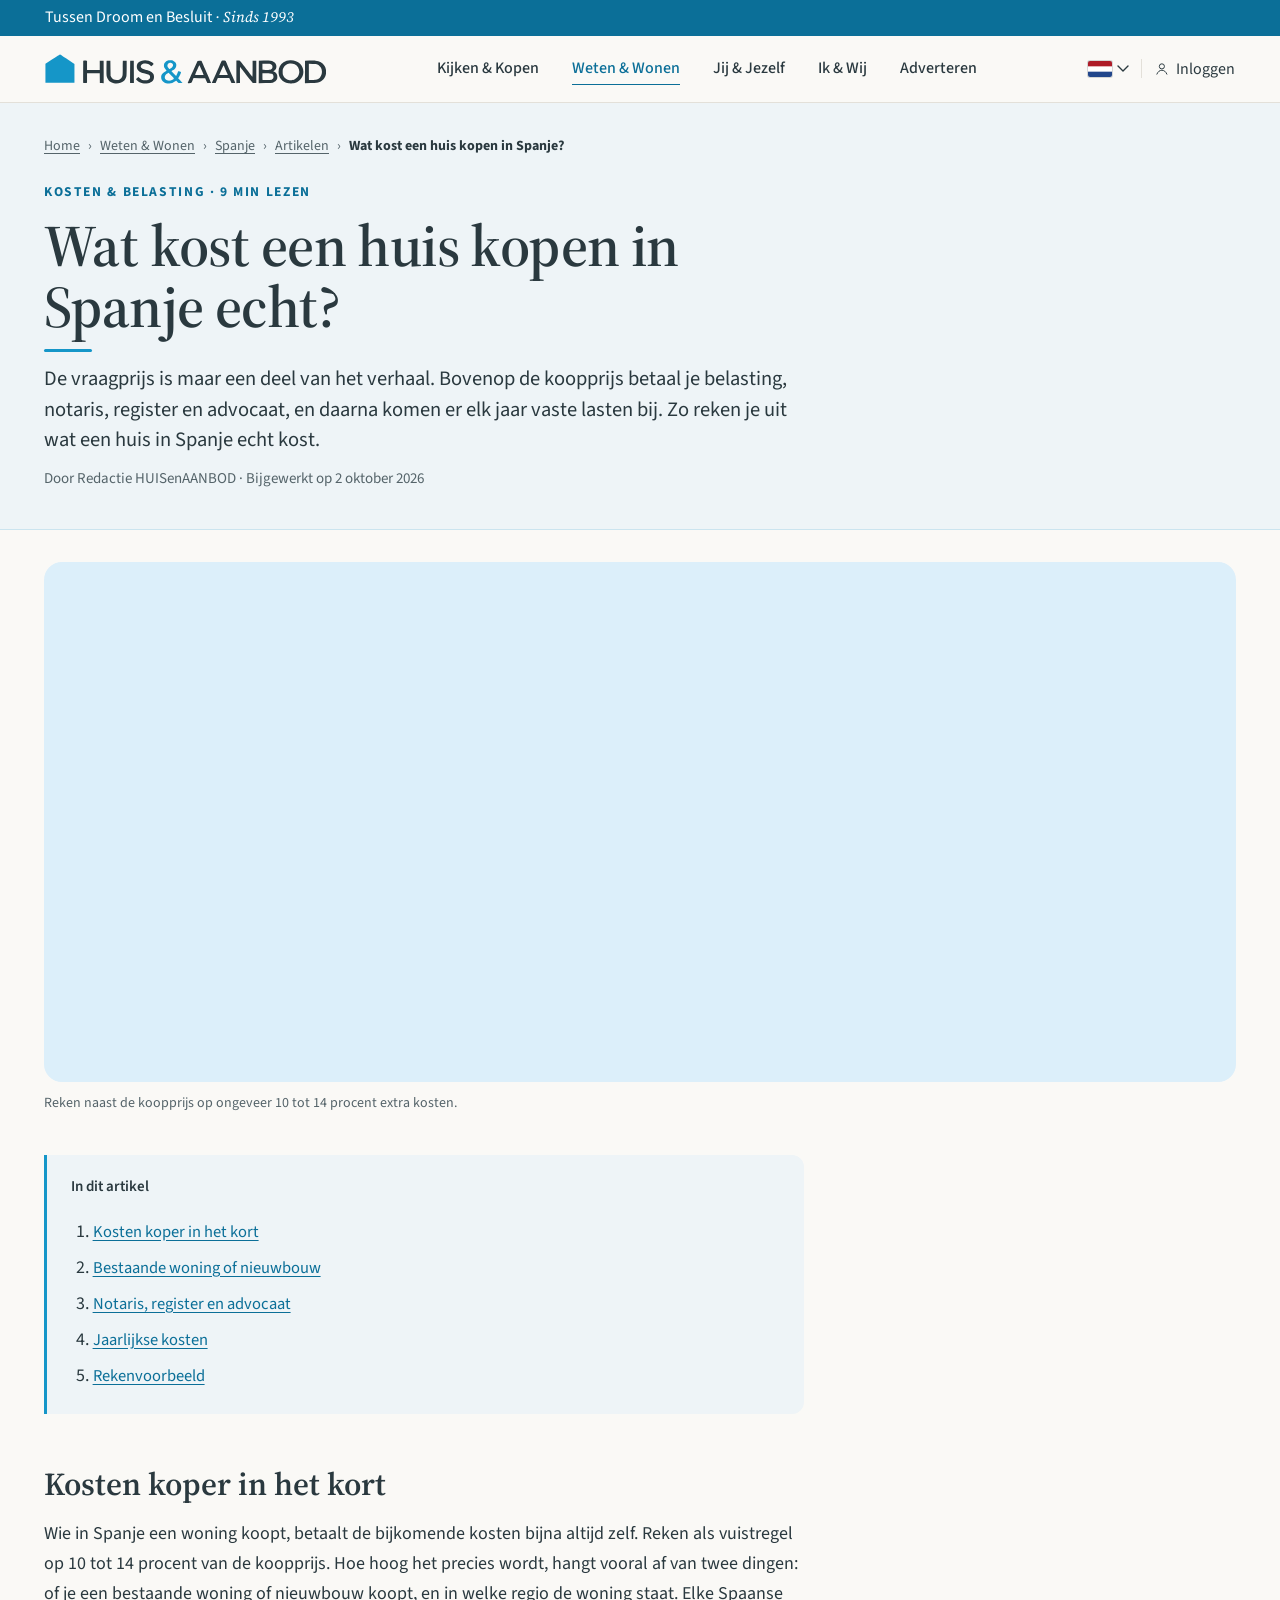
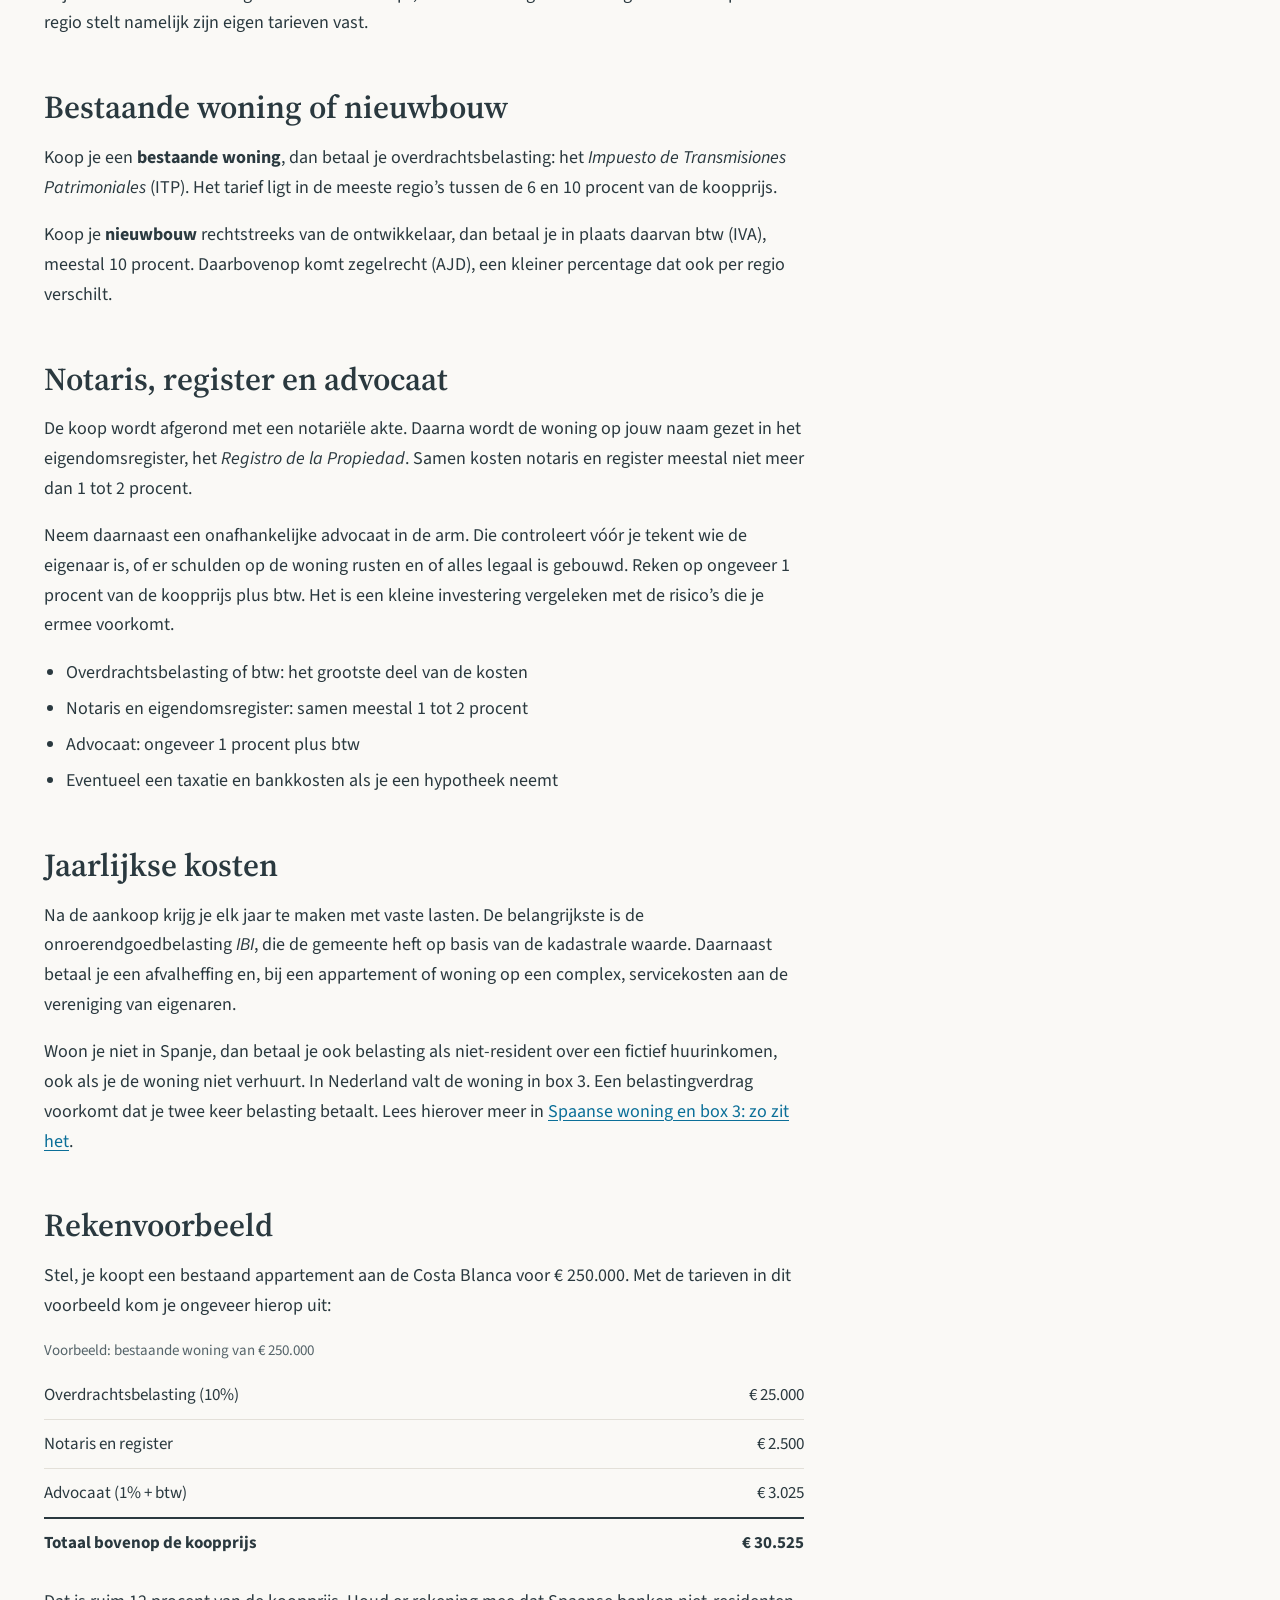
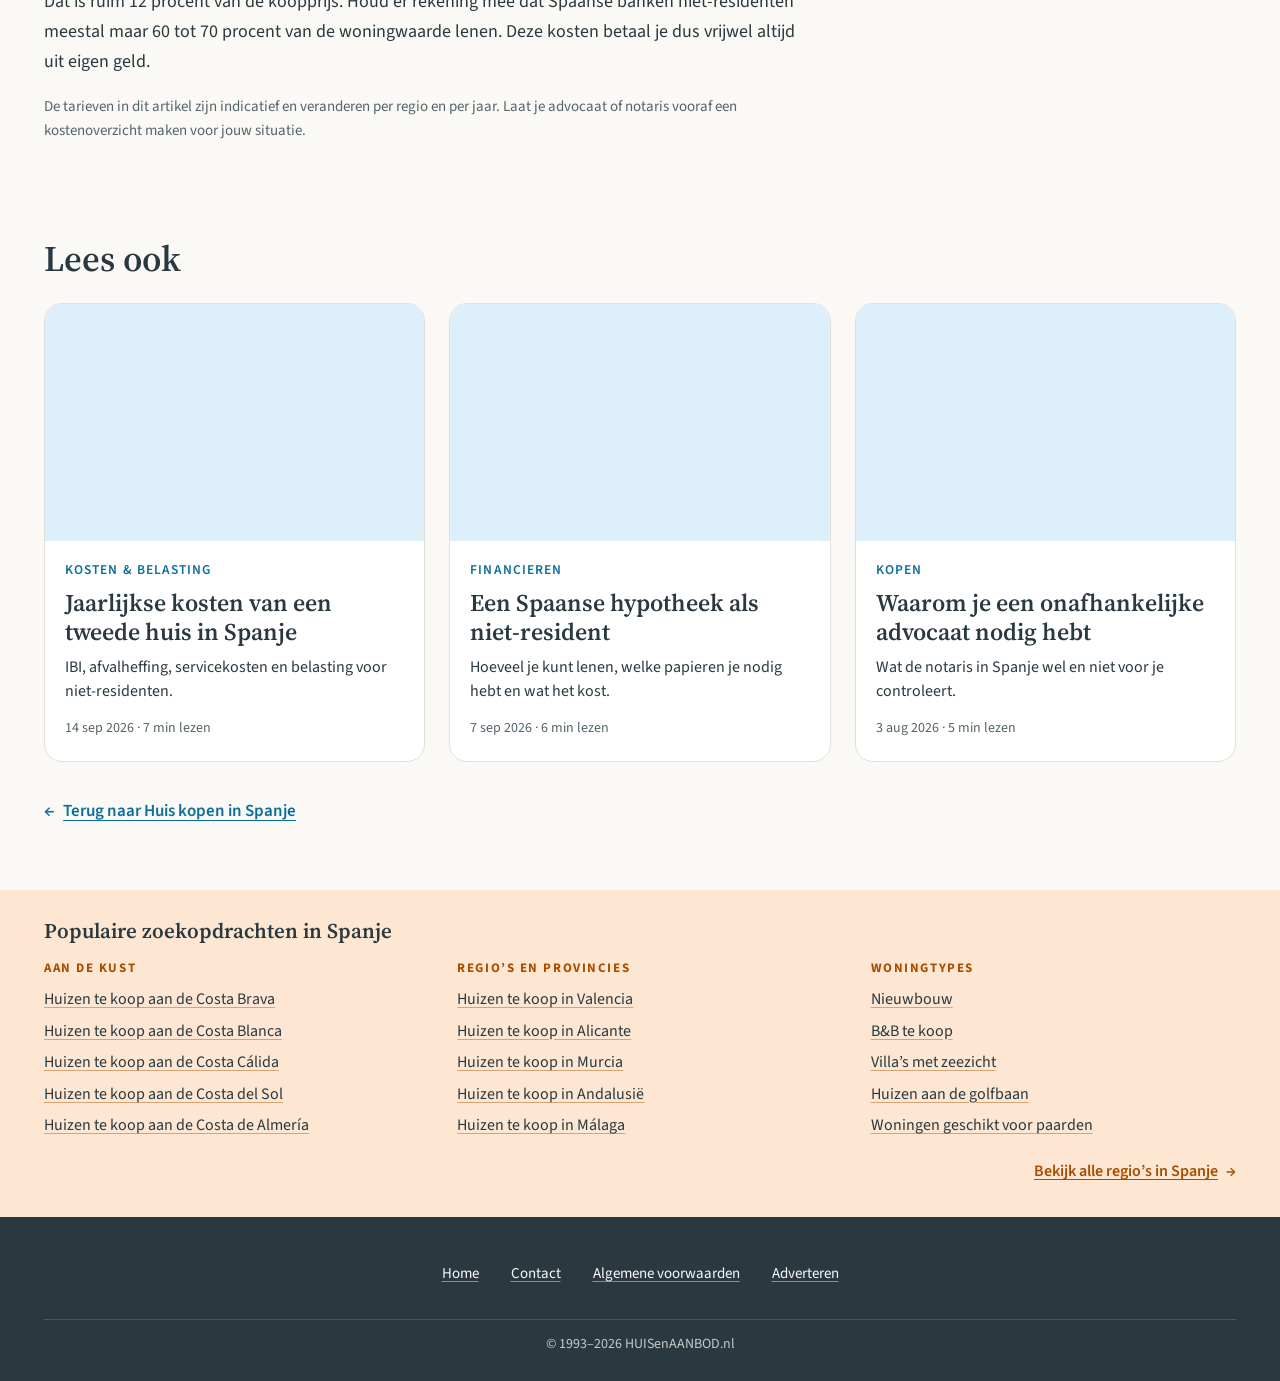
==== artikelen/artikel.html @ dcb10422 "5.5" ====
<!DOCTYPE html>
<html lang="nl" data-header="a">
<head>
    <meta charset="utf-8">
    <meta name="viewport" content="width=device-width, initial-scale=1">
    <title>Wat kost een huis kopen in Spanje echt? — HUISenAANBOD</title>
    <meta name="description" content="Overdrachtsbelasting, btw bij nieuwbouw, notaris, advocaat en de jaarlijkse lasten: zo reken je uit wat een huis in Spanje echt kost.">
    <link rel="icon" href="../assets/icon.jpeg">
    <script>/* prototype: headervariant A/B vóór het tekenen toepassen */try{var h=new URLSearchParams(location.search).get('header')||localStorage.getItem('ha-header');if(h==='a'||h==='b')document.documentElement.setAttribute('data-header',h);}catch(e){}</script>
    <link rel="preconnect" href="https://fonts.googleapis.com">
    <link rel="preconnect" href="https://fonts.gstatic.com" crossorigin>
    <link href="https://fonts.googleapis.com/css2?family=Source+Sans+3:wght@400;500;600;700&family=Source+Serif+4:ital,opsz,wght@0,8..60,400;0,8..60,600;1,8..60,400&display=swap" rel="stylesheet">
    <link rel="stylesheet" href="../css/tokens.css">
    <link rel="stylesheet" href="../css/style.css">
    <link rel="stylesheet" href="../css/magazine.css">
</head>

<body class="page-magazine" data-section="weten">

<!-- Same header as the landing page -->
<!-- Header variant A: bovenbalk -->
<div class="topbar"><p><span class="slogan-part">Tussen Droom en Besluit</span> <span class="slogan-part"><small>· Sinds 1993</small></span></p></div>

<header class="masthead">
    <div class="brand">
        <a class="wordmark" href="../index.html" aria-label="HUISenAANBOD.nl"><svg class="logo" viewBox="376 267 1286 137" aria-hidden="true" focusable="false"><path class="logo-house" fill-rule="evenodd" d="M 378 355.347 L 378 311.923 393.75 301.643 C 437.123 273.335 444.237 268.881 445.324 269.353 C 445.971 269.633 460.9 279.456 478.5 291.182 L 510.5 312.5 510.5 355.5 L 510.5 398.5 444.25 398.636 L 378 398.772 378 355.347 Z"/><path class="logo-amp" fill-rule="evenodd" d="M 929 400.188 C 921.819 397.796 919.637 396.57 914.839 392.236 C 908.759 386.743 906.564 381.788 906.536 373.5 C 906.517 367.589 906.974 365.666 909.478 361.136 C 912.645 355.404 917.449 351.005 925.5 346.464 C 928.25 344.913 930.661 343.525 930.859 343.38 C 931.056 343.235 929.419 340.953 927.221 338.308 C 925.023 335.664 922.461 331.987 921.528 330.137 C 919.196 325.514 918.474 317.125 920.007 312.478 C 921.777 307.116 928.122 300.636 934.273 297.909 C 938.372 296.092 941.35 295.582 948.071 295.546 C 955.684 295.505 957.304 295.838 962.571 298.522 C 966.888 300.723 969.374 302.847 971.716 306.335 C 973.486 308.97 975.214 312.626 975.559 314.461 C 975.903 316.295 975.664 320.299 975.029 323.36 C 974.144 327.625 972.846 330.067 969.47 333.822 C 967.048 336.516 962.577 340.021 959.536 341.61 C 956.494 343.2 954.004 344.873 954.002 345.328 C 954.001 345.783 958.699 350.958 964.442 356.828 L 974.884 367.5 978.463 359.77 C 980.431 355.519 982.314 350.681 982.646 349.02 C 983.022 347.139 983.863 346.004 984.875 346.011 C 986.648 346.023 995.498 348.572 997.01 349.506 C 998.392 350.36 993.662 362.178 988.503 370.761 L 984.048 378.174 994.024 388.428 C 999.511 394.067 1004 398.978 1004 399.341 C 1004 399.703 999.937 400 994.972 400 L 985.943 400 980.824 394.5 C 978.009 391.475 975.331 389 974.873 389 C 974.415 389 971.669 390.804 968.77 393.008 C 961.173 398.786 954.206 401.162 943.5 401.629 C 936.628 401.928 933.199 401.588 929 400.188 Z M 955.686 385.999 C 958.989 384.348 962.496 382.11 963.478 381.025 C 965.217 379.103 965.053 378.822 957.215 370.276 C 952.788 365.449 947.159 359.548 944.705 357.161 L 940.244 352.823 936.872 354.56 C 930.876 357.648 927.146 361.068 925.05 365.396 C 921.799 372.112 922.614 378.757 927.317 383.877 C 930.672 387.531 934.839 388.918 942.59 388.961 C 948.516 388.994 950.667 388.507 955.686 385.999 Z M 950.973 332.219 C 958.296 327.242 961.328 322.694 960.671 317.672 C 960.046 312.903 957.946 310.527 952.527 308.457 C 949.105 307.15 947.522 307.052 944.222 307.94 C 941.833 308.584 939.081 310.303 937.573 312.096 C 932.953 317.586 934.537 325.535 941.789 333.25 C 943.211 334.762 944.627 335.986 944.937 335.969 C 945.247 335.953 947.963 334.265 950.973 332.219 Z"/><path class="logo-letters" fill-rule="evenodd" d="M 690.389 400.512 C 683.762 399.07 677.409 396.165 672.184 392.187 C 667.009 388.246 661.141 379.252 658.714 371.537 C 656.593 364.796 656.51 363.117 656.729 331.604 C 656.855 313.511 657.086 298.58 657.243 298.424 C 657.399 298.267 661.346 298.038 666.014 297.914 L 674.5 297.689 675 332.095 L 675.5 366.5 678.328 372.258 C 683.078 381.932 690.656 386 703.929 386 C 710.196 386 712.568 385.521 716.832 383.397 C 722.808 380.419 726.315 376.307 729.074 369.048 C 730.834 364.416 731 361.138 731 331.048 C 731 312.937 731.337 297.967 731.75 297.783 C 732.163 297.599 736.212 297.606 740.75 297.8 L 749 298.152 749 330.527 C 749 350.392 748.571 364.949 747.89 368.201 C 746.312 375.741 740.418 386.486 735.599 390.611 C 724.291 400.292 706.893 404.102 690.389 400.512 Z M 821.131 400.459 C 811.926 398.462 803.332 394.089 796.728 388.043 C 790.23 382.094 790.177 382.55 798.156 375.869 L 803.017 371.8 808.974 377.315 C 816.772 384.535 823.229 387 834.341 387 C 841.241 387 843.471 386.57 847.831 384.397 C 850.965 382.835 853.645 380.654 854.528 378.946 C 856.615 374.911 856.393 368.361 854.059 365.083 C 851.681 361.744 847.091 359.685 836 356.983 C 825.109 354.329 815.567 351.25 810.5 348.754 C 805.252 346.17 800.307 341.435 797.827 336.622 C 793.296 327.828 794.841 315.051 801.354 307.441 C 814.315 292.3 846.115 290.964 864.143 304.802 C 873.432 311.933 873.485 312.176 867 317.905 L 861.5 322.764 856.994 318.993 C 849.501 312.723 844.654 310.707 835.844 310.197 C 830.044 309.861 826.829 310.175 823.653 311.388 C 818.159 313.487 814.076 317.742 813.381 322.094 C 812.648 326.685 816.15 331.807 822.021 334.73 C 824.484 335.957 832.35 338.557 839.5 340.508 C 846.65 342.459 854.898 345.218 857.829 346.64 C 863.788 349.53 869.126 354.41 871.633 359.258 C 874.138 364.102 874.595 374.691 872.564 380.809 C 867.334 396.554 844.079 405.438 821.131 400.459 Z M 1488 401.047 C 1472.944 398.191 1460.488 390.744 1452.409 379.769 C 1446.928 372.323 1444.047 364.572 1442.998 354.44 C 1440.856 333.771 1449.007 315.83 1465.406 305.125 C 1474.792 298.998 1484.091 295.966 1495.5 295.315 C 1513.281 294.3 1529.031 300.04 1540.917 311.866 C 1553.943 324.827 1558.81 342.452 1554.46 360.907 C 1550.23 378.852 1535.533 393.976 1517 399.453 C 1510.507 401.372 1494.384 402.259 1488 401.047 Z M 1516.696 382.491 C 1528.097 376.871 1534.773 367.533 1536.894 354.24 C 1539.521 337.769 1531.006 321.022 1516.411 313.957 C 1509.615 310.667 1500.226 309.384 1492.56 310.697 C 1479.854 312.873 1470.147 319.893 1464.787 330.782 C 1461.674 337.105 1461.5 338.041 1461.5 348.479 C 1461.5 358.297 1461.788 360.113 1464.135 365.12 C 1467.667 372.653 1472.739 378.049 1479.849 381.839 C 1487.833 386.094 1492.092 387.008 1501.5 386.484 C 1508.101 386.117 1510.758 385.419 1516.696 382.491 Z M 550.458 398.75 C 550.195 398.062 550.097 375 550.24 347.5 L 550.5 297.5 556 297.187 C 559.025 297.015 562.962 297.148 564.75 297.483 L 568 298.091 568 319.045 L 568 340 597 340 L 626 340 626 319.073 L 626 298.147 634.588 297.823 C 639.311 297.646 643.361 297.688 643.588 297.917 C 643.815 298.146 644 321.226 644 349.206 L 644 400.078 635.25 399.789 L 626.5 399.5 626.231 377.338 L 625.962 355.175 609.731 354.838 C 600.804 354.652 587.763 354.658 580.75 354.85 L 568 355.201 568 376.964 L 568 398.728 563.36 399.364 C 556.075 400.363 550.983 400.12 550.458 398.75 Z M 764.63 399.211 C 764.362 398.776 764.335 375.714 764.57 347.961 L 764.998 297.5 773.249 297.5 L 781.5 297.5 781.759 348.75 L 782.018 400 773.568 400 C 768.921 400 764.898 399.645 764.63 399.211 Z M 1028 398.949 C 1028 398.371 1030.51 392.408 1033.577 385.699 C 1038.995 373.848 1043.743 363.253 1063.243 319.5 L 1072.602 298.5 1081.39 298 C 1086.69 297.698 1090.472 297.897 1090.921 298.5 C 1091.33 299.05 1094.175 305.35 1097.243 312.5 C 1100.311 319.65 1106.289 333.375 1110.527 343 C 1121.798 368.599 1135 399.128 1135 399.595 C 1135 399.818 1131.039 400 1126.197 400 L 1117.395 400 1112.414 388.75 L 1107.434 377.5 1080.963 377.234 L 1054.492 376.968 1050.094 387.234 C 1047.675 392.88 1045.259 398.062 1044.726 398.75 C 1043.503 400.325 1028 400.509 1028 398.949 Z M 1099.707 360.75 C 1098.615 356.074 1081.541 318.06 1080.849 318.763 C 1079.704 319.929 1062 360.259 1062 361.702 C 1062 362.721 1066.114 363 1081.117 363 L 1100.233 363 1099.707 360.75 Z M 1138 399.173 C 1138 398.675 1139.974 394.045 1142.386 388.884 C 1148.454 375.904 1158.762 352.953 1171.531 324 C 1177.473 310.525 1182.765 298.938 1183.29 298.25 C 1184.427 296.762 1195.677 296.546 1199.349 297.943 C 1200.713 298.461 1202.154 299.911 1202.552 301.164 C 1203.266 303.412 1215.128 330.657 1234.884 375.42 C 1240.448 388.026 1245 398.731 1245 399.209 C 1245 399.687 1241.072 399.948 1236.27 399.789 L 1227.54 399.5 1222.52 388.287 L 1217.5 377.074 1191.362 377.037 L 1165.224 377 1160.286 388.25 L 1155.347 399.5 1146.673 399.789 C 1141.903 399.948 1138 399.671 1138 399.173 Z M 1210.249 362.417 C 1210.57 362.097 1209.028 357.934 1206.823 353.167 C 1204.618 348.4 1200.635 339.225 1197.972 332.778 C 1195.309 326.33 1192.72 320.322 1192.219 319.426 C 1191.514 318.167 1190.338 320.037 1187.046 327.648 C 1184.703 333.067 1180.359 342.966 1177.393 349.647 C 1174.427 356.327 1172 362.065 1172 362.397 C 1172 363.172 1209.475 363.192 1210.249 362.417 Z M 1250 348.54 L 1250 297 1257.309 297 C 1261.655 297 1265.252 297.507 1266.182 298.25 C 1267.784 299.531 1290.5 328.655 1311 355.712 C 1317.325 364.06 1322.838 370.915 1323.25 370.945 C 1323.662 370.975 1324 354.575 1324 334.5 L 1324 298 1332.5 298 L 1341 298 1341 349 L 1341 400 1333.004 400 L 1325.008 400 1313.711 385.75 C 1307.499 377.913 1294.592 361.262 1285.03 348.75 C 1275.468 336.238 1267.297 326 1266.872 326 C 1266.446 326 1266.189 342.538 1266.299 362.75 L 1266.5 399.5 1258.25 399.79 L 1250 400.081 1250 348.54 Z M 1352.241 348.838 L 1352.5 297.5 1374.5 297.208 C 1401.552 296.849 1410.235 297.831 1419 302.244 C 1423.928 304.725 1426.272 306.67 1428.693 310.286 C 1432.545 316.04 1433.697 322.467 1432.11 329.343 C 1430.735 335.299 1427.323 340.096 1421.915 343.675 L 1417.992 346.271 1423.005 348.594 C 1428.627 351.198 1432.296 354.722 1435.103 360.21 C 1436.496 362.935 1436.993 365.989 1436.972 371.71 C 1436.95 377.825 1436.45 380.468 1434.647 384 C 1431.891 389.398 1426.13 394.016 1418.282 397.117 C 1412.804 399.281 1410.911 399.422 1382.241 399.789 L 1351.982 400.176 1352.241 348.838 Z M 1411.735 383.215 C 1417.414 380.211 1419.388 376.944 1419.45 370.447 C 1419.503 364.79 1417.735 361.384 1412.849 357.736 C 1409.529 355.258 1393.143 353.739 1379.25 354.622 L 1369 355.273 1369 369.97 C 1369 378.053 1369.338 385.006 1369.75 385.421 C 1370.162 385.836 1378.825 386.013 1389 385.815 C 1405.841 385.488 1407.88 385.255 1411.735 383.215 Z M 1407.368 337.58 C 1412.949 334.81 1415.202 330.732 1414.725 324.265 C 1414.296 318.468 1412.633 316.003 1407.508 313.571 C 1404.889 312.328 1400.523 312 1386.599 312 L 1369 312 1369 325.333 C 1369 332.667 1369.328 338.995 1369.73 339.396 C 1370.131 339.798 1377.894 339.985 1386.98 339.813 C 1400.84 339.55 1404.123 339.191 1407.368 337.58 Z M 1563.241 348.855 L 1563.5 297.5 1583 297.198 C 1593.725 297.032 1606.699 297.378 1611.832 297.967 C 1629.757 300.024 1644.164 307.998 1652.077 320.24 C 1657.015 327.881 1658.995 334.223 1659.714 344.708 C 1661.458 370.145 1647.973 389.548 1623 397.534 C 1618.49 398.976 1612.593 399.375 1590.241 399.752 L 1562.982 400.21 1563.241 348.855 Z M 1612.201 384.891 C 1619.537 383.356 1628.518 378.396 1632.062 373.922 C 1641.71 361.74 1643.502 343.875 1636.473 329.96 C 1633.633 324.339 1626.369 317.522 1620.176 314.665 C 1616.078 312.776 1613.366 312.467 1598.25 312.172 L 1581 311.835 1581 348.251 C 1581 368.279 1581.3 384.967 1581.667 385.333 C 1582.763 386.43 1606.487 386.087 1612.201 384.891 Z"/></svg></a>
    </div>

    <button class="navtoggle" id="navtoggle" type="button" aria-expanded="false" aria-controls="mainnav">Menu</button>

    <nav class="mainnav" id="mainnav" aria-label="Hoofdmenu">
        <a href="https://huisenaanbod.nl">Kijken &amp; Kopen</a>
        <a href="../magazine/spanje.html" aria-current="page">Weten &amp; Wonen</a>
        <a href="">Jij &amp; Jezelf</a>
        <a href="">Ik &amp; Wij</a>
        <a href="https://www.huisenaanbod.nl/nl/Adverteren_bij_HUISenAANBOD/">Adverteren</a>
    </nav>

    <div class="account">
        <div class="langpick">
            <button class="lang" id="langbutton" aria-haspopup="true" aria-expanded="false" aria-controls="langmenu" aria-label="Taal wijzigen, huidige taal Nederlands"><span class="lang-current"><svg class="flag" viewBox="0 0 3 2" aria-hidden="true"><rect width="3" height="2" fill="#21468B"/><rect width="3" height="1.333" fill="#fff"/><rect width="3" height=".667" fill="#AE1C28"/></svg></span>
                <svg class="chev" width="12" height="7" viewBox="0 0 12 7" fill="none" aria-hidden="true">
                    <path d="M1 1 L6 6 L11 1" stroke="currentColor" stroke-width="1.4" stroke-linecap="round" stroke-linejoin="round"/>
                </svg>
            </button>
            <ul class="langmenu" id="langmenu" role="menu" aria-labelledby="langbutton" hidden>
                <li role="none"><a role="menuitem" href="" hreflang="nl" lang="nl" aria-current="true"><span class="lang-name">Nederlands</span><svg class="flag" viewBox="0 0 3 2" aria-hidden="true"><rect width="3" height="2" fill="#21468B"/><rect width="3" height="1.333" fill="#fff"/><rect width="3" height=".667" fill="#AE1C28"/></svg></a></li>
                <li role="none"><a role="menuitem" href="" hreflang="en" lang="en"><span class="lang-name">English</span><svg class="flag" viewBox="0 0 3 2" aria-hidden="true"><rect width="3" height="2" fill="#012169"/><path d="M0 0L3 2M3 0L0 2" stroke="#fff" stroke-width=".4"/><path d="M0 0L3 2M3 0L0 2" stroke="#C8102E" stroke-width=".16"/><path d="M1.5 0V2M0 1H3" stroke="#fff" stroke-width=".6"/><path d="M1.5 0V2M0 1H3" stroke="#C8102E" stroke-width=".36"/></svg></a></li>
                <li role="none"><a role="menuitem" href="" hreflang="de" lang="de"><span class="lang-name">Deutsch</span><svg class="flag" viewBox="0 0 3 2" aria-hidden="true"><rect width="3" height="2" fill="#FFCE00"/><rect width="3" height="1.333" fill="#DD0000"/><rect width="3" height=".667" fill="#000"/></svg></a></li>
                <li role="none"><a role="menuitem" href="" hreflang="fr" lang="fr"><span class="lang-name">Français</span><svg class="flag" viewBox="0 0 3 2" aria-hidden="true"><rect width="3" height="2" fill="#ED2939"/><rect width="2" height="2" fill="#fff"/><rect width="1" height="2" fill="#002654"/></svg></a></li>
                <li role="none"><a role="menuitem" href="" hreflang="es" lang="es"><span class="lang-name">Español</span><svg class="flag" viewBox="0 0 3 2" aria-hidden="true"><rect width="3" height="2" fill="#AA151B"/><rect y=".5" width="3" height="1" fill="#F1BF00"/></svg></a></li>
            </ul>
        </div>
        <div class="account-rule"></div>
        <a class="signin" href="" aria-label="Inloggen">
            <svg viewBox="0 0 24 24" fill="none" aria-hidden="true">
                <circle cx="12" cy="8.2" r="3.9" stroke="currentColor" stroke-width="1.5"/>
                <path d="M4.4 20c1.5-3.9 4.4-5.9 7.6-5.9s6.1 2 7.6 5.9" stroke="currentColor" stroke-width="1.5" stroke-linecap="round"/>
            </svg>
            <span class="signin-label">Inloggen</span>
        </a>
    </div>
</header>


<main class="mag" id="magazine">

    <!-- Artikelpagina (prototype): elke artikelkaart opent deze pagina -->
    <section class="mag-intro mag-intro-sub">
        <div class="mag-wrap">
            <div class="intro-top">
                <nav class="crumbs" aria-label="Kruimelpad">
                    <a href="../index.html">Home</a><span aria-hidden="true">›</span>
                    <a href="../magazine/spanje.html">Weten &amp; Wonen</a><span aria-hidden="true">›</span>
                    <a href="../magazine/spanje.html">Spanje</a><span aria-hidden="true">›</span>
                    <a href="../artikelen/artikelen.html">Artikelen</a><span aria-hidden="true">›</span>
                    <span aria-current="page">Wat kost een huis kopen in Spanje?</span>
                </nav>
            </div>
            <div class="intro-text">
                <p class="eyebrow">Kosten &amp; belasting · 9 min lezen</p>
                <h1>Wat kost een huis kopen in Spanje echt?</h1>
                <span class="blue-rule" aria-hidden="true"></span>
                <p class="intro-lead">De vraagprijs is maar een deel van het verhaal. Bovenop de koopprijs betaal je belasting, notaris, register en advocaat, en daarna komen er elk jaar vaste lasten bij. Zo reken je uit wat een huis in Spanje echt kost.</p>
                <p class="byline">Door Redactie HUISenAANBOD · Bijgewerkt op 2 oktober 2026</p>
            </div>
        </div>
    </section>

    <div class="mag-wrap">
        <figure class="article-figure">
            <div class="article-img" style="background-image:url('https://images.unsplash.com/photo-1473116763249-2faaef81ccda?auto=format&fit=crop&w=1600&q=80')"></div>
            <figcaption>Reken naast de koopprijs op ongeveer 10 tot 14 procent extra kosten.</figcaption>
        </figure>
    </div>

    <article class="mag-wrap article-body">
        <div class="prose">
            <nav class="toc" aria-labelledby="tocTitle">
                <p class="toc-title" id="tocTitle">In dit artikel</p>
                <ol>
                    <li><a href="#kosten-koper">Kosten koper in het kort</a></li>
                    <li><a href="#bestaand-of-nieuw">Bestaande woning of nieuwbouw</a></li>
                    <li><a href="#notaris-advocaat">Notaris, register en advocaat</a></li>
                    <li><a href="#jaarlijks">Jaarlijkse kosten</a></li>
                    <li><a href="#rekenvoorbeeld">Rekenvoorbeeld</a></li>
                </ol>
            </nav>

            <h2 id="kosten-koper">Kosten koper in het kort</h2>
            <p>Wie in Spanje een woning koopt, betaalt de bijkomende kosten bijna altijd zelf. Reken als vuistregel op 10 tot 14 procent van de koopprijs. Hoe hoog het precies wordt, hangt vooral af van twee dingen: of je een bestaande woning of nieuwbouw koopt, en in welke regio de woning staat. Elke Spaanse regio stelt namelijk zijn eigen tarieven vast.</p>

            <h2 id="bestaand-of-nieuw">Bestaande woning of nieuwbouw</h2>
            <p>Koop je een <strong>bestaande woning</strong>, dan betaal je overdrachtsbelasting: het <em>Impuesto de Transmisiones Patrimoniales</em> (ITP). Het tarief ligt in de meeste regio’s tussen de 6 en 10 procent van de koopprijs.</p>
            <p>Koop je <strong>nieuwbouw</strong> rechtstreeks van de ontwikkelaar, dan betaal je in plaats daarvan btw (IVA), meestal 10 procent. Daarbovenop komt zegelrecht (AJD), een kleiner percentage dat ook per regio verschilt.</p>

            <h2 id="notaris-advocaat">Notaris, register en advocaat</h2>
            <p>De koop wordt afgerond met een notariële akte. Daarna wordt de woning op jouw naam gezet in het eigendomsregister, het <em>Registro de la Propiedad</em>. Samen kosten notaris en register meestal niet meer dan 1 tot 2 procent.</p>
            <p>Neem daarnaast een onafhankelijke advocaat in de arm. Die controleert vóór je tekent wie de eigenaar is, of er schulden op de woning rusten en of alles legaal is gebouwd. Reken op ongeveer 1 procent van de koopprijs plus btw. Het is een kleine investering vergeleken met de risico’s die je ermee voorkomt.</p>
            <ul>
                <li>Overdrachtsbelasting of btw: het grootste deel van de kosten</li>
                <li>Notaris en eigendomsregister: samen meestal 1 tot 2 procent</li>
                <li>Advocaat: ongeveer 1 procent plus btw</li>
                <li>Eventueel een taxatie en bankkosten als je een hypotheek neemt</li>
            </ul>

            <h2 id="jaarlijks">Jaarlijkse kosten</h2>
            <p>Na de aankoop krijg je elk jaar te maken met vaste lasten. De belangrijkste is de onroerendgoedbelasting <em>IBI</em>, die de gemeente heft op basis van de kadastrale waarde. Daarnaast betaal je een afvalheffing en, bij een appartement of woning op een complex, servicekosten aan de vereniging van eigenaren.</p>
            <p>Woon je niet in Spanje, dan betaal je ook belasting als niet-resident over een fictief huurinkomen, ook als je de woning niet verhuurt. In Nederland valt de woning in box 3. Een belastingverdrag voorkomt dat je twee keer belasting betaalt. Lees hierover meer in <a href="artikel.html">Spaanse woning en box 3: zo zit het</a>.</p>

            <h2 id="rekenvoorbeeld">Rekenvoorbeeld</h2>
            <p>Stel, je koopt een bestaand appartement aan de Costa Blanca voor € 250.000. Met de tarieven in dit voorbeeld kom je ongeveer hierop uit:</p>
            <table class="cost-table">
                <caption>Voorbeeld: bestaande woning van € 250.000</caption>
                <tbody>
                <tr><th scope="row">Overdrachtsbelasting (10%)</th><td>€ 25.000</td></tr>
                <tr><th scope="row">Notaris en register</th><td>€ 2.500</td></tr>
                <tr><th scope="row">Advocaat (1% + btw)</th><td>€ 3.025</td></tr>
                </tbody>
                <tfoot>
                <tr><th scope="row">Totaal bovenop de koopprijs</th><td>€ 30.525</td></tr>
                </tfoot>
            </table>
            <p>Dat is ruim 12 procent van de koopprijs. Houd er rekening mee dat Spaanse banken niet-residenten meestal maar 60 tot 70 procent van de woningwaarde lenen. Deze kosten betaal je dus vrijwel altijd uit eigen geld.</p>
            <p class="article-note">De tarieven in dit artikel zijn indicatief en veranderen per regio en per jaar. Laat je advocaat of notaris vooraf een kostenoverzicht maken voor jouw situatie.</p>
        </div>
    </article>

    <section class="mag-section" aria-labelledby="relatedTitle">
        <div class="mag-wrap">
            <div class="section-head">
                <div><h2 class="section-title" id="relatedTitle">Lees ook</h2></div>
            </div>
            <div class="grid">
                <a class="card" href="artikel.html"><div class="thumb" style="background-image:url('https://images.unsplash.com/photo-1473116763249-2faaef81ccda?auto=format&fit=crop&w=900&q=80')"></div><div class="card-body"><span class="card-cat">Kosten &amp; belasting</span><h3>Jaarlijkse kosten van een tweede huis in Spanje</h3><p>IBI, afvalheffing, servicekosten en belasting voor niet-residenten.</p><span class="card-meta">14 sep 2026 · 7 min lezen</span></div></a>
                <a class="card" href="artikel.html"><div class="thumb" style="background-image:url('https://images.unsplash.com/photo-1473116763249-2faaef81ccda?auto=format&fit=crop&w=900&q=80')"></div><div class="card-body"><span class="card-cat">Financieren</span><h3>Een Spaanse hypotheek als niet-resident</h3><p>Hoeveel je kunt lenen, welke papieren je nodig hebt en wat het kost.</p><span class="card-meta">7 sep 2026 · 6 min lezen</span></div></a>
                <a class="card" href="artikel.html"><div class="thumb" style="background-image:url('https://images.unsplash.com/photo-1473116763249-2faaef81ccda?auto=format&fit=crop&w=900&q=80')"></div><div class="card-body"><span class="card-cat">Kopen</span><h3>Waarom je een onafhankelijke advocaat nodig hebt</h3><p>Wat de notaris in Spanje wel en niet voor je controleert.</p><span class="card-meta">3 aug 2026 · 5 min lezen</span></div></a>
            </div>
            <p class="back-link"><a href="../magazine/spanje.html"><span aria-hidden="true">←</span> <span class="link-text">Terug naar Huis kopen in Spanje</span></a></p>
        </div>
    </section>

    <!-- Populaire zoekopdrachten: compacte linkbalk boven de footer -->
    <section class="popular" aria-labelledby="popularTitle">
        <div class="mag-wrap">
            <h2 id="popularTitle">Populaire zoekopdrachten in Spanje</h2>
            <div class="popular-cols">
                <div>
                    <h3>Aan de kust</h3>
                    <ul>
                        <li><a href="https://www.huisenaanbod.nl/index.php?p=search&amp;sLand=Spanje&amp;sProv=Cataluna&amp;loc=ES:CATGBR;">Huizen te koop aan de Costa Brava</a></li>
                        <li><a href="https://www.huisenaanbod.nl/index.php?p=search&amp;sLand=Spanje&amp;sProv=Costa%20Blanca&amp;loc=ES:CVACBL;">Huizen te koop aan de Costa Blanca</a></li>
                        <li><a href="https://www.huisenaanbod.nl/index.php?p=search&amp;sLand=Spanje&amp;sProv=Costa%20Calida%20(Murcia)&amp;loc=ES:MURCCA;">Huizen te koop aan de Costa Cálida</a></li>
                        <li><a href="https://www.huisenaanbod.nl/index.php?p=search&amp;sLand=Spanje&amp;sProv=Costa%20del%20Sol&amp;loc=ES:ANDCSO;">Huizen te koop aan de Costa del Sol</a></li>
                        <li><a href="https://www.huisenaanbod.nl/index.php?p=search&amp;sLand=Spanje&amp;sProv=Costa%20de%20Almeria&amp;loc=ES:ANDCAL;">Huizen te koop aan de Costa de Almería</a></li>
                    </ul>
                </div>
                <div>
                    <h3>Regio’s en provincies</h3>
                    <ul>
                        <li><a href="https://www.huisenaanbod.nl/index.php?p=search&amp;sLand=Spanje&amp;sProv=Com.%20Valencia&amp;loc=ES:CVA:::;">Huizen te koop in Valencia</a></li>
                        <li><a href="https://www.huisenaanbod.nl/index.php?p=search&amp;sLand=Spanje&amp;sProv=Valencia&amp;loc=ES:CVAABL;">Huizen te koop in Alicante</a></li>
                        <li><a href="https://www.huisenaanbod.nl/index.php?p=search&amp;sLand=Spanje&amp;sProv=Murcia&amp;loc=ES:MUR:::;">Huizen te koop in Murcia</a></li>
                        <li><a href="https://www.huisenaanbod.nl/index.php?p=search&amp;sLand=Spanje&amp;sProv=Andalusie&amp;loc=ES:AND:::;">Huizen te koop in Andalusië</a></li>
                        <li><a href="https://www.huisenaanbod.nl/index.php?p=search&amp;sLand=Spanje&amp;sProv=Andalusie&amp;loc=ES:ANDMSO;">Huizen te koop in Málaga</a></li>
                    </ul>
                </div>
                <div>
                    <h3>Woningtypes</h3>
                    <ul>
                        <li><a href="#">Nieuwbouw</a></li>
                        <li><a href="#">B&amp;B te koop</a></li>
                        <li><a href="#">Villa’s met zeezicht</a></li>
                        <li><a href="#">Huizen aan de golfbaan</a></li>
                        <li><a href="#">Woningen geschikt voor paarden</a></li>
                    </ul>
                </div>
                <a class="popular-all" href="https://www.huisenaanbod.nl/nl/Huizen-in-Spanje-te-koop/"><span class="link-text">Bekijk alle regio’s in Spanje</span> <span aria-hidden="true">→</span></a>
            </div>
        </div>
    </section>

</main>

<footer class="site-footer">
    <div class="footer-inner">
        <nav class="footer-nav" aria-label="Footer">
            <a href="../index.html">Home</a>
            <a href="https://www.huisenaanbod.nl/nl/contact">Contact</a>
            <a href="https://www.huisenaanbod.nl/nl/algemene_voorwaarden/">Algemene voorwaarden</a>
            <a href="https://www.huisenaanbod.nl/nl/Adverteren_bij_HUISenAANBOD/">Adverteren</a>
        </nav>
    </div>
    <p class="footer-copy">© 1993–2026 HUISenAANBOD.nl</p>
</footer>

<script src="../js/app.js"></script>
</body>
</html>
---- css/tokens.css ----
/* ============================================================
   HUISenAANBOD · DESIGN TOKENS (webstijl blauwdruk 1.1, hoofdstuk 12)
   De enige plek waar kleuren, lettertypes en de tekstbreedte staan.
   style.css en magazine.css verwijzen hiernaar.
   ============================================================ */

:root{
    /* --- Kijken & Kopen --- */
    --kk-main:#EC7404;   /* hoofdkleur: logo en grafische accenten */
    --kk-dark:#A94E00;   /* donkere tint: tekstlinks, actieve navigatie, knoppen met witte tekst */
    --kk-light:#FDE6D2;  /* licht vlak: afzonderlijke inhoudsblokken */
    --kk-edge:#F7F0E8;   /* extra lichte zijrand op brede schermen */

    /* --- Weten & Wonen --- */
    --ww-main:#1596C8;
    --ww-dark:#0B6F98;
    --ww-light:#DFF1F8;
    --ww-edge:#EEF4F7;

    /* --- Jij & Jezelf --- */
    --jj-main:#76B547;
    --jj-dark:#4C7D2C;
    --jj-light:#E7F2DE;
    --jj-edge:#F0F5EC;

    /* --- basis --- */
    --ink:#2A393F;       /* woordlogodonker: woordlogo, body, koppen, inactieve menulinks, donkere vlakken */
    --base:#FAF9F6;      /* gebroken wit: middenvlak en navigatiebalk */
    --white:#FFFFFF;     /* tekst op donkere knoppen en de sloganbalk */
    --footer:#2A393F;    /* footer, met tekst en links in --base */

    /* --- typografie --- */
    --serif:'Source Serif 4',Georgia,'Times New Roman',serif;  /* paginakoppen en kaarttitels */
    --sans:'Source Sans 3',-apple-system,'Segoe UI',Arial,sans-serif; /* tekst, navigatie, knoppen, labels */
    --measure:760px;     /* leesbreedte 720–780 px */

    /* --- actieve sectie: standaard de algemene pagina --- */
    --sec-main:var(--kk-main);
    --sec-dark:var(--ink);
    --sec-light:#F1EEE8;
    --sec-edge:var(--base);
}

/* Zet data-section op <body>; dezelfde onderdelen kleuren dan mee met de sectie. */
[data-section="kijken"]{--sec-main:var(--kk-main);--sec-dark:var(--kk-dark);--sec-light:var(--kk-light);--sec-edge:var(--kk-edge);}
[data-section="weten"]{--sec-main:var(--ww-main);--sec-dark:var(--ww-dark);--sec-light:var(--ww-light);--sec-edge:var(--ww-edge);}
[data-section="jij"]{--sec-main:var(--jj-main);--sec-dark:var(--jj-dark);--sec-light:var(--jj-light);--sec-edge:var(--jj-edge);}
---- css/style.css ----
/** {*/
/*    margin: 0;*/
/*    padding: 0;*/
/*    box-sizing: border-box;*/
/*}*/
/*body {*/
/*    font-family: 'Inter', sans-serif;*/
/*    background-color: #0A0C10;*/
/*    color: #EFF3F8;*/
/*    line-height: 1.5;*/
/*    scroll-behavior: smooth;*/
/*}*/
/*::-webkit-scrollbar {*/
/*    width: 8px;*/
/*}*/
/*::-webkit-scrollbar-track {*/
/*    background: #14181F;*/
/*}*/
/*::-webkit-scrollbar-thumb {*/
/*    background: #2E3A48;*/
/*    border-radius: 10px;*/
/*}*/
/*::-webkit-scrollbar-thumb:hover {*/
/*    background: #00e87a;*/
/*}*/
/*.container {*/
/*    max-width: 1200px;*/
/*    margin: 0 auto;*/
/*    padding: 0 2rem;*/
/*}*/
/*header {*/
/*    padding: 1.5rem 0;*/
/*    border-bottom: 1px solid rgba(0, 232, 122, 0.2);*/
/*    position: sticky;*/
/*    top: 0;*/
/*    background-color: rgba(10, 12, 16, 0.9);*/
/*    backdrop-filter: blur(12px);*/
/*    z-index: 100;*/
/*}*/
/*.nav-container {*/
/*    display: flex;*/
/*    justify-content: space-between;*/
/*    align-items: center;*/
/*    flex-wrap: wrap;*/
/*}*/
/*.logo {*/
/*    font-size: 1.6rem;*/
/*    font-weight: 700;*/
/*    background: linear-gradient(135deg, #E0F2FE, #00e87a);*/
/*    background-clip: text;*/
/*    -webkit-background-clip: text;*/
/*    color: transparent;*/
/*}*/
/*.nav-links {*/
/*    display: flex;*/
/*    gap: 2rem;*/
/*    list-style: none;*/
/*}*/
/*.nav-links li a {*/
/*    color: #C9D1D9;*/
/*    text-decoration: none;*/
/*    font-weight: 500;*/
/*    transition: color 0.2s;*/
/*}*/
/*.nav-links li a:hover, .nav-links li a.active {*/
/*    color: #00e87a;*/
/*}*/
/*.hamburger {*/
/*    display: none;*/
/*    font-size: 1.7rem;*/
/*    cursor: pointer;*/
/*    color: #00e87a;*/
/*}*/
/*.badge-available {*/
/*    display: inline-flex;*/
/*    align-items: center;*/
/*    gap: 0.5rem;*/
/*    background: rgba(0, 232, 122, 0.12);*/
/*    backdrop-filter: blur(4px);*/
/*    padding: 0.4rem 1rem;*/
/*    border-radius: 100px;*/
/*    border: 1px solid rgba(0, 232, 122, 0.3);*/
/*    font-size: 0.85rem;*/
/*    font-weight: 500;*/
/*    color: #00e87a;*/
/*}*/
/*.btn-outline {*/
/*    display: inline-block;*/
/*    background: transparent;*/
/*    border: 1.5px solid #00e87a;*/
/*    color: #00e87a;*/
/*    padding: 0.7rem 1.6rem;*/
/*    border-radius: 40px;*/
/*    font-weight: 600;*/
/*    text-decoration: none;*/
/*    transition: 0.2s;*/
/*}*/
/*.btn-outline:hover {*/
/*    background: #00e87a;*/
/*    color: #0A0C10;*/
/*    box-shadow: 0 0 12px rgba(0,232,122,0.4);*/
/*}*/
/*.btn-primary {*/
/*    background: #00e87a;*/
/*    color: #0A0C10;*/
/*    border: none;*/
/*    padding: 0.75rem 1.8rem;*/
/*    border-radius: 40px;*/
/*    font-weight: 700;*/
/*    cursor: pointer;*/
/*    transition: 0.2s;*/
/*    text-decoration: none;*/
/*    display: inline-block;*/
/*}*/
/*.btn-primary:hover {*/
/*    background: #00cc6a;*/
/*    transform: translateY(-2px);*/
/*}*/
/*.hero {*/
/*    padding: 4rem 0 3rem;*/
/*}*/
/*.hero-grid {*/
/*    display: flex;*/
/*    justify-content: space-between;*/
/*    flex-wrap: wrap;*/
/*    gap: 2rem;*/
/*}*/
/*.hero-content h1 {*/
/*    font-size: 4rem;*/
/*    font-weight: 800;*/
/*    line-height: 1.2;*/
/*    background: linear-gradient(to right, #FFFFFF, #00e87a);*/
/*    background-clip: text;*/
/*    -webkit-background-clip: text;*/
/*    color: transparent;*/
/*    margin-bottom: 1rem;*/
/*}*/
/*.hero-desc {*/
/*    font-size: 1.2rem;*/
/*    color: #B4C4D8;*/
/*    max-width: 550px;*/
/*    margin-bottom: 1.8rem;*/
/*}*/
/*.tech-stack {*/
/*    display: flex;*/
/*    flex-wrap: wrap;*/
/*    gap: 0.8rem;*/
/*    margin: 2rem 0;*/
/*}*/
/*.tech-stack span {*/
/*    background: #1A1F29;*/
/*    padding: 0.4rem 1rem;*/
/*    border-radius: 30px;*/
/*    font-size: 0.85rem;*/
/*    border: 1px solid #2C3E44;*/
/*}*/
/*.section-head {*/
/*    margin: 3rem 0 2rem;*/
/*}*/
/*.section-sub {*/
/*    font-family: monospace;*/
/*    font-size: 0.9rem;*/
/*    color: #00e87a;*/
/*    letter-spacing: 1px;*/
/*    margin-bottom: 0.5rem;*/
/*}*/
/*.section-title {*/
/*    font-size: 2.5rem;*/
/*    font-weight: 700;*/
/*}*/
/*.projects-grid {*/
/*    display: grid;*/
/*    grid-template-columns: repeat(auto-fill, minmax(340px, 1fr));*/
/*    gap: 2rem;*/
/*    margin-bottom: 3rem;*/
/*}*/
/*.project-card {*/
/*    background: #12161E;*/
/*    border-radius: 28px;*/
/*    overflow: hidden;*/
/*    transition: transform 0.25s, box-shadow 0.25s;*/
/*    border: 1px solid rgba(0, 232, 122, 0.1);*/
/*}*/
/*.project-card:hover {*/
/*    transform: translateY(-6px);*/
/*    box-shadow: 0 20px 30px -12px rgba(0,0,0,0.5);*/
/*    border-color: rgba(0, 232, 122, 0.3);*/
/*}*/
/*.project-img {*/
/*    position: relative;*/
/*    min-height: 220px;*/
/*    background: #0A0F16;*/
/*    overflow: hidden;*/
/*    cursor: pointer;*/
/*}*/
/*.preview-image {*/
/*    width: 100%;*/
/*    height: 100%;*/
/*    object-fit: cover;*/
/*    display: block;*/
/*    transition: filter 0.3s ease;*/
/*}*/
/*.hover-overlay {*/
/*    position: absolute;*/
/*    top: 0;*/
/*    left: 0;*/
/*    width: 100%;*/
/*    height: 100%;*/
/*    background: rgba(10, 12, 16, 0.85);*/
/*    backdrop-filter: blur(4px);*/
/*    display: flex;*/
/*    align-items: center;*/
/*    justify-content: center;*/
/*    opacity: 0;*/
/*    transition: opacity 0.25s ease;*/
/*}*/
/*.project-img:hover .hover-overlay {*/
/*    opacity: 1;*/
/*}*/
/*.visit-site-btn, .gallery-btn {*/
/*    background: #00e87a;*/
/*    border: none;*/
/*    color: #0A0C10;*/
/*    padding: 0.9rem 1.8rem;*/
/*    border-radius: 50px;*/
/*    font-weight: 700;*/
/*    font-size: 1rem;*/
/*    display: inline-flex;*/
/*    align-items: center;*/
/*    gap: 0.7rem;*/
/*    cursor: pointer;*/
/*    transition: transform 0.2s, background 0.2s;*/
/*    text-decoration: none;*/
/*}*/
/*.visit-site-btn:hover, .gallery-btn:hover {*/
/*    background: #00cc6a;*/
/*    transform: scale(1.02);*/
/*}*/

/*.project-content {*/
/*    padding: 1.2rem;*/
/*    border-top: 1px solid rgba(0, 232, 122, 0.1);*/
/*}*/
/*.project-title {*/
/*    font-size: 1.3rem;*/
/*    font-weight: 700;*/
/*    display: flex;*/
/*    align-items: center;*/
/*    gap: 6px;*/
/*}*/
/*.project-domain {*/
/*    font-family: monospace;*/
/*    font-size: 0.7rem;*/
/*    color: #00e87a;*/
/*    margin-bottom: 0.5rem;*/
/*}*/
/*.project-desc {*/
/*    color: #B8C7DD;*/
/*    font-size: 0.85rem;*/
/*    margin-bottom: 1rem;*/
/*}*/
/*.project-tags span {*/
/*    background: #1E293B;*/
/*    padding: 0.2rem 0.8rem;*/
/*    border-radius: 20px;*/
/*    font-size: 0.7rem;*/
/*    font-weight: 500;*/
/*    color: #B9E6E2;*/
/*}*/
/*.about-wrapper {*/
/*    justify-content: center;*/
/*    display: flex;*/
/*    flex-wrap: wrap;*/
/*    gap: 3rem;*/
/*    background: #0E1219;*/
/*    border-radius: 2rem;*/
/*    padding: 2.5rem;*/
/*    margin: 2rem 0;*/
/*    border: 1px solid rgba(0,232,122,0.15);*/
/*}*/
/*.about-text {*/
/*    flex: 2;*/
/*}*/
/*.about-text h3 {*/
/*    font-size: 1.8rem;*/
/*    margin-bottom: 1rem;*/
/*}*/
/*.contact-links {*/
/*    background: #0B0F15;*/
/*    padding: 4rem;*/
/*    border-radius: 1.5rem;*/
/*    border: 1px solid #202A36;*/
/*}*/
/*.contact-item {*/
/*    display: flex;*/
/*    align-items: center;*/
/*    gap: 1rem;*/
/*    margin-bottom: 1.2rem;*/
/*}*/
/*.contact-item i {*/
/*    width: 28px;*/
/*    color: #00e87a;*/
/*    font-size: 1.25rem;*/
/*}*/
/*.contact-item a {*/
/*    color: #CCE2F5;*/
/*    text-decoration: none;*/
/*}*/
/*.contact-item a:hover {*/
/*    color: #00e87a;*/
/*}*/
/*footer {*/
/*    border-top: 1px solid rgba(0,232,122,0.15);*/
/*    padding: 2rem 0;*/
/*    margin-top: 3rem;*/
/*    text-align: center;*/
/*    color: #7E8B9F;*/
/*}*/
/*!* Lightbox modal *!*/
/*.lightbox-modal {*/
/*    display: none;*/
/*    position: fixed;*/
/*    top: 0;*/
/*    left: 0;*/
/*    width: 100%;*/
/*    height: 100%;*/
/*    background: rgba(0,0,0,0.92);*/
/*    z-index: 1000;*/
/*    align-items: center;*/
/*    justify-content: center;*/
/*    flex-direction: column;*/
/*}*/
/*.lightbox-modal.active {*/
/*    display: flex;*/
/*}*/
/*.lightbox-content {*/
/*    max-width: 90%;*/
/*    max-height: 80%;*/
/*    position: relative;*/
/*}*/
/*.lightbox-content img {*/
/*    width: auto;*/
/*    max-width: 100%;*/
/*    max-height: 80vh;*/
/*    border-radius: 16px;*/
/*    box-shadow: 0 10px 30px rgba(0,0,0,0.5);*/
/*}*/
/*.lightbox-nav {*/
/*    display: flex;*/
/*    justify-content: center;*/
/*    gap: 2rem;*/
/*    margin-top: 1.5rem;*/
/*}*/
/*.lightbox-nav button {*/
/*    background: #00e87a;*/
/*    border: none;*/
/*    padding: 0.6rem 1.2rem;*/
/*    border-radius: 40px;*/
/*    font-weight: bold;*/
/*    cursor: pointer;*/
/*    font-size: 1rem;*/
/*}*/
/*.close-lightbox {*/
/*    position: absolute;*/
/*    top: -40px;*/
/*    right: 0;*/
/*    background: none;*/
/*    border: none;*/
/*    color: white;*/
/*    font-size: 2rem;*/
/*    cursor: pointer;*/
/*}*/
/*@media (max-width: 800px) {*/
/*    .container { padding: 0 1.5rem; }*/
/*    .hero-content h1 { font-size: 2.8rem; }*/
/*    .nav-links {*/
/*        position: fixed;*/
/*        top: 70px;*/
/*        left: -100%;*/
/*        background: #0C1119;*/
/*        width: 70%;*/
/*        flex-direction: column;*/
/*        padding: 2rem;*/
/*        gap: 1.5rem;*/
/*        transition: 0.3s;*/
/*        border-radius: 1.5rem;*/
/*        z-index: 99;*/
/*    }*/
/*    .nav-links.active { left: 1rem; }*/
/*    .hamburger { display: block; }*/
/*    .projects-grid { grid-template-columns: 1fr; }*/
/*    .contact-links { padding: 1.5rem;}*/
/*}*/
:root{
    --fit: 0.9;
    --u: calc(100vw / 1536 * var(--fit));
    /* Kleuren en lettertypes komen uit tokens.css (centrale design tokens).
       Hieronder alleen de korte namen die in dit bestand worden gebruikt. */
    --orange:var(--kk-main);  --orange-dark:var(--kk-dark); --orange-light:var(--kk-light); --orange-edge:var(--kk-edge);
    --blue:var(--ww-main);    --blue-dark:var(--ww-dark);   --blue-light:var(--ww-light);   --blue-edge:var(--ww-edge);
    --green:var(--jj-main);   --green-dark:var(--jj-dark);  --green-light:var(--jj-light);  --green-edge:var(--jj-edge);
    --orange-logo:var(--kk-main);

    --body:var(--ink);
    --muted:#55646A;          /* rustige metadata, ruim 6:1 op #FAF9F6 */
    --hairline:#E3E0D9;
    --pin-fade: 0.65;
}

@media (min-width:1707px){ :root{ --u: calc(1px * var(--fit)); } }

*{box-sizing:border-box;}
html,body{margin:0;padding:0;}
body{
    min-height:100vh;
    min-height:100dvh;
    display:flex;
    flex-direction:column;
    background:var(--base);
    color:var(--body);
    font-family:var(--sans);
    -webkit-font-smoothing:antialiased;
    text-rendering:optimizeLegibility;
}
a{color:inherit;text-decoration:none;}
h1,h2,h3{margin:0;font-family:var(--serif);font-weight:600;color:var(--ink);}
p{margin:0;}
img{display:block;}
:focus-visible{outline:calc(3 * var(--u)) solid var(--ink);outline-offset:calc(3 * var(--u));border-radius:calc(4 * var(--u));}

.stage{
    position:relative;
    flex:1;
    display:flex;
    flex-direction:column;
    width:calc(1536 * var(--u));
    margin:0 auto;
    padding-bottom:calc(40 * var(--u));
    overflow:hidden;
}

/* ---------- header ---------- */

/* De header staat buiten de .stage en is breder dan de inhoud: het logo
   staat links, het menu in het midden en taal + Inloggen rechts. */
.masthead{
    display:flex;
    align-items:center;
    width:100%;
    max-width:1680px;
    margin:0 auto;
    height:calc(88 * var(--u));
    padding:0 clamp(24px, 3.5vw, 56px);
}

.brand{position:relative;display:flex;align-items:center;}

.wordmark{
    font-family:'Archivo','Mulish',Arial,sans-serif;
    font-weight:800;
    font-variation-settings:'wdth' 87;
    font-size:calc(48 * var(--u));
    letter-spacing:calc(-0.4 * var(--u));
    color:var(--orange-logo);
    line-height:1;
    white-space:nowrap;
}
.wordmark .dot-i{position:relative;}
.wordmark .en{font-size:0.78em;}
.wordmark .tld{font-size:0.62em;}

.roof{
    position:absolute;
    left:50%;
    bottom:0.76em;
    transform:translateX(-50%);
    width:0.44em;
    height:auto;
}

.brand-rule{
    width:1px;
    height:calc(56 * var(--u));
    margin:0 calc(24 * var(--u));
    background:var(--hairline);
}

.founded{line-height:1.1;}
.founded span{
    display:block;
    font-size:calc(17 * var(--u));
    color:var(--muted);
}
.founded strong{
    display:block;
    font-family:'Playfair Display',Georgia,serif;
    font-weight:400;
    font-size:calc(29 * var(--u));
    color:var(--ink);
    margin-top:calc(2 * var(--u));
}

.mainnav{
    display:flex;
    align-items:center;
    gap:calc(44 * var(--u));
    margin-inline:auto;
    padding-inline:calc(32 * var(--u));
    font-size:clamp(16px, calc(17 * var(--u)), 17px);
    font-weight:500;
    color:var(--ink);
}

.Adverteren {
    color:var(--orange);
}

.mainnav a{padding:calc(6 * var(--u)) 0;border-bottom:calc(2 * var(--u)) solid transparent;}
.mainnav a:hover{border-bottom-color:rgba(42,57,63,.35);}
.mainnav a[aria-current="page"]{color:var(--sec-dark);border-bottom-color:var(--sec-dark);}

.account{
    display:flex;
    align-items:center;
    gap:calc(16 * var(--u));
    margin-left:0;
    font-size:clamp(16px, calc(17 * var(--u)), 17px);
    color:var(--ink);
}
.langpick{position:relative;}
.lang{
    display:flex;align-items:center;gap:calc(6 * var(--u));
    background:none;border:0;padding:0;cursor:pointer;
    font:inherit;color:inherit;
}
.lang{min-height:44px;}
.lang .chev{transition:transform .18s ease;}
.lang[aria-expanded="true"] .chev{transform:rotate(180deg);}
.lang-current{display:flex;}
.flag{
    display:block;flex:none;
    width:24px;height:16px;border-radius:2px;
    box-shadow:0 0 0 1px rgba(42,57,63,.18);
}

.langmenu{
    position:absolute;
    top:calc(100% + 12 * var(--u));
    left:50%;
    transform:translateX(-50%);
    z-index:30;
    min-width:180px;
    padding:calc(7 * var(--u));
    margin:0;
    list-style:none;
    background:#fff;
    border:1px solid var(--hairline);
    border-radius:calc(10 * var(--u));
    box-shadow:0 calc(10 * var(--u)) calc(28 * var(--u)) rgba(20,37,50,.12);
}
.langmenu[hidden]{display:none;}
.langmenu a{
    display:flex;
    align-items:center;
    justify-content:space-between;
    gap:calc(14 * var(--u));
    padding:calc(8 * var(--u)) calc(11 * var(--u));
    border-radius:calc(6 * var(--u));
    white-space:nowrap;
}
.langmenu a:hover,.langmenu a:focus-visible{background:#F7F4EF;}
.langmenu a[aria-current="true"]{color:var(--sec-dark);font-weight:700;}
.langmenu a{min-height:44px;font-size:16px;}
.account-rule{width:1px;height:calc(26 * var(--u));background:var(--hairline);}
.signin{display:flex;align-items:center;gap:calc(9 * var(--u));}
.signin svg{width:calc(21 * var(--u));height:calc(21 * var(--u));}

/* ---------- hero ---------- */

/* The hero takes up whatever height is left over on short pages,
   so the pillars and the promise bar always reach the bottom of
   the window. The art stays pinned to the bottom of the hero at
   its own size — the rivers keep meeting the cards — and the
   surplus becomes extra sky in the matching colour. */
.hero{
    position:relative;
    flex:1;
    display:flex;
    align-items:flex-end;
    background:var(--base);
}
.hero-art{flex:none;width:100%;height:calc(448 * var(--u));object-fit:fill;}
.hero-pins{
    position: absolute;
    left: 0;
    bottom: 0;
    width: 100%;
    height: calc(448 * var(--u));
    z-index: 1;
    pointer-events: none;
}
.hero-pins g{opacity: var(--pin-fade)}

.hero-copy{
    position:absolute;
    left:calc(45 * var(--u));
    bottom:calc(90 * var(--u));
    z-index:2;
}

.hero-copy h1{
    font-size:clamp(56px, calc(85 * var(--u)), 64px);
    line-height:1.02;
    letter-spacing:calc(-0.5 * var(--u));
    white-space:nowrap;
}
.hero-copy h1 .keep-together{white-space:nowrap;}
.hero-copy h1 .roof-inline{
    display:inline-block;
    width:calc(31 * var(--u));
    margin-left:calc(14 * var(--u));
    vertical-align:baseline;
}

.hero-copy p{
    margin-top:calc(28 * var(--u));
    font-size:clamp(18px, calc(22 * var(--u)), 21px);
    line-height:1.5;
    color:var(--body);
}

/* ---------- three pillars ---------- */

.pillars{
    position:relative;
    display:grid;
    grid-template-columns:475fr 22fr 437fr 21fr 497fr;
    margin-left:2.6693%;
    width:94.5313%;
}

.pillar{
    position:relative;
    display:block;
    height:calc(360 * var(--u));
    text-align:center;
    border-radius:calc(16 * var(--u));
    overflow:hidden;
}
/* extra lichte sectietint als ondergrond, zichtbaar zolang de kaartillustratie laadt */
.p-huizen{background:var(--orange-edge);}
.p-magazine{background:var(--blue-edge);}
.p-begeleiding{background:var(--green-edge);}
.pillar:nth-of-type(1){grid-column:1;}
.pillar:nth-of-type(2){grid-column:3;}
.pillar:nth-of-type(3){grid-column:5;}

.pillar-art{
    position:absolute;
    inset:0;
    width:100%;
    height:100%;
    object-fit:fill;
    z-index:0;
}

.pillar > *:not(.pillar-art){position:absolute;z-index:1;}

.pillar-icon{
    left:50%;
    top:calc(6 * var(--u));
    transform:translateX(-50%);
    width:calc(86 * var(--u));
    height:calc(84 * var(--u));
}

.pillar h2{
    left:0;
    right:0;
    top:calc(96 * var(--u));
    font-size:calc(43 * var(--u));
    line-height:1.1;
}

.pillar-rule{
    left:50%;
    top:calc(157 * var(--u));
    transform:translateX(-50%);
    width:calc(40 * var(--u));
    height:calc(2 * var(--u));
    border-radius:1px;
}

.pillar p{
    left:calc(24 * var(--u));
    right:calc(24 * var(--u));
    top:calc(176 * var(--u));
    font-size:calc(17.5 * var(--u));
    line-height:calc(25 * var(--u));
    color:var(--body);
}

.pillar-cta{
    left:50%;
    top:calc(286 * var(--u));
    transform:translateX(-50%);
    display:flex;
    align-items:center;
    gap:calc(14 * var(--u));
    height:calc(56 * var(--u));
    padding:0 calc(26 * var(--u));
    border-radius:calc(10 * var(--u));
    color:#fff;
    font-size:clamp(16px, calc(19 * var(--u)), 18px);
    font-weight:600;
    white-space:nowrap;
    transition:filter .18s ease;
}
.pillar-cta svg{width:calc(21 * var(--u));height:calc(21 * var(--u));flex:none;}
.pillar:hover .pillar-cta{filter:brightness(1.12);}

.p-huizen .pillar-rule{background:var(--orange);}
.p-magazine .pillar-rule{background:var(--blue);}
.p-begeleiding .pillar-rule{background:var(--green);}
.p-huizen .pillar-cta{background:var(--orange-dark);}
.p-magazine .pillar-cta{background:var(--blue-dark);}
.p-begeleiding .pillar-cta{background:var(--green-dark);}


/* ---------- promise bar ---------- */

.promise{
    position:relative;
    display:flex;
    align-items:stretch;
    margin:calc(26 * var(--u)) 0 0 2.6693%;
    width:94.5313%;
    height:calc(121 * var(--u));
    background:#FAF8F5;
    border-radius:calc(16 * var(--u));
}

.promise-lead{
    width:calc(361 * var(--u));
    display:flex;
    align-items:center;
    padding-left:calc(35 * var(--u));
}
.promise-lead p{
    font-size:calc(19 * var(--u));
    line-height:calc(25 * var(--u));
    color:#54585F;
}

.promise-item,
.promise-sign{position:relative;}

.promise-item::before,
.promise-sign::before{
    content:"";
    position:absolute;
    left:0;
    top:50%;
    transform:translateY(-50%);
    width:1px;
    height:calc(82 * var(--u));
    background:#EAE5DD;
}

.promise-item{
    flex:1;
    display:flex;
    flex-direction:column;
    align-items:center;
    justify-content:center;
    text-align:center;
}
.promise-item svg{
    width:calc(31 * var(--u));
    height:calc(31 * var(--u));
    margin-bottom:calc(13 * var(--u));
}
.promise-item b{
    display:block;
    font-size:calc(16.5 * var(--u));
    line-height:calc(21 * var(--u));
    font-weight:600;
    color:#414852;
}
.promise-item span{
    display:block;
    font-size:calc(16.5 * var(--u));
    line-height:calc(21 * var(--u));
    color:#5C6369;
}

.promise-sign{
    width:calc(352 * var(--u));
    display:flex;
    flex-direction:column;
    justify-content:center;
    padding-left:calc(62 * var(--u));
}
.promise-sign p{
    font-family:var(--serif);
    font-style:italic;
    font-weight:400;
    font-size:calc(27 * var(--u));
    line-height:calc(32 * var(--u));
    color:var(--ink);
    white-space:nowrap;
}
.promise-swoosh{
    width:calc(160 * var(--u));
    height:calc(19 * var(--u));
    margin-top:calc(1 * var(--u));
    margin-left:calc(4 * var(--u));
}

/* ---------- logo ---------- */
.wordmark{display:block;line-height:0;}
.wordmark .logo{display:block;height:calc(40 * var(--u));width:auto;}
.logo-house,.logo-amp{fill:var(--kk-main);}
.logo-letters{fill:var(--ink);}
@media (max-width:860px), (max-aspect-ratio:27/20){
    .wordmark .logo{height:clamp(18px,4vw,28px);}
}

/* ---------- navigation toggle ---------- */

.navtoggle{
    display:none;
    align-items:center;
    justify-content:center;
    min-width:44px;
    min-height:44px;
    padding:0 16px;
    background:none;
    border:1.5px solid var(--ink);
    border-radius:8px;
    cursor:pointer;
    color:var(--ink);
    font:600 16px/1 var(--sans);
}
.navtoggle svg{width:20px;height:20px;}
.navtoggle .bar-close{display:none;}
.navtoggle[aria-expanded="true"] .bar-open{display:none;}
.navtoggle[aria-expanded="true"] .bar-close{display:block;}

/* ============================================================
   RESPONSIVE

   The composition is 3:2. It is kept whenever the window is
   roughly that shape or wider — the headline, the nav and the
   pillars shrink together and the copy keeps its place beside
   the landscape, with the rivers still meeting the cards.

   It is dropped in two cases: under 860px, where the copy would
   be too small to read beside the art, and on any window taller
   than 27:20, where holding a 3:2 picture would leave a band of
   dead space. Both switch to the flow layout, which has no fixed
   height and stretches to fill the window instead.
   ============================================================ */

@media (max-width:860px), (max-aspect-ratio:27/20){

    body{overflow-x:hidden;}
    .stage{width:100%;overflow:visible;padding-bottom:48px;}

    /* header */
    .masthead{
        position:relative;
        height:auto;
        padding:16px 20px;
        gap:14px;
    }
    .wordmark{font-size:clamp(19px,4.6vw,30px);letter-spacing:-0.3px;}
    .brand-rule{height:34px;margin:0 16px;}
    .founded span{font-size:12px;}
    .founded strong{font-size:19px;}

    .navtoggle{display:flex;order:3;margin-left:12px;padding:0 12px;font-size:16px;}
    .masthead{padding-inline:20px;}

    .mainnav{
        display:none;
        position:absolute;
        top:100%;
        left:12px;
        right:12px;
        z-index:40;
        flex-direction:column;
        align-items:stretch;
        gap:0;
        padding:8px;
        font-size:16px;
        background:var(--base);
        border:1px solid var(--hairline);
        border-radius:12px;
        box-shadow:0 12px 30px rgba(20,37,50,.12);
    }
    .mainnav.open{display:flex;}
    .mainnav a{display:flex;align-items:center;min-height:44px;padding:8px 12px;border-bottom:0;border-radius:8px;font-size:17px;}
    .mainnav a[aria-current="page"]{text-decoration:underline;text-decoration-thickness:2px;text-underline-offset:6px;}
    .mainnav a:hover{background:#F7F4EF;}

    .account{order:2;margin-left:auto;gap:14px;font-size:16px;}
    .langmenu{
        left:auto;right:0;transform:none;
        top:calc(100% + 10px);
        min-width:180px;padding:7px;border-radius:10px;
    }
    .langmenu a{gap:14px;padding:10px 12px;border-radius:6px;}

    .account-rule{height:22px;}
    .signin svg{width:19px;height:19px;}

    /* hero — the landscape is the desktop composition, so below
       this width it is dropped and the copy is centred instead */
    .hero-art, .hero-pins{display:none;}
    .hero{
        flex:0 0 auto;
        flex-direction:column;
        align-items:stretch;
        background:none;
    }
    .hero-copy{
        position:static;
        max-width:600px;
        margin:0 auto;
        padding:30px 20px 6px;
        text-align:center;
    }
    .hero-copy h1{
        font-size:clamp(38px,6vw,46px);
        line-height:1.06;
        letter-spacing:-0.4px;
        white-space:normal;
    }
    .hero-copy h1 .roof-inline{width:0.3em;margin-left:0.1em;}
    .hero-copy p{
        margin:16px auto 0;
        font-size:18px;
        line-height:1.55;
        max-width:46ch;
    }
    .hero-copy br{display:none;}

    /* pillars — these carry the leftover height. On a window
       taller than the content the cards grow instead of leaving
       a strip of empty page, and their contents stay centred. */
    .pillars{
        display:grid;
        grid-template-columns:repeat(3,1fr);
        align-items:stretch;
        gap:14px;
        flex:1 0 auto;
        margin:20px auto 0;
        width:calc(100% - 40px);
    }
    .pillar{
        display:flex;
        flex-direction:column;
        justify-content:center;
        height:auto;
        padding:24px 16px 28px;
        border-radius:16px;
        overflow:hidden;
    }
    .pillar:nth-of-type(1),
    .pillar:nth-of-type(2),
    .pillar:nth-of-type(3){grid-column:auto;}
    .pillar-art{object-fit:cover;}

    /* position:relative, not static: the art is a positioned
       element, so static children would paint underneath it. */
    .pillar > *:not(.pillar-art){
        position:relative;
        inset:auto;
        transform:none;
    }

    .pillar-icon{display:block;width:58px;height:57px;margin:0 auto 12px;}
    .pillar h2{font-size:25px;}
    .pillar-rule{display:block;width:38px;height:2px;margin:10px auto 13px;}
    .pillar p{font-size:15px;line-height:1.55;}
    .pillar p br{display:none;}
    .pillar-cta{
        display:flex;
        width:fit-content;
        margin:20px auto 0;
        height:46px;
        padding:0 18px;
        gap:9px;
        font-size:16px;
        border-radius:9px;
        white-space:normal;
        text-align:center;
    }
    .pillar-cta svg{width:17px;height:17px;}

    /* promise bar */
    .promise{
        display:grid;
        grid-template-columns:repeat(4,1fr);
        gap:22px 12px;
        margin:20px auto 0;
        width:calc(100% - 40px);
        height:auto;
        padding:26px 22px;
        border-radius:16px;
    }
    .promise-lead{grid-column:1 / -1;width:auto;padding-left:0;}
    .promise-lead p{font-size:16px;line-height:1.5;}
    .promise-lead br{display:none;}
    .promise-item::before{display:none;}
    .promise-item svg{width:30px;height:30px;margin-bottom:10px;}
    .promise-item b,.promise-item span{font-size:14px;line-height:1.35;}
    .promise-sign{
        grid-column:1 / -1;
        width:auto;
        padding:8px 0 0;
        align-items:center;
    }
    .promise-sign::before{
        display:block;
        top:0;left:50%;
        width:70px;height:1px;
        transform:translateX(-50%);
    }
    .promise-sign p{font-size:30px;line-height:1.06;text-align:center;}
    .promise-swoosh{width:150px;height:18px;margin:2px auto 0;}
}

@media (max-width:640px){

    .masthead{padding:14px 14px;gap:10px;}
    .brand-rule,.founded{display:none;}
    .navtoggle{width:auto;height:44px;margin-left:8px;}
    .account{gap:12px;font-size:16px;}

    .hero-copy{padding:26px 16px 4px;}
    .hero-copy p{font-size:18px;}

    .pillars{
        grid-template-columns:1fr;
        gap:14px;
        width:calc(100% - 32px);
    }
    .pillar{padding:28px 22px 30px;}
    .pillar h2{font-size:27px;}
    .pillar p{font-size:15.5px;max-width:38ch;margin-left:auto;margin-right:auto;}

    .promise{
        grid-template-columns:repeat(2,1fr);
        gap:24px 12px;
        width:calc(100% - 32px);
    }
    .promise-sign p{font-size:27px;}
}

@media (max-width:430px){
    .signin-label{display:none;}
    .account-rule{display:none;}
}

@media (prefers-reduced-motion:reduce){
    *{transition:none !important;}
}

/* ============================================================
   WEBSTIJL BLAUWDRUK 1.1 · header variant A en B
   A: bovenbalk in de donkere sectietint (algemeen #2A393F).
   B: dezelfde regel bescheiden boven de H1.
   De keuze is een template-instelling: data-header="a" of "b" op <html>.
   ============================================================ */

.topbar{background:var(--sec-dark);color:#fff;}
.topbar p{
    margin:0 auto;
    width:100%;
    max-width:1680px;
    padding:7px clamp(24px, 3.5vw, 56px);
    font:400 16px/1.35 var(--sans);
}
.topbar small{font-family:var(--serif);font-style:italic;font-size:15px;}
.slogan-part{display:inline-block;}
.slogan-b{font:400 16px/1.35 var(--sans);color:var(--ink);}
.hero-copy .slogan-b{margin:0 0 calc(14 * var(--u));font-size:16px;line-height:1.35;}

html:not([data-header="a"]) .topbar{display:none;}
html:not([data-header="b"]) .slogan-b{display:none;}

@media (max-width:860px), (max-aspect-ratio:27/20){
    .topbar p{width:auto;padding:6px 20px;}
}

/* prototype: schakelaar om A en B te vergelijken (verwijderen na de keuze) */
.proto-switch{
    position:fixed;left:16px;bottom:calc(16px + env(safe-area-inset-bottom,0px));z-index:60;
    display:flex;align-items:center;gap:4px;padding:4px 4px 4px 12px;
    background:var(--ink);color:var(--base);border-radius:999px;
    font:600 13px/1 var(--sans);box-shadow:0 6px 18px rgba(0,0,0,.18);
}
.proto-switch button{
    min-width:44px;min-height:36px;border:0;border-radius:999px;
    background:transparent;color:var(--base);font:600 14px/1 var(--sans);cursor:pointer;
}
.proto-switch button[aria-pressed="true"]{background:var(--base);color:var(--ink);}


/* ============================================================
   FOOTER (blauwdruk H10): #2A393F met tekst en links in #FAF9F6,
   bedrijfs- en contactgegevens, Sinds 1993 bescheiden erbij.
   ============================================================ */

.site-footer{background:var(--footer);color:var(--base);font-family:var(--sans);font-size:15px;line-height:1.5;}
.footer-inner{max-width:1240px;margin:0 auto;padding:36px 24px 22px;display:flex;justify-content:center;align-items:center;gap:24px 48px;flex-wrap:wrap;}
.footer-company{display:flex;flex-direction:column;gap:6px;text-align:center;}
.footer-brand{font-family:var(--serif);font-size:21px;font-weight:600;line-height:1.2;color:var(--base);}
.footer-since{white-space:nowrap;}
.footer-nav{display:flex;flex-wrap:wrap;justify-content:center;gap:0 32px;}
.site-footer .footer-nav a{
    display:inline-flex;align-items:center;min-height:44px;
    color:var(--base);text-decoration:underline;text-decoration-color:rgba(250,249,246,.45);text-underline-offset:3px;
}
.site-footer .footer-nav a:hover{text-decoration-color:var(--base);}
.site-footer :focus-visible{outline:3px solid var(--base);outline-offset:3px;border-radius:4px;}
.footer-copy{margin:0 max(24px, calc((100% - 1192px) / 2));padding:14px 0 26px;text-align:center;border-top:1px solid rgba(250,249,246,.16);font-size:14px;color:rgba(250,249,246,.75);}
@media (max-width:640px){
    .footer-inner{flex-direction:column;align-items:center;padding:30px 20px 16px;}
    .footer-nav{flex-direction:column;align-items:center;}
    .footer-copy{margin-inline:20px;}
}

/* alleen voor schermlezers */
.visually-hidden{position:absolute;width:1px;height:1px;margin:-1px;overflow:hidden;clip:rect(0 0 0 0);white-space:nowrap;border:0;}
/* footer op de homepage in de hoofdkleur van Kijken & Kopen, met lichte tekst */
.site-footer-orange{background:var(--kk-main);color:#fff;}
.site-footer-orange .footer-nav a{color:#fff;text-decoration-color:rgba(255,255,255,.6);}
.site-footer-orange .footer-nav a:hover{text-decoration-color:#fff;}
.site-footer-orange .footer-copy{color:#fff;border-top-color:rgba(255,255,255,.35);}
.site-footer-orange :focus-visible{outline-color:#fff;}
---- css/magazine.css ----
/* ============================================================
   MAGAZINE · SPANJE
   Loaded on magazine/spanje.html after style.css. Uses the tokens from
   style.css (--orange, --blue, --ink, --body, --muted, --hairline)
   and adds a few of its own for the magazine page.
   ============================================================ */

/* Kijken & Kopen-tinten (blauwdruk): hoofdkleur voor accenten, donkere tint voor tekst en vlakken met witte tekst */
:root{
    /* korte namen voor dit bestand; de waarden staan in tokens.css */
    --orange-main:var(--kk-main);
    --orange-ink:var(--kk-dark);
    --orange-light:var(--kk-light);
    --blue-ink:var(--ww-dark);
    --blue-soft:var(--ww-edge);
    --blue-light:var(--ww-light);
    --blue-deep:#085A7C;   /* hovertint van --ww-dark */
    --orange-deep:var(--orange-deep); /* hovertint van --kk-dark */
    --blue-line:#CBE4EF;
    --card-line:#E3E0D9;
}

/* ---------- header on the magazine page ---------- */

/* Here the stage only holds the header, so it should not
   stretch to fill the window like on the landing page. */
.page-magazine .stage{flex:none;padding-bottom:0;overflow:visible;}
/* Weten & Wonen: donkere tint voor bovenbalk en actieve navigatie, hoofdkleur in het logo */
/* de sectie komt van data-section="weten" op <body> (tokens.css) */
.page-magazine .logo-house,.page-magazine .logo-amp{fill:var(--sec-main);}

/* ---------- magazine base ---------- */

.mag{
    border-top:1px solid var(--hairline);
    color:var(--body);
    font-size:17px;
    line-height:1.6;
}
.mag h1,.mag h2,.mag h3{font-family:var(--serif);font-weight:600;color:var(--ink);}
.mag a{color:var(--blue-ink);}
.mag a:hover{color:var(--blue-deep);}
.mag :focus-visible{outline:3px solid var(--blue);outline-offset:3px;border-radius:6px;}

.mag-wrap{max-width:1240px;margin:0 auto;padding-inline:24px;}
.mag-section{padding-block:56px;}

.eyebrow{
    margin:0;
    font-size:13.5px;
    font-weight:700;
    letter-spacing:.12em;
    text-transform:uppercase;
    color:var(--blue-ink);
}
.mag .eyebrow-orange{color:var(--orange-ink);}
.section-title{font-size:36px;font-weight:600;line-height:1.12;}
.section-head{display:flex;justify-content:space-between;align-items:flex-end;gap:16px 24px;flex-wrap:wrap;margin-bottom:24px;}
.section-head > div{display:flex;flex-direction:column;gap:8px;min-width:0;}

/* ---------- intro ---------- */

.mag-intro{background:var(--blue-soft);border-bottom:1px solid var(--blue-line);}
.mag-intro .mag-wrap{padding-block:32px 40px;display:flex;flex-direction:column;gap:14px;}
.crumbs{display:flex;gap:8px;flex-wrap:wrap;font-size:14px;color:var(--muted);}
.crumbs a{color:var(--muted);text-decoration:underline;text-underline-offset:3px;}
.crumbs [aria-current]{color:var(--ink);font-weight:700;}
.intro-top{display:flex;justify-content:space-between;align-items:center;gap:4px 24px;flex-wrap:wrap;}
.intro-top .switch-country{min-height:32px;}

/* hero: tekst links, snelkoppeling naar het aanbod rechts; Lees verder onder de tekst */
.intro-row{
    display:grid;
    grid-template-columns:minmax(0,760px) minmax(0,340px);
    grid-template-areas:"text aside" "more aside";
    justify-content:space-between;
    column-gap:56px;
}
.intro-text{grid-area:text;}
.intro-more{grid-area:more;display:flex;flex-direction:column;gap:12px;padding-top:6px;}
.intro-aside{
    grid-area:aside;align-self:start;margin-top:6px;
    display:flex;flex-direction:column;gap:10px;
    padding:24px 24px 26px;
    background:#fff;border:1px solid var(--blue-line);border-top:4px solid var(--orange-main);border-radius:14px;
}
.aside-label{font-family:var(--serif);font-size:24px;font-weight:600;line-height:1.2;color:var(--ink);}
.aside-text{font-size:16.5px;line-height:1.5;color:var(--body);}
.mag a.aside-btn{
    display:inline-flex;align-items:center;justify-content:center;gap:10px;
    min-height:48px;margin-top:6px;padding:0 20px;border-radius:10px;
    background:var(--orange-main);color:#fff;
    font-size:19px;font-weight:700;text-decoration:none; /* 19px vet: grote tekst, zodat wit op #EC7404 leesbaar genoeg is */
    transition:background-color .15s ease;
}
.mag a.aside-btn:hover{background:var(--orange-ink);color:#fff;}
.intro-text{display:flex;flex-direction:column;gap:12px;min-width:0;}
.intro-label{display:flex;align-items:center;gap:10px;}
.intro-label svg{width:40px;height:39px;flex:none;}
.mag-intro h1 .keep{white-space:nowrap;}
.h1-mark{display:inline-block;width:.2em;height:.2em;margin-left:.07em;vertical-align:baseline;}
.mag-intro h1{font-size:clamp(38px,1.6rem + 2.6vw,62px);font-weight:600;line-height:1.04;letter-spacing:-.01em;}
.blue-rule{display:block;width:48px;height:3px;border-radius:2px;background:var(--blue);}
.intro-lead{font-size:clamp(18px,1rem + .35vw,21px);line-height:1.5;}
.byline{font-size:15px;line-height:1.4;color:var(--muted);}
.mag-intro .slogan-b{color:var(--ink);}
.mag .switch-country{display:inline-flex;align-items:center;gap:8px;min-height:44px;font-size:15px;font-weight:600;text-decoration:none;}
.switch-text{text-decoration:underline;text-underline-offset:3px;}

/* ---------- hoofdtekst met Lees verder ---------- */

.more-text{font-size:18px;line-height:1.6;}
.more-text p{margin:0;}
.mag .more-text h2{font-size:24px;line-height:1.25;margin:10px 0 6px;}
html.js .more-text:not(.is-open){display:none;}
/* Lees verder als rustige tekstknop met pijltje, zodat hij niet concurreert met de aanbodknop */
.readmore-btn{
    display:inline-flex;align-items:center;gap:8px;align-self:flex-start;min-height:44px;padding:0;
    border:0;background:none;cursor:pointer;
    color:var(--blue-ink);font:600 17px/1 var(--sans);
    text-decoration:underline;text-decoration-thickness:1px;text-underline-offset:5px;
}
.readmore-btn::after{
    content:"";width:8px;height:8px;margin-top:-4px;
    border-right:2px solid currentColor;border-bottom:2px solid currentColor;
    transform:rotate(45deg);transition:transform .15s ease;
}
.readmore-btn[aria-expanded="true"]::after{transform:rotate(-135deg);margin-top:4px;}
.readmore-btn:hover{color:var(--blue-deep);text-decoration-thickness:2px;}

/* ---------- cards ---------- */

.card{
    display:flex;
    flex-direction:column;
    overflow:hidden;
    border:1px solid var(--card-line);
    border-radius:18px;
    background:#fff;
    color:var(--ink);
    text-decoration:none;
    transition:transform .2s ease,box-shadow .2s ease,border-color .2s ease;
}
.mag a.card{color:var(--ink);}
.card:hover{transform:translateY(-3px);box-shadow:0 14px 30px rgba(42,57,63,.12);}
.card:hover h3{color:var(--blue-ink);text-decoration:underline;text-decoration-thickness:1px;text-underline-offset:4px;}
.thumb{position:relative;overflow:hidden;background:#DCEFFA center/cover no-repeat;}
.card-body{display:flex;flex-direction:column;gap:8px;flex-grow:1;padding:18px 20px 22px;}
.card-cat{font-size:13.5px;font-weight:600;letter-spacing:.08em;text-transform:uppercase;color:var(--blue-ink);}
.card h3{font-size:clamp(22px,1.2rem + .4vw,24px);font-weight:600;line-height:1.2;transition:color .15s ease;}
.card p{font-size:16px;line-height:1.5;color:var(--body);}
.card-meta{margin-top:auto;padding-top:6px;font-size:14px;color:var(--muted);font-variant-numeric:tabular-nums;}

/* featured */
.mag .feat-label{
    margin-bottom:16px;
    font-family:var(--sans);
    font-size:13.5px;
    font-weight:700;
    letter-spacing:.14em;
    text-transform:uppercase;
    color:var(--muted);
}
.feat{display:grid;grid-template-columns:minmax(0,1.35fr) minmax(0,1fr);gap:24px;}
.feat-main .thumb{aspect-ratio:2/1;max-width:100%;}
.feat-main .card-body{padding:24px 28px 28px;gap:10px;}
.feat-main h3{font-size:30px;line-height:1.15;}
.feat-main p{font-size:16.5px;color:var(--body);}
.feat-side{display:flex;flex-direction:column;gap:24px;min-width:0;}
.feat-side .card{flex:1 1 0;display:grid;grid-template-columns:minmax(0,.75fr) minmax(0,1.25fr);}
.feat-side .thumb{min-height:140px;}
.feat-side .card-body{justify-content:center;}
.feat-side h3{font-size:24px;}

/* artikelen: categorieën als pillen. Op de landenpagina filteren ze de kaarten,
   op de artikel- en categoriepagina's zijn het links naar een eigen URL. */
.filters,.topics ul{display:flex;flex-wrap:wrap;gap:8px;margin:0 0 24px;padding:0;list-style:none;}
.topics{margin:0;}
.filter,.mag .topics a{
    display:inline-flex;align-items:center;min-height:44px;padding:8px 18px;
    border:1.5px solid var(--blue-line);border-radius:999px;
    background:#fff;color:var(--ink);
    font:inherit;font-size:16px;font-weight:600;line-height:1.2;cursor:pointer;text-decoration:none;
}
.filter:hover,.mag .topics a:hover{border-color:var(--blue);color:var(--ink);}
.filter[aria-pressed="true"],.mag .topics a[aria-current="page"]{background:var(--blue-ink);border-color:var(--blue-ink);color:#fff;}
.grid .card[hidden]{display:none;}
.more{display:flex;justify-content:center;margin-top:32px;}
.grid{display:grid;grid-template-columns:repeat(3,minmax(0,1fr));gap:28px 24px;}
.grid .thumb{aspect-ratio:16/10;max-width:100%;}
.end-link{display:flex;justify-content:flex-end;margin-top:24px;}
.mag .end-link a,.mag .back-link a{display:inline-flex;align-items:center;gap:8px;min-height:44px;font-size:17px;font-weight:600;text-decoration:none;}
.back-link{margin-top:28px;}
.count{margin:-6px 0 18px;font-size:14.5px;color:var(--muted);font-variant-numeric:tabular-nums;}

/* paginering in het archief (H6) */
.pager{display:flex;flex-wrap:wrap;align-items:center;gap:8px;margin-top:32px;}
.pager a,.pager span{
    display:inline-flex;align-items:center;justify-content:center;
    min-width:44px;min-height:44px;padding:0 12px;border-radius:8px;
    font-size:16px;font-weight:600;
}
.mag .pager a{color:var(--sec-dark);text-decoration:underline;text-underline-offset:4px;}
.pager [aria-current="page"]{background:var(--sec-dark);color:#fff;}

/* actieve navigatielaag direct na de breadcrumbs (4.03) */
.subnav{border-bottom:1px solid var(--blue-line);}
.subnav ul{display:flex;flex-wrap:wrap;gap:0 28px;margin:0;padding:0;list-style:none;}
.mag .subnav a{
    display:inline-flex;align-items:center;min-height:44px;
    color:var(--ink);font-size:16.5px;text-decoration:none;
    border-bottom:2px solid transparent;
}
.mag .subnav a:hover{border-bottom-color:rgba(42,57,63,.35);}
.mag .subnav a[aria-current="page"]{color:var(--sec-dark);font-weight:600;border-bottom-color:var(--sec-dark);}

/* categorie- en archiefpagina's: kortere paginakop */
.mag-intro-sub .intro-text{max-width:var(--measure);margin-top:10px;}

/* buttons in the style of the home page pillars */
.btn{
    display:inline-flex;align-items:center;gap:12px;
    min-height:52px;padding:0 24px;
    border:0;border-radius:10px;
    font:inherit;font-size:17px;font-weight:600;
    cursor:pointer;text-decoration:none;
    transition:background-color .15s ease;
}
.btn svg{width:20px;height:20px;flex:none;}
.btn-blue{background:var(--blue-ink);color:#fff;}
.btn-blue:hover{background:var(--blue-deep);}
.mag a.btn-blue,.mag a.btn-blue:hover{color:#fff;}
.mag a.btn-ink,.btn-ink{background:var(--ink);color:#fff;}
.btn-ink:hover{background:#1E3341;}
.mag a.btn-ink:hover{color:#fff;}

/* ---------- regions carousel ---------- */

.regions{background:var(--blue-soft);}
.section-head > .arrows{flex-direction:row;gap:10px;flex:none;}
.arrow{
    width:48px;height:48px;border-radius:999px;
    border:1.5px solid var(--blue-line);background:#fff;color:var(--ink);
    display:flex;align-items:center;justify-content:center;cursor:pointer;
}
.arrow:hover{background:var(--blue-ink);border-color:var(--blue-ink);color:#fff;}
.arrow svg{width:20px;height:20px;}
.track{
    display:flex;gap:20px;
    overflow-x:auto;scroll-snap-type:x mandatory;scrollbar-width:none;
    padding:4px 4px 16px;margin:0 -4px;
}
.track::-webkit-scrollbar{display:none;}
.track .card{flex:0 0 280px;scroll-snap-align:start;border:0;}
.track .thumb{height:160px;position:relative;}
.area{
    position:absolute;z-index:1;top:14px;right:14px;
    padding:4px 10px;border-radius:999px;
    background:rgba(255,255,255,.9);
    font-size:13px;font-weight:600;color:var(--ink);
}
.track h3{font-size:24px;}
.track p{color:var(--body);}
.read-more{margin-top:auto;padding-top:6px;font-size:15px;font-weight:700;color:var(--blue-ink);}

/* ---------- In The Picture: uitgelicht aanbod ---------- */

.listings-grid{display:grid;grid-template-columns:repeat(3,minmax(0,1fr));gap:24px;}
.listing{
    display:flex;flex-direction:column;overflow:hidden;
    border:1px solid var(--card-line);border-radius:18px;background:#fff;
    text-decoration:none;transition:transform .2s ease,box-shadow .2s ease;
}
.mag a.listing{color:var(--ink);}
.listing:hover{transform:translateY(-3px);box-shadow:0 14px 30px rgba(42,57,63,.12);}
.listing-img{position:relative;aspect-ratio:16/10.5;max-width:100%;background:#F3EEE8 center/cover no-repeat;}
.listing-badge{
    position:absolute;top:12px;left:12px;
    padding:5px 10px;border-radius:6px;
    background:var(--orange-ink);color:#fff;
    font-size:13px;font-weight:600;letter-spacing:.06em;text-transform:uppercase;
}
.listing-body{display:flex;flex-direction:column;gap:4px;padding:16px 20px 20px;}
.listing-price{font-size:22px;font-weight:700;color:var(--ink);font-variant-numeric:tabular-nums;}
.mag .listing-title{font-family:var(--serif);font-size:clamp(22px,1.2rem + .4vw,24px);font-weight:600;line-height:1.2;}
.listing:hover .listing-title{color:var(--orange-ink);text-decoration:underline;text-underline-offset:3px;}
.listing-place{font-size:14.5px;color:var(--muted);}
.listing-specs{display:flex;flex-wrap:wrap;gap:4px 14px;margin:8px 0 0;padding:10px 0 0;border-top:1px solid var(--card-line);list-style:none;font-size:14px;color:var(--body);}

.mag a.more-link-orange{color:var(--orange-ink);}
.mag a.more-link-orange .link-text{text-decoration-color:var(--orange-main);}
.mag a.more-link-orange:hover{color:var(--orange-deep);}
.more-link{display:flex;align-items:center;gap:8px;width:fit-content;min-height:44px;margin:16px 0 0 auto;font-weight:600;font-size:17px;text-decoration:none;}
/* alleen de tekst onderstreept, het pijltje niet */
.more-link .link-text,.end-link .link-text,.back-link .link-text{text-decoration:underline;text-underline-offset:4px;}

/* ---------- populaire zoekopdrachten (linkbalk boven de footer) ---------- */

.popular{background:var(--orange-light);color:var(--ink);padding-block:28px 30px;}
.mag .popular h2{margin-bottom:14px;font-size:21px;font-weight:600;line-height:1.25;color:var(--ink);}
.popular-cols{display:grid;grid-template-columns:repeat(3,minmax(0,1fr));gap:16px 48px;}
.mag .popular h3{margin-bottom:6px;font-family:var(--sans);font-size:13px;font-weight:700;letter-spacing:.12em;text-transform:uppercase;color:var(--orange-ink);}
.popular ul{display:flex;flex-direction:column;gap:2px;margin:0;padding:0;list-style:none;}
.mag .popular ul a{display:inline-block;padding-block:2px;color:var(--ink);font-size:16px;text-decoration:underline;text-decoration-color:rgba(169,78,0,.45);text-underline-offset:3px;}
.mag .popular ul a:hover{color:var(--orange-ink);text-decoration-color:var(--orange-ink);}
.mag .popular-all{
    grid-column:1 / -1;justify-self:end;
    display:inline-flex;align-items:center;gap:8px;padding-block:2px;
    color:var(--orange-ink);font-size:16px;font-weight:600;text-decoration:none;white-space:nowrap;
}
.mag .popular-all:hover{color:var(--orange-deep);}
.popular-all .link-text{text-decoration:underline;text-underline-offset:3px;}
.mag .popular :focus-visible{outline-color:var(--orange-ink);}

/* ---------- artikelpagina ---------- */

.article-figure{margin:32px 0 0;}
.article-img{aspect-ratio:2 / 1;max-height:520px;width:100%;border-radius:18px;background:#DCEFFA center/cover no-repeat;}
.article-figure figcaption{margin-top:10px;font-size:14px;color:var(--muted);}
.article-body{padding-block:8px 24px;}
.prose{max-width:var(--measure);font-size:18px;line-height:1.65;color:var(--body);}
.prose p,.prose ul{margin:0 0 1em;}
.prose ul{padding-left:1.2em;}
.prose li{margin-bottom:.35em;}
.mag .prose h2{font-size:clamp(26px,1.2rem + 1vw,32px);line-height:1.18;margin:1.6em 0 .5em;scroll-margin-top:24px;}
.prose a{text-decoration:underline;text-underline-offset:3px;}
.toc{margin:32px 0 8px;padding:20px 24px;border-left:3px solid var(--blue);background:var(--blue-soft);border-radius:0 12px 12px 0;}
.toc-title{margin:0 0 8px;font-size:15px;font-weight:600;color:var(--ink);}
.toc ol{margin:0;padding-left:1.2em;}
.toc li{margin:0;}
.toc a{display:inline-flex;min-height:36px;align-items:center;font-size:16.5px;}
.cost-table{width:100%;margin:8px 0 20px;border-collapse:collapse;font-size:17px;font-variant-numeric:tabular-nums;}
.cost-table caption{text-align:left;margin-bottom:8px;font-size:15px;color:var(--muted);}
.cost-table th,.cost-table td{padding:10px 0;border-bottom:1px solid var(--card-line);text-align:left;font-weight:400;}
.cost-table td{text-align:right;white-space:nowrap;}
.cost-table tfoot th,.cost-table tfoot td{font-weight:700;color:var(--ink);border-bottom:0;border-top:2px solid var(--ink);}
.article-note{font-size:15px;color:var(--muted);}
@media (max-width:640px){
    .prose{font-size:17px;}
    .article-img{border-radius:12px;}
    .toc{padding:16px 18px;}
}

/* ---------- responsive ---------- */

@media (max-width:900px){
    .intro-row{grid-template-columns:minmax(0,1fr);grid-template-areas:"text" "more" "aside";row-gap:20px;}
    .intro-more{padding-top:0;}
    .intro-aside{align-self:stretch;margin-top:4px;}
    .feat{grid-template-columns:minmax(0,1fr);}
    .feat-side{display:none;}
    .grid{grid-template-columns:repeat(2,minmax(0,1fr));}
    .end-link{justify-content:flex-start;}
    .listings-grid{grid-template-columns:repeat(2,minmax(0,1fr));}
    .popular-cols{grid-template-columns:repeat(2,minmax(0,1fr));}
    .mag .popular-all{justify-self:start;min-height:44px;}
}
@media (max-width:640px){
    .mag-wrap{padding-inline:20px;}
    .subnav ul{gap:0 20px;}
    .more-text{font-size:17px;}
    .mag .more-text h2{font-size:22px;}
    .mag-section{padding-block:44px;}
    .section-title{font-size:29px;}
    .feat-main h3{font-size:26px;}
    .grid{grid-template-columns:minmax(0,1fr);}
    .listings-grid{grid-template-columns:minmax(0,1fr);}
    .popular-cols{grid-template-columns:minmax(0,1fr);}
    .mag .popular-all{justify-self:start;}
}

@media (prefers-reduced-motion:reduce){
    .card,.listing{transition:none;}
    .card:hover,.listing:hover{transform:none;}
}
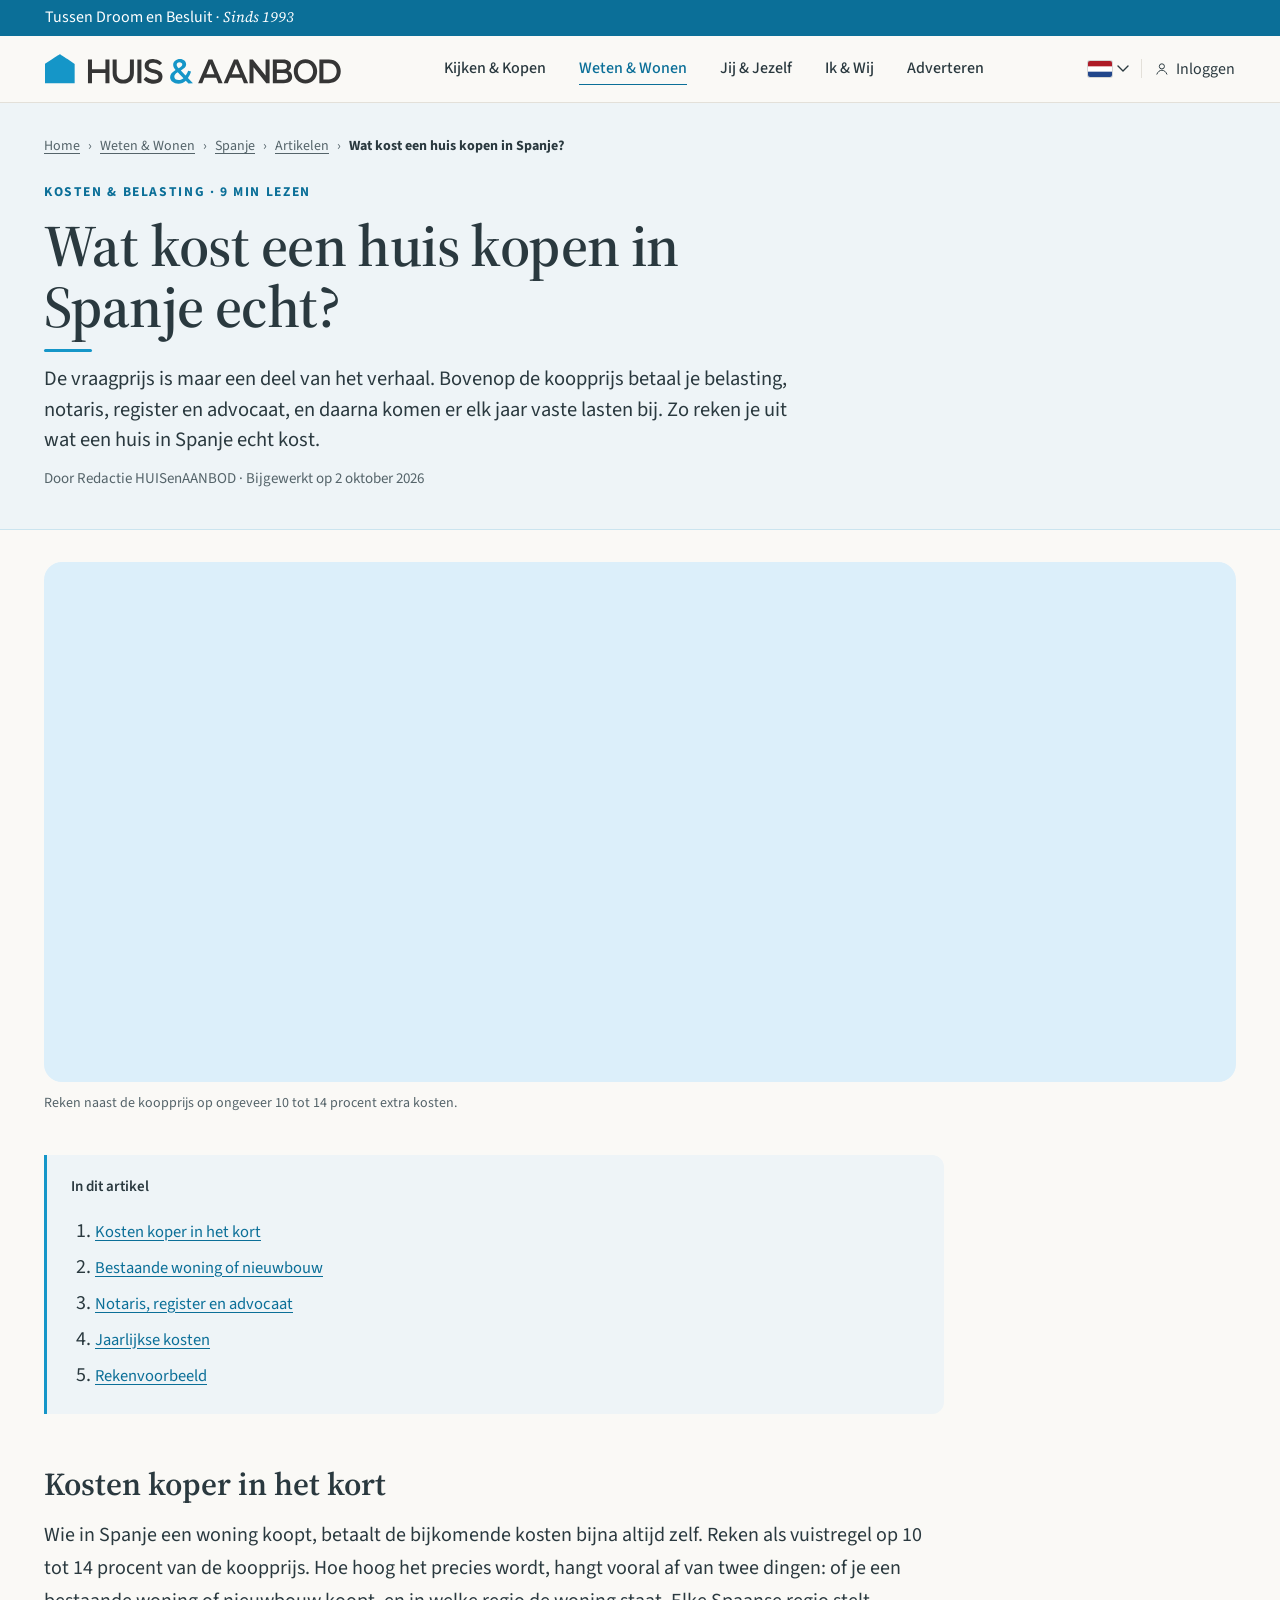
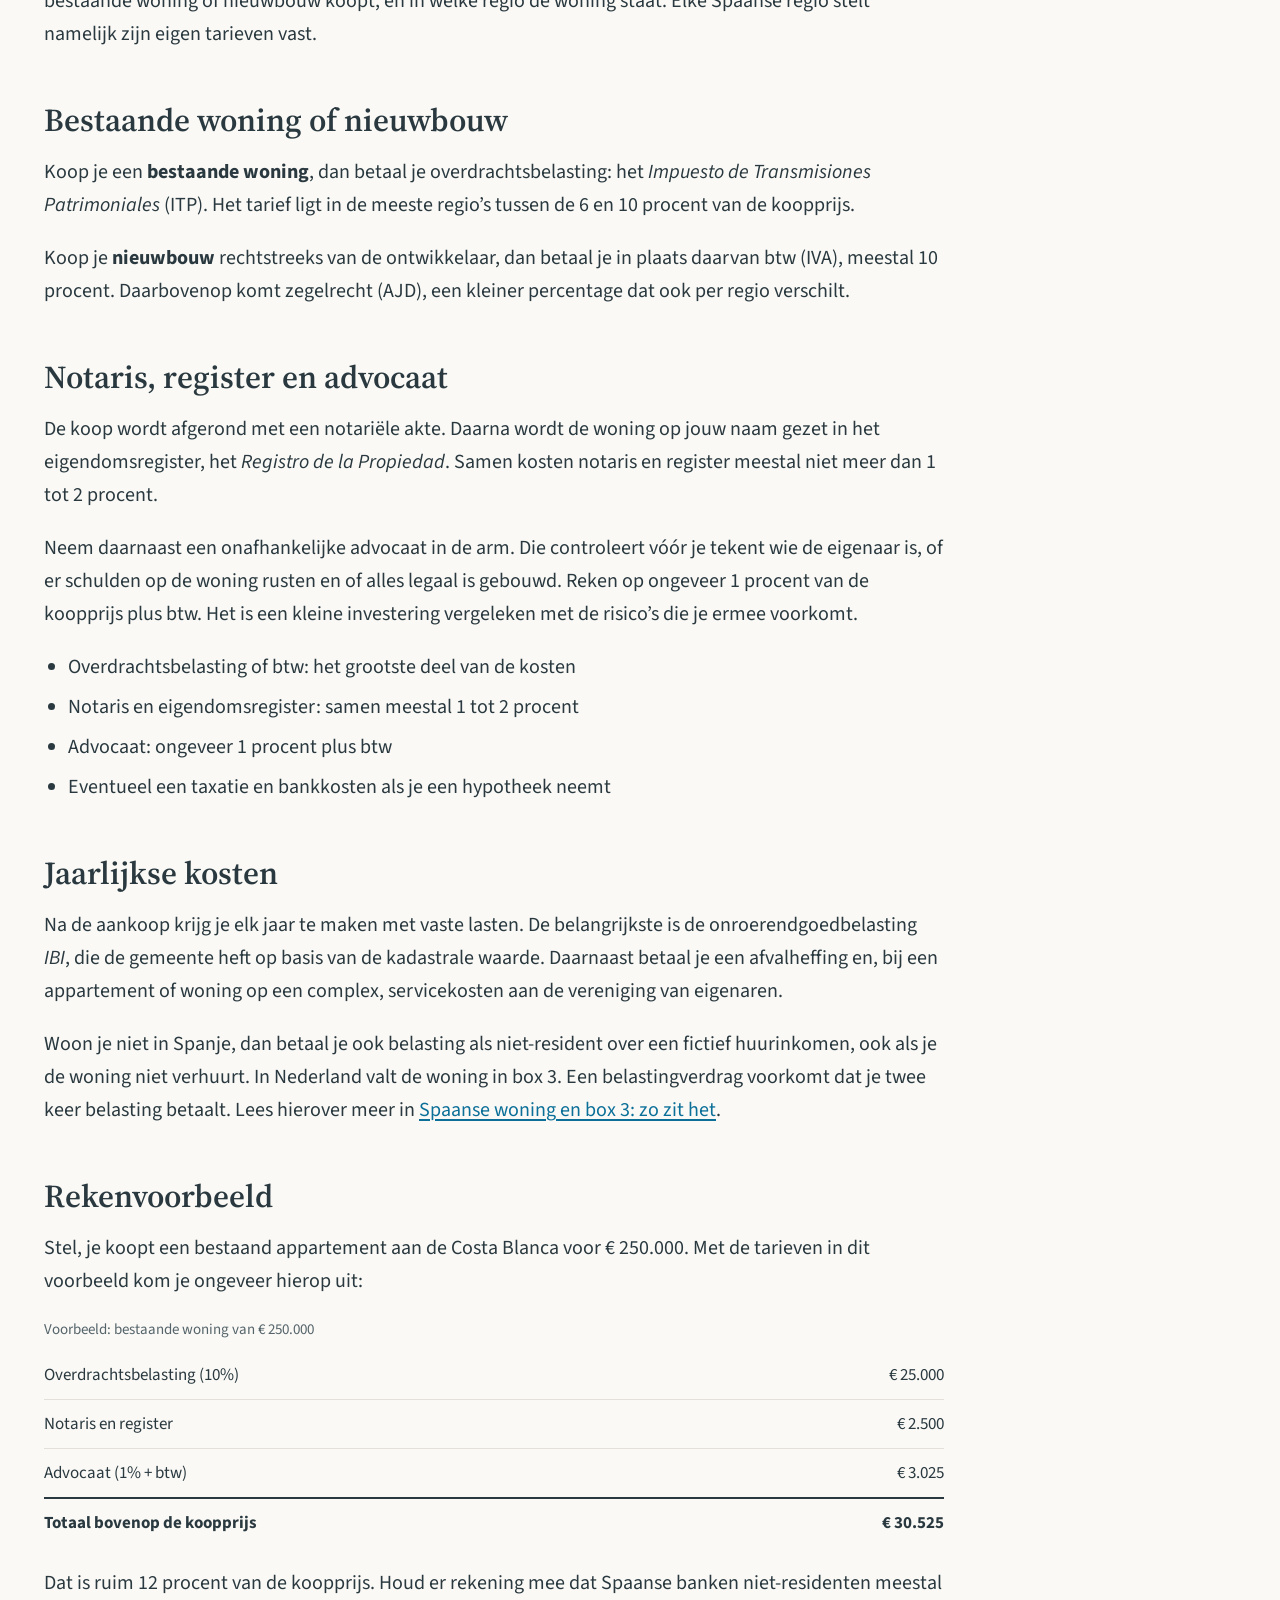
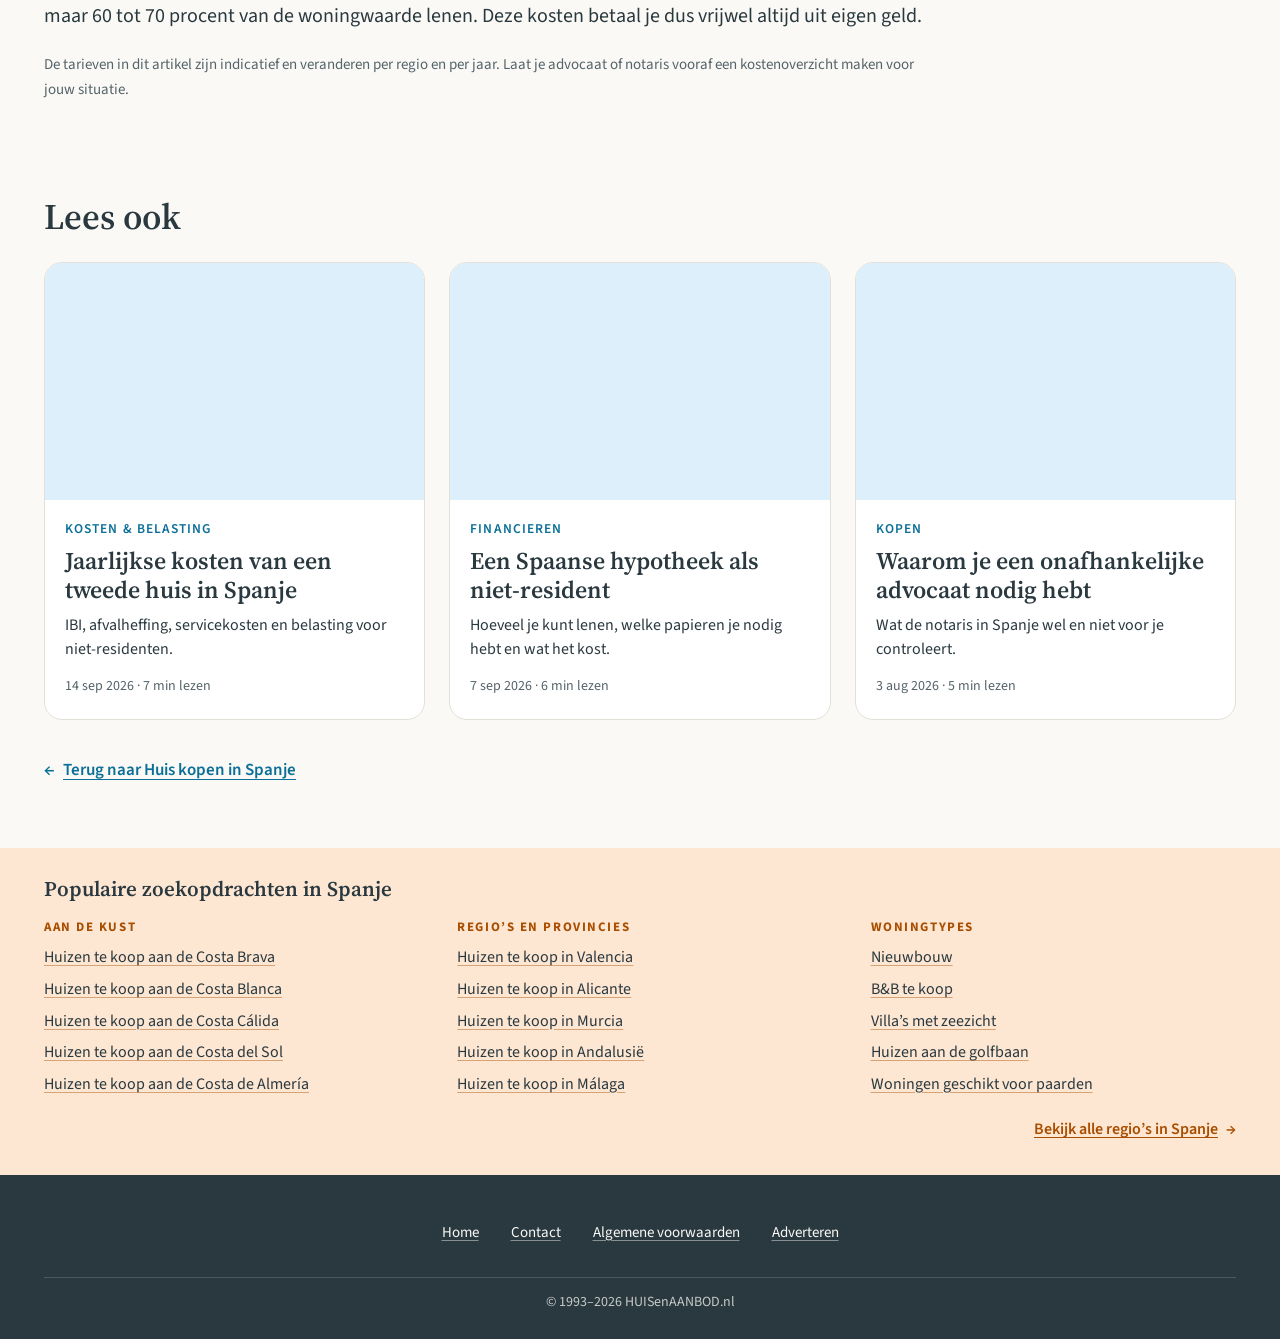
==== commit 81c50433: "5.8" ====
--- a/artikelen/artikel.html
+++ b/artikelen/artikel.html
@@ -13,7 +13,16 @@
     <link rel="stylesheet" href="../css/tokens.css">
     <link rel="stylesheet" href="../css/style.css">
     <link rel="stylesheet" href="../css/magazine.css">
+    <link rel="manifest" href="../manifest.json">
+    <meta name="theme-color" content="#ec7630">
+    <link rel="apple-touch-icon" href="../icons/apple-touch-icon.png">
 </head>
+
+<script>
+    if ('serviceWorker' in navigator) {
+        window.addEventListener('load', () => navigator.serviceWorker.register('/sw.js'));
+    }
+</script>
 
 <body class="page-magazine" data-section="weten">
 
@@ -23,15 +32,45 @@
 
 <header class="masthead">
     <div class="brand">
-        <a class="wordmark" href="../index.html" aria-label="HUISenAANBOD.nl"><svg class="logo" viewBox="376 267 1286 137" aria-hidden="true" focusable="false"><path class="logo-house" fill-rule="evenodd" d="M 378 355.347 L 378 311.923 393.75 301.643 C 437.123 273.335 444.237 268.881 445.324 269.353 C 445.971 269.633 460.9 279.456 478.5 291.182 L 510.5 312.5 510.5 355.5 L 510.5 398.5 444.25 398.636 L 378 398.772 378 355.347 Z"/><path class="logo-amp" fill-rule="evenodd" d="M 929 400.188 C 921.819 397.796 919.637 396.57 914.839 392.236 C 908.759 386.743 906.564 381.788 906.536 373.5 C 906.517 367.589 906.974 365.666 909.478 361.136 C 912.645 355.404 917.449 351.005 925.5 346.464 C 928.25 344.913 930.661 343.525 930.859 343.38 C 931.056 343.235 929.419 340.953 927.221 338.308 C 925.023 335.664 922.461 331.987 921.528 330.137 C 919.196 325.514 918.474 317.125 920.007 312.478 C 921.777 307.116 928.122 300.636 934.273 297.909 C 938.372 296.092 941.35 295.582 948.071 295.546 C 955.684 295.505 957.304 295.838 962.571 298.522 C 966.888 300.723 969.374 302.847 971.716 306.335 C 973.486 308.97 975.214 312.626 975.559 314.461 C 975.903 316.295 975.664 320.299 975.029 323.36 C 974.144 327.625 972.846 330.067 969.47 333.822 C 967.048 336.516 962.577 340.021 959.536 341.61 C 956.494 343.2 954.004 344.873 954.002 345.328 C 954.001 345.783 958.699 350.958 964.442 356.828 L 974.884 367.5 978.463 359.77 C 980.431 355.519 982.314 350.681 982.646 349.02 C 983.022 347.139 983.863 346.004 984.875 346.011 C 986.648 346.023 995.498 348.572 997.01 349.506 C 998.392 350.36 993.662 362.178 988.503 370.761 L 984.048 378.174 994.024 388.428 C 999.511 394.067 1004 398.978 1004 399.341 C 1004 399.703 999.937 400 994.972 400 L 985.943 400 980.824 394.5 C 978.009 391.475 975.331 389 974.873 389 C 974.415 389 971.669 390.804 968.77 393.008 C 961.173 398.786 954.206 401.162 943.5 401.629 C 936.628 401.928 933.199 401.588 929 400.188 Z M 955.686 385.999 C 958.989 384.348 962.496 382.11 963.478 381.025 C 965.217 379.103 965.053 378.822 957.215 370.276 C 952.788 365.449 947.159 359.548 944.705 357.161 L 940.244 352.823 936.872 354.56 C 930.876 357.648 927.146 361.068 925.05 365.396 C 921.799 372.112 922.614 378.757 927.317 383.877 C 930.672 387.531 934.839 388.918 942.59 388.961 C 948.516 388.994 950.667 388.507 955.686 385.999 Z M 950.973 332.219 C 958.296 327.242 961.328 322.694 960.671 317.672 C 960.046 312.903 957.946 310.527 952.527 308.457 C 949.105 307.15 947.522 307.052 944.222 307.94 C 941.833 308.584 939.081 310.303 937.573 312.096 C 932.953 317.586 934.537 325.535 941.789 333.25 C 943.211 334.762 944.627 335.986 944.937 335.969 C 945.247 335.953 947.963 334.265 950.973 332.219 Z"/><path class="logo-letters" fill-rule="evenodd" d="M 690.389 400.512 C 683.762 399.07 677.409 396.165 672.184 392.187 C 667.009 388.246 661.141 379.252 658.714 371.537 C 656.593 364.796 656.51 363.117 656.729 331.604 C 656.855 313.511 657.086 298.58 657.243 298.424 C 657.399 298.267 661.346 298.038 666.014 297.914 L 674.5 297.689 675 332.095 L 675.5 366.5 678.328 372.258 C 683.078 381.932 690.656 386 703.929 386 C 710.196 386 712.568 385.521 716.832 383.397 C 722.808 380.419 726.315 376.307 729.074 369.048 C 730.834 364.416 731 361.138 731 331.048 C 731 312.937 731.337 297.967 731.75 297.783 C 732.163 297.599 736.212 297.606 740.75 297.8 L 749 298.152 749 330.527 C 749 350.392 748.571 364.949 747.89 368.201 C 746.312 375.741 740.418 386.486 735.599 390.611 C 724.291 400.292 706.893 404.102 690.389 400.512 Z M 821.131 400.459 C 811.926 398.462 803.332 394.089 796.728 388.043 C 790.23 382.094 790.177 382.55 798.156 375.869 L 803.017 371.8 808.974 377.315 C 816.772 384.535 823.229 387 834.341 387 C 841.241 387 843.471 386.57 847.831 384.397 C 850.965 382.835 853.645 380.654 854.528 378.946 C 856.615 374.911 856.393 368.361 854.059 365.083 C 851.681 361.744 847.091 359.685 836 356.983 C 825.109 354.329 815.567 351.25 810.5 348.754 C 805.252 346.17 800.307 341.435 797.827 336.622 C 793.296 327.828 794.841 315.051 801.354 307.441 C 814.315 292.3 846.115 290.964 864.143 304.802 C 873.432 311.933 873.485 312.176 867 317.905 L 861.5 322.764 856.994 318.993 C 849.501 312.723 844.654 310.707 835.844 310.197 C 830.044 309.861 826.829 310.175 823.653 311.388 C 818.159 313.487 814.076 317.742 813.381 322.094 C 812.648 326.685 816.15 331.807 822.021 334.73 C 824.484 335.957 832.35 338.557 839.5 340.508 C 846.65 342.459 854.898 345.218 857.829 346.64 C 863.788 349.53 869.126 354.41 871.633 359.258 C 874.138 364.102 874.595 374.691 872.564 380.809 C 867.334 396.554 844.079 405.438 821.131 400.459 Z M 1488 401.047 C 1472.944 398.191 1460.488 390.744 1452.409 379.769 C 1446.928 372.323 1444.047 364.572 1442.998 354.44 C 1440.856 333.771 1449.007 315.83 1465.406 305.125 C 1474.792 298.998 1484.091 295.966 1495.5 295.315 C 1513.281 294.3 1529.031 300.04 1540.917 311.866 C 1553.943 324.827 1558.81 342.452 1554.46 360.907 C 1550.23 378.852 1535.533 393.976 1517 399.453 C 1510.507 401.372 1494.384 402.259 1488 401.047 Z M 1516.696 382.491 C 1528.097 376.871 1534.773 367.533 1536.894 354.24 C 1539.521 337.769 1531.006 321.022 1516.411 313.957 C 1509.615 310.667 1500.226 309.384 1492.56 310.697 C 1479.854 312.873 1470.147 319.893 1464.787 330.782 C 1461.674 337.105 1461.5 338.041 1461.5 348.479 C 1461.5 358.297 1461.788 360.113 1464.135 365.12 C 1467.667 372.653 1472.739 378.049 1479.849 381.839 C 1487.833 386.094 1492.092 387.008 1501.5 386.484 C 1508.101 386.117 1510.758 385.419 1516.696 382.491 Z M 550.458 398.75 C 550.195 398.062 550.097 375 550.24 347.5 L 550.5 297.5 556 297.187 C 559.025 297.015 562.962 297.148 564.75 297.483 L 568 298.091 568 319.045 L 568 340 597 340 L 626 340 626 319.073 L 626 298.147 634.588 297.823 C 639.311 297.646 643.361 297.688 643.588 297.917 C 643.815 298.146 644 321.226 644 349.206 L 644 400.078 635.25 399.789 L 626.5 399.5 626.231 377.338 L 625.962 355.175 609.731 354.838 C 600.804 354.652 587.763 354.658 580.75 354.85 L 568 355.201 568 376.964 L 568 398.728 563.36 399.364 C 556.075 400.363 550.983 400.12 550.458 398.75 Z M 764.63 399.211 C 764.362 398.776 764.335 375.714 764.57 347.961 L 764.998 297.5 773.249 297.5 L 781.5 297.5 781.759 348.75 L 782.018 400 773.568 400 C 768.921 400 764.898 399.645 764.63 399.211 Z M 1028 398.949 C 1028 398.371 1030.51 392.408 1033.577 385.699 C 1038.995 373.848 1043.743 363.253 1063.243 319.5 L 1072.602 298.5 1081.39 298 C 1086.69 297.698 1090.472 297.897 1090.921 298.5 C 1091.33 299.05 1094.175 305.35 1097.243 312.5 C 1100.311 319.65 1106.289 333.375 1110.527 343 C 1121.798 368.599 1135 399.128 1135 399.595 C 1135 399.818 1131.039 400 1126.197 400 L 1117.395 400 1112.414 388.75 L 1107.434 377.5 1080.963 377.234 L 1054.492 376.968 1050.094 387.234 C 1047.675 392.88 1045.259 398.062 1044.726 398.75 C 1043.503 400.325 1028 400.509 1028 398.949 Z M 1099.707 360.75 C 1098.615 356.074 1081.541 318.06 1080.849 318.763 C 1079.704 319.929 1062 360.259 1062 361.702 C 1062 362.721 1066.114 363 1081.117 363 L 1100.233 363 1099.707 360.75 Z M 1138 399.173 C 1138 398.675 1139.974 394.045 1142.386 388.884 C 1148.454 375.904 1158.762 352.953 1171.531 324 C 1177.473 310.525 1182.765 298.938 1183.29 298.25 C 1184.427 296.762 1195.677 296.546 1199.349 297.943 C 1200.713 298.461 1202.154 299.911 1202.552 301.164 C 1203.266 303.412 1215.128 330.657 1234.884 375.42 C 1240.448 388.026 1245 398.731 1245 399.209 C 1245 399.687 1241.072 399.948 1236.27 399.789 L 1227.54 399.5 1222.52 388.287 L 1217.5 377.074 1191.362 377.037 L 1165.224 377 1160.286 388.25 L 1155.347 399.5 1146.673 399.789 C 1141.903 399.948 1138 399.671 1138 399.173 Z M 1210.249 362.417 C 1210.57 362.097 1209.028 357.934 1206.823 353.167 C 1204.618 348.4 1200.635 339.225 1197.972 332.778 C 1195.309 326.33 1192.72 320.322 1192.219 319.426 C 1191.514 318.167 1190.338 320.037 1187.046 327.648 C 1184.703 333.067 1180.359 342.966 1177.393 349.647 C 1174.427 356.327 1172 362.065 1172 362.397 C 1172 363.172 1209.475 363.192 1210.249 362.417 Z M 1250 348.54 L 1250 297 1257.309 297 C 1261.655 297 1265.252 297.507 1266.182 298.25 C 1267.784 299.531 1290.5 328.655 1311 355.712 C 1317.325 364.06 1322.838 370.915 1323.25 370.945 C 1323.662 370.975 1324 354.575 1324 334.5 L 1324 298 1332.5 298 L 1341 298 1341 349 L 1341 400 1333.004 400 L 1325.008 400 1313.711 385.75 C 1307.499 377.913 1294.592 361.262 1285.03 348.75 C 1275.468 336.238 1267.297 326 1266.872 326 C 1266.446 326 1266.189 342.538 1266.299 362.75 L 1266.5 399.5 1258.25 399.79 L 1250 400.081 1250 348.54 Z M 1352.241 348.838 L 1352.5 297.5 1374.5 297.208 C 1401.552 296.849 1410.235 297.831 1419 302.244 C 1423.928 304.725 1426.272 306.67 1428.693 310.286 C 1432.545 316.04 1433.697 322.467 1432.11 329.343 C 1430.735 335.299 1427.323 340.096 1421.915 343.675 L 1417.992 346.271 1423.005 348.594 C 1428.627 351.198 1432.296 354.722 1435.103 360.21 C 1436.496 362.935 1436.993 365.989 1436.972 371.71 C 1436.95 377.825 1436.45 380.468 1434.647 384 C 1431.891 389.398 1426.13 394.016 1418.282 397.117 C 1412.804 399.281 1410.911 399.422 1382.241 399.789 L 1351.982 400.176 1352.241 348.838 Z M 1411.735 383.215 C 1417.414 380.211 1419.388 376.944 1419.45 370.447 C 1419.503 364.79 1417.735 361.384 1412.849 357.736 C 1409.529 355.258 1393.143 353.739 1379.25 354.622 L 1369 355.273 1369 369.97 C 1369 378.053 1369.338 385.006 1369.75 385.421 C 1370.162 385.836 1378.825 386.013 1389 385.815 C 1405.841 385.488 1407.88 385.255 1411.735 383.215 Z M 1407.368 337.58 C 1412.949 334.81 1415.202 330.732 1414.725 324.265 C 1414.296 318.468 1412.633 316.003 1407.508 313.571 C 1404.889 312.328 1400.523 312 1386.599 312 L 1369 312 1369 325.333 C 1369 332.667 1369.328 338.995 1369.73 339.396 C 1370.131 339.798 1377.894 339.985 1386.98 339.813 C 1400.84 339.55 1404.123 339.191 1407.368 337.58 Z M 1563.241 348.855 L 1563.5 297.5 1583 297.198 C 1593.725 297.032 1606.699 297.378 1611.832 297.967 C 1629.757 300.024 1644.164 307.998 1652.077 320.24 C 1657.015 327.881 1658.995 334.223 1659.714 344.708 C 1661.458 370.145 1647.973 389.548 1623 397.534 C 1618.49 398.976 1612.593 399.375 1590.241 399.752 L 1562.982 400.21 1563.241 348.855 Z M 1612.201 384.891 C 1619.537 383.356 1628.518 378.396 1632.062 373.922 C 1641.71 361.74 1643.502 343.875 1636.473 329.96 C 1633.633 324.339 1626.369 317.522 1620.176 314.665 C 1616.078 312.776 1613.366 312.467 1598.25 312.172 L 1581 311.835 1581 348.251 C 1581 368.279 1581.3 384.967 1581.667 385.333 C 1582.763 386.43 1606.487 386.087 1612.201 384.891 Z"/></svg></a>
+        <a class="wordmark" href="../index.html" aria-label="HUISenAANBOD.nl">
+            <svg class="logo" xmlns="http://www.w3.org/2000/svg" viewBox="0 -1 1282 130" aria-hidden="true" focusable="false">
+                <path fill="#353535" d="M279.3,23.1v51.1v51.1h-8.7h-8.7v-21.9V81.5H228h-24.4v21.9v21.9h-8.7h-8.7V74.2V23.1h8.7h8.7v21.1v21.1H228
+	h33.8V44.2V23.1h8.7H279.3z"/>
+                <path fill="#353535" d="M293.1,80.8V23.1h17.5v57c0,21,13.2,30.1,28.4,30.1c15.2,0,29-9.1,29-30.1v-57h17.2v57.7
+	c0,29.8-20.7,46-46.4,46C313,126.8,293.1,110.6,293.1,80.8z"/>
+                <path fill="#353535" d="M400.3,23.1h17.5v102.3h-17.5V23.1z"/>
+                <path fill="#353535" d="M427.7,108l10.5-10.1c7.5,6.6,21.4,13.1,32.9,13.1c14.7,0,20.9-5.7,20.9-13.3c0-22.1-58-10.5-60-45.6
+	c-1.1-20.6,16.6-34.6,41.9-30.5c11.2,1.8,18.2,1.8,33.6,16.3l-10.2,10c-8.5-5.4-15.5-9.1-23.5-10.5c-14.3-2.6-25.8,2.4-24.4,13.9
+	c2.6,21.6,60.9,7.6,59.8,45.2c-0.6,19.7-11.8,29.3-37.8,31.1C453.8,128.7,430.9,117.2,427.7,108z"/>
+                <path fill="#1596C8" d="M621.8,127L610,114.6c-8.5,7.9-19.5,13.2-31.9,13.2c-19.9,0-36-11.7-36-27.8c0-12.7,8.4-22.1,23.8-31.4
+	c-7.7-8.3-10.5-15.1-10.5-22.5c0-14.3,13.2-25.1,29.7-25.1c15.2,0,26.5,10,26.5,23.8c0,10.5-9.4,17.8-22.9,26.1l20.3,21
+	c4.9-5.2,8.8-14,11.2-20.5l12.7,3.8c-4.3,14.8-9.3,22.2-13.5,27.6l21.7,23.3L621.8,127z M600,104.2l-24.9-25.9
+	c-10.9,6.6-14.7,12-14.7,19.3c0,8.5,7.5,14.3,19.1,14.3C587.3,111.9,594.2,109.3,600,104.2z M570.7,45.7c0,4.5,1.8,7.9,8.5,15.2
+	c10.9-6.4,15.7-10.6,15.7-16.2c0-5.8-5.2-9.9-12.2-9.9C575.1,34.9,570.7,39.5,570.7,45.7z"/>
+                <path fill="#353535" d="M742,101.7h-51.1l-9.3,23.7h-18l44.7-102.3h17.2l44.2,102.3h-18.3L742,101.7z M734.5,86.8l-17.8-44.7
+	l-17.6,44.7H734.5z"/>
+                <path fill="#353535" d="M973.2,23.1v102.3h-14.4l-55.2-69.3v69.3h-17.4V23.1h14.4l55.2,69.3V23.1H973.2z"/>
+                <path fill="#353535" d="M1071,97.6c0,17.5-12.7,27.8-36.9,27.8h-46.8V23.1h44.1c22.6,0,34.7,10.4,34.7,26.6
+	c0,10.5-4.8,18.3-12.1,22.5C1064.1,75.7,1071,84.3,1071,97.6z M1004.8,38v28.2h24.8c12.1,0,19-4.7,19-14c0-9.5-6.9-14.2-19-14.2
+	H1004.8z M1053.3,95.7c0-10.2-7.1-14.8-20.3-14.8h-28.3v29.5h28.3C1046.2,110.5,1053.3,105.9,1053.3,95.7z"/>
+                <path fill="#353535" d="M1078,74.2c0-30.2,21.5-52.6,50.7-52.6s50.7,22.2,50.7,52.6s-21.5,52.6-50.7,52.6S1078,104.5,1078,74.2z
+	 M1161.8,74.2c0-20.9-14.1-35.9-33.1-35.9s-33.1,15.1-33.1,35.9c0,20.9,14.1,35.9,33.1,35.9S1161.8,95.1,1161.8,74.2z"/>
+                <path fill="#353535" d="M1189,23.1h41.2c30.5,0,51.4,20.5,51.4,51.1s-20.9,51.1-51.4,51.1H1189V23.1z M1229.4,109.3
+	c21,0,34.6-13.9,34.6-35.1c0-21.2-13.6-35.1-34.6-35.1h-22.9v70.1H1229.4z"/>
+                <path id="huis-en-ampersand_2_" fill="#1596C8" d="M0,83.4V41.3l15.3-10C57.3,3.9,64.2-0.4,65.3,0c0.6,0.3,15.1,9.8,32.2,21.2
+	l31,20.7v41.7v41.7l-64.3,0.1L0,125.6V83.4z"/>
+                <path fill="#353535" d="M852.6,101.8h-51.1l-9.3,23.7h-18l44.7-102.3h17.2l44.2,102.3H862L852.6,101.8z M845.1,86.9l-17.8-44.7
+	l-17.6,44.7H845.1z"/>
+            </svg>
+        </a>
     </div>
 
     <button class="navtoggle" id="navtoggle" type="button" aria-expanded="false" aria-controls="mainnav">Menu</button>
 
     <nav class="mainnav" id="mainnav" aria-label="Hoofdmenu">
         <a href="https://huisenaanbod.nl">Kijken &amp; Kopen</a>
-        <a href="../magazine/spanje.html" aria-current="page">Weten &amp; Wonen</a>
-        <a href="">Jij &amp; Jezelf</a>
+        <a href="../weten_en_wonen/start.html" aria-current="page">Weten &amp; Wonen</a>
+        <a href="../jij_en_jezelf/in_progress.html">Jij &amp; Jezelf</a>
         <a href="">Ik &amp; Wij</a>
         <a href="https://www.huisenaanbod.nl/nl/Adverteren_bij_HUISenAANBOD/">Adverteren</a>
     </nav>
@@ -71,8 +110,8 @@
             <div class="intro-top">
                 <nav class="crumbs" aria-label="Kruimelpad">
                     <a href="../index.html">Home</a><span aria-hidden="true">›</span>
-                    <a href="../magazine/spanje.html">Weten &amp; Wonen</a><span aria-hidden="true">›</span>
-                    <a href="../magazine/spanje.html">Spanje</a><span aria-hidden="true">›</span>
+                    <a href="../weten_en_wonen/start.html">Weten &amp; Wonen</a><span aria-hidden="true">›</span>
+                    <a href="../weten_en_wonen/spanje.html">Spanje</a><span aria-hidden="true">›</span>
                     <a href="../artikelen/artikelen.html">Artikelen</a><span aria-hidden="true">›</span>
                     <span aria-current="page">Wat kost een huis kopen in Spanje?</span>
                 </nav>
@@ -156,7 +195,7 @@
                 <a class="card" href="artikel.html"><div class="thumb" style="background-image:url('https://images.unsplash.com/photo-1473116763249-2faaef81ccda?auto=format&fit=crop&w=900&q=80')"></div><div class="card-body"><span class="card-cat">Financieren</span><h3>Een Spaanse hypotheek als niet-resident</h3><p>Hoeveel je kunt lenen, welke papieren je nodig hebt en wat het kost.</p><span class="card-meta">7 sep 2026 · 6 min lezen</span></div></a>
                 <a class="card" href="artikel.html"><div class="thumb" style="background-image:url('https://images.unsplash.com/photo-1473116763249-2faaef81ccda?auto=format&fit=crop&w=900&q=80')"></div><div class="card-body"><span class="card-cat">Kopen</span><h3>Waarom je een onafhankelijke advocaat nodig hebt</h3><p>Wat de notaris in Spanje wel en niet voor je controleert.</p><span class="card-meta">3 aug 2026 · 5 min lezen</span></div></a>
             </div>
-            <p class="back-link"><a href="../magazine/spanje.html"><span aria-hidden="true">←</span> <span class="link-text">Terug naar Huis kopen in Spanje</span></a></p>
+            <p class="back-link"><a href="../weten_en_wonen/spanje.html"><span aria-hidden="true">←</span> <span class="link-text">Terug naar Huis kopen in Spanje</span></a></p>
         </div>
     </section>
 
--- a/css/style.css
+++ b/css/style.css
@@ -511,8 +511,16 @@
     color:var(--ink);
 }
 
-.Adverteren {
-    color:var(--orange);
+.kijken {
+    color: var(--orange);
+}
+
+.weten {
+    color: var(--blue);
+}
+
+.jezelf {
+    color: var(--green);
 }
 
 .mainnav a{padding:calc(6 * var(--u)) 0;border-bottom:calc(2 * var(--u)) solid transparent;}
@@ -1136,8 +1144,54 @@
 /* alleen voor schermlezers */
 .visually-hidden{position:absolute;width:1px;height:1px;margin:-1px;overflow:hidden;clip:rect(0 0 0 0);white-space:nowrap;border:0;}
 /* footer op de homepage in de hoofdkleur van Kijken & Kopen, met lichte tekst */
-.site-footer-orange{background:var(--kk-main);color:#fff;}
+.site-footer-orange{background:#353535;color:#fff;}
 .site-footer-orange .footer-nav a{color:#fff;text-decoration-color:rgba(255,255,255,.6);}
 .site-footer-orange .footer-nav a:hover{text-decoration-color:#fff;}
 .site-footer-orange .footer-copy{color:#fff;border-top-color:rgba(255,255,255,.35);}
-.site-footer-orange :focus-visible{outline-color:#fff;}+.site-footer-orange :focus-visible{outline-color:#fff;}
+
+/* ---------- hero: tekst naar links en een zachte waas erachter ---------- */
+@media (min-width:861px) and (min-aspect-ratio:27/20){
+
+
+    .hero-copy::before{
+        content:"";
+        position:absolute;
+        z-index:-1;
+        inset:calc(-50 * var(--u)) calc(-150 * var(--u)) calc(-70 * var(--u)) calc(-80 * var(--u));
+        -webkit-backdrop-filter:blur(6px);
+        -webkit-mask-image:radial-gradient(ellipse 62% 60% at 40% 52%, #000 62%, transparent 100%);
+        mask-image:radial-gradient(ellipse 62% 60% at 40% 52%, #000 62%, transparent 100%);
+        pointer-events:none;
+    }
+    .hero-art{height:auto;aspect-ratio:2170 / 725;}
+    .pillars{grid-template-columns:445fr 52fr 437fr 52fr 497fr;width:96.5495%;}
+}
+
+/* ---------- Adverteren als knop in het hoofdmenu ---------- */
+.mainnav a.Adverteren{
+    display:inline-flex;
+    align-items:center;
+    min-height:44px;
+    padding:0 calc(20 * var(--u));
+    color:var(--orange-dark);
+    font-weight:600;
+    border:1.5px solid var(--orange-dark);
+    border-radius:calc(10 * var(--u));
+    transition:background-color .18s ease, color .18s ease;
+}
+.mainnav a.Adverteren:hover{
+    background:var(--orange-dark);
+    border-color:var(--orange-dark);
+    color:#fff;
+}
+@media (max-width:860px), (max-aspect-ratio:27/20){
+    .mainnav a.Adverteren{justify-content:center;margin-top:6px;border-radius:8px;}
+}
+
+
+@media (max-width:640px){
+    .footer-inner{flex-direction:row;padding:14px 16px 2px;}
+    .footer-nav{flex-direction:row;gap:0 20px;}
+    .footer-copy{margin-inline:16px;padding:6px 0 16px;}
+}
--- a/css/magazine.css
+++ b/css/magazine.css
@@ -318,7 +318,7 @@
 .article-img{aspect-ratio:2 / 1;max-height:520px;width:100%;border-radius:18px;background:#DCEFFA center/cover no-repeat;}
 .article-figure figcaption{margin-top:10px;font-size:14px;color:var(--muted);}
 .article-body{padding-block:8px 24px;}
-.prose{max-width:var(--measure);font-size:18px;line-height:1.65;color:var(--body);}
+.prose{max-width:900px;font-size:20px;line-height:1.65;color:var(--body);}
 .prose p,.prose ul{margin:0 0 1em;}
 .prose ul{padding-left:1.2em;}
 .prose li{margin-bottom:.35em;}
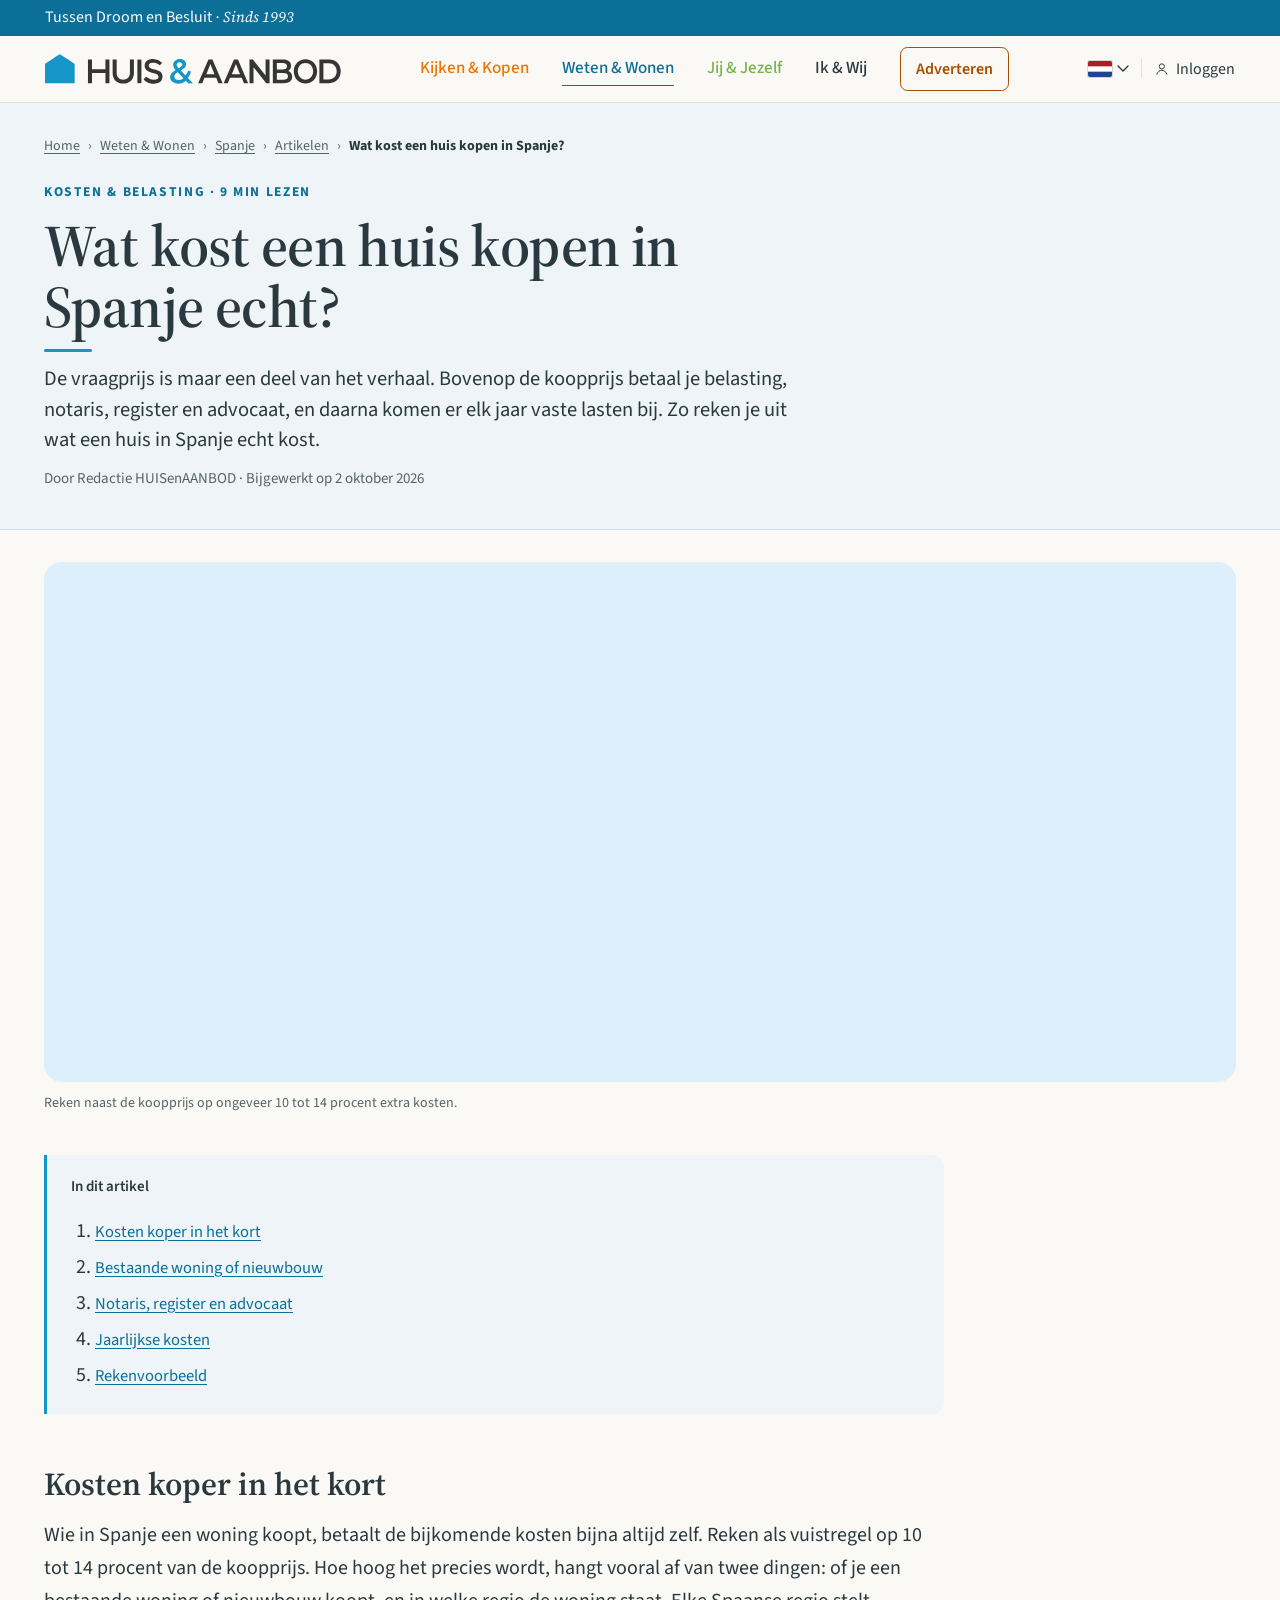
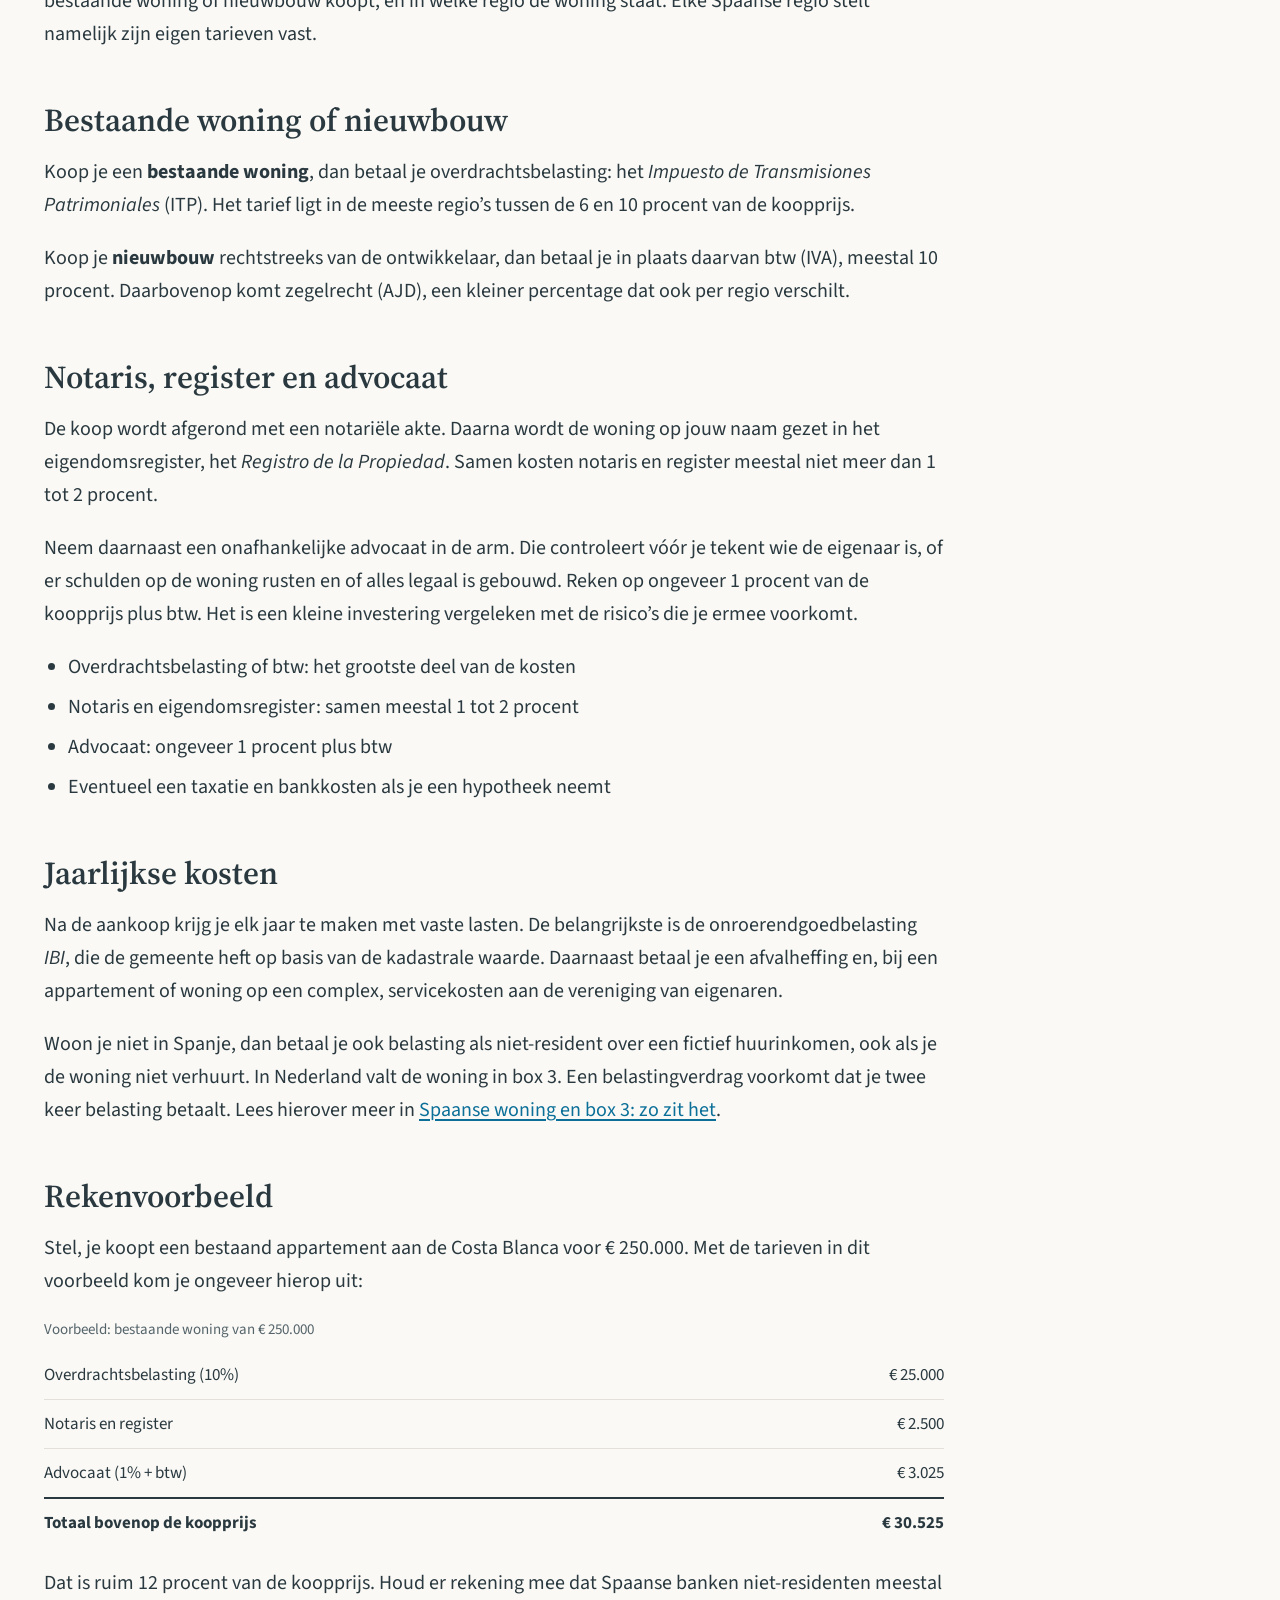
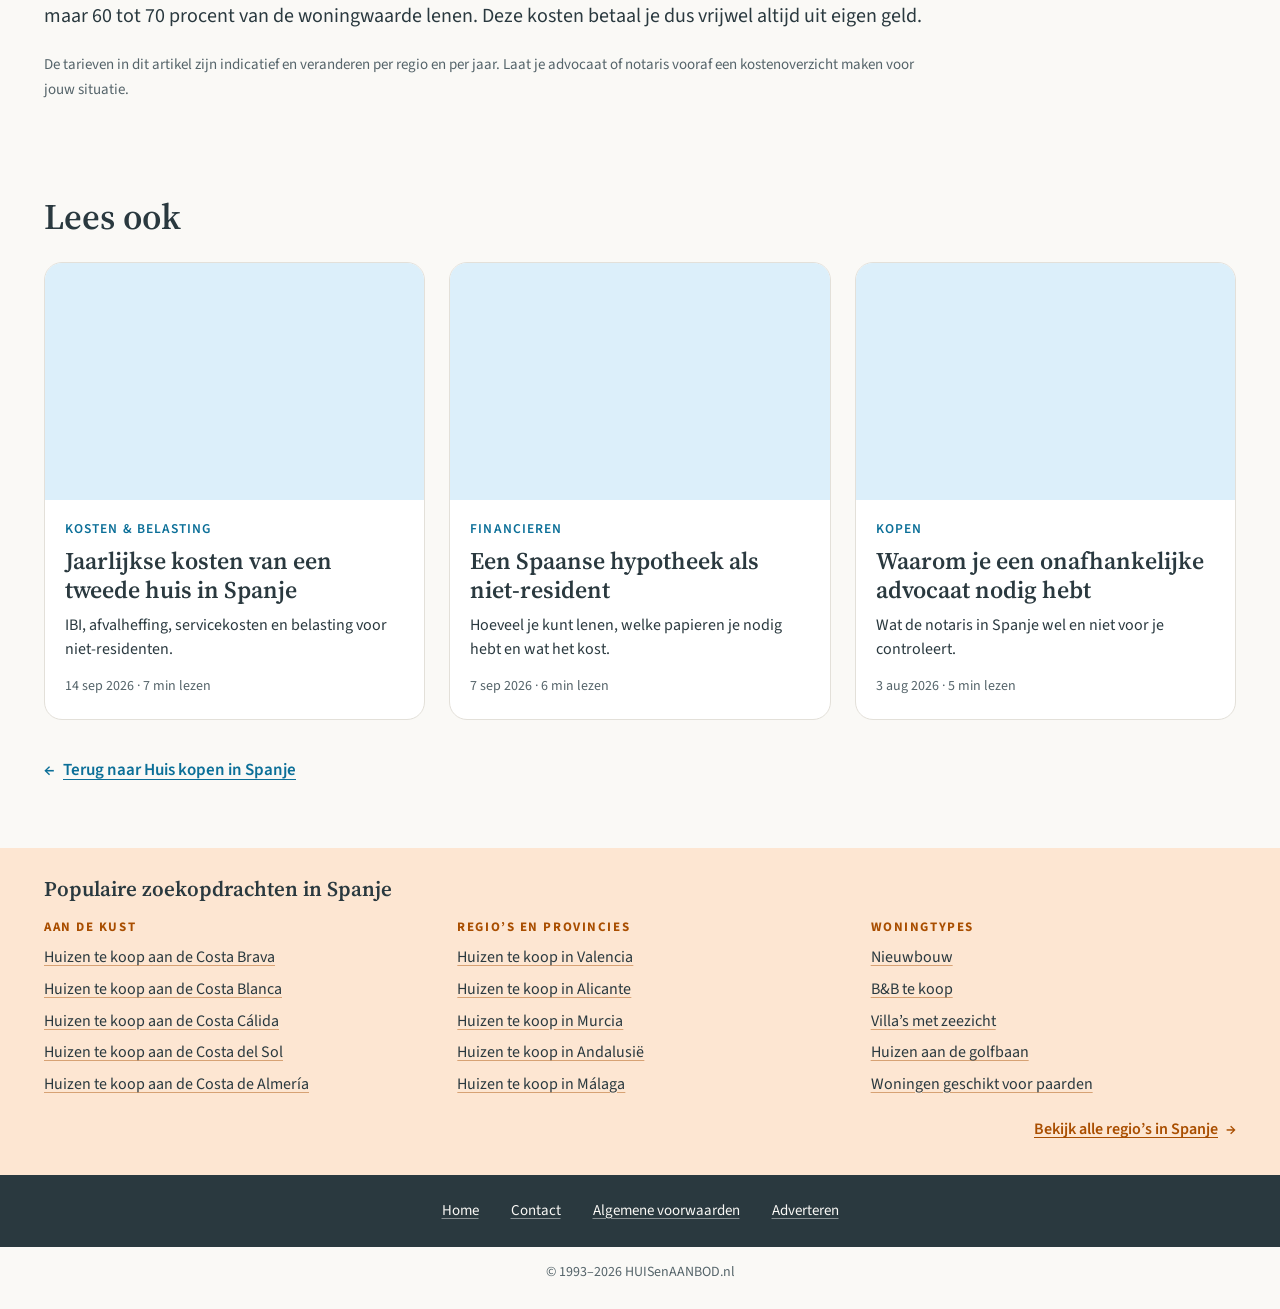
==== commit 7d05e359: "5.10" ====
--- a/artikelen/artikel.html
+++ b/artikelen/artikel.html
@@ -4,9 +4,9 @@
     <meta charset="utf-8">
     <meta name="viewport" content="width=device-width, initial-scale=1">
     <title>Wat kost een huis kopen in Spanje echt? — HUISenAANBOD</title>
+    <meta name="robots" content="noindex">
     <meta name="description" content="Overdrachtsbelasting, btw bij nieuwbouw, notaris, advocaat en de jaarlijkse lasten: zo reken je uit wat een huis in Spanje echt kost.">
-    <link rel="icon" href="../assets/icon.jpeg">
-    <script>/* prototype: headervariant A/B vóór het tekenen toepassen */try{var h=new URLSearchParams(location.search).get('header')||localStorage.getItem('ha-header');if(h==='a'||h==='b')document.documentElement.setAttribute('data-header',h);}catch(e){}</script>
+    <link rel="icon" href="../assets/android-chrome-192x192.png">
     <link rel="preconnect" href="https://fonts.googleapis.com">
     <link rel="preconnect" href="https://fonts.gstatic.com" crossorigin>
     <link href="https://fonts.googleapis.com/css2?family=Source+Sans+3:wght@400;500;600;700&family=Source+Serif+4:ital,opsz,wght@0,8..60,400;0,8..60,600;1,8..60,400&display=swap" rel="stylesheet">
@@ -68,11 +68,11 @@
     <button class="navtoggle" id="navtoggle" type="button" aria-expanded="false" aria-controls="mainnav">Menu</button>
 
     <nav class="mainnav" id="mainnav" aria-label="Hoofdmenu">
-        <a href="https://huisenaanbod.nl">Kijken &amp; Kopen</a>
-        <a href="../weten_en_wonen/start.html" aria-current="page">Weten &amp; Wonen</a>
-        <a href="../jij_en_jezelf/in_progress.html">Jij &amp; Jezelf</a>
+        <a class="kijken" href="https://huisenaanbod.nl">Kijken &amp; Kopen</a>
+        <a class="weten" href="../weten_en_wonen/start.html" aria-current="page">Weten &amp; Wonen</a>
+        <a class="jezelf" href="../jij_en_jezelf/in_progress.html">Jij &amp; Jezelf</a>
         <a href="">Ik &amp; Wij</a>
-        <a href="https://www.huisenaanbod.nl/nl/Adverteren_bij_HUISenAANBOD/">Adverteren</a>
+        <a class="Adverteren" href="https://www.huisenaanbod.nl/nl/Adverteren_bij_HUISenAANBOD/">Adverteren</a>
     </nav>
 
     <div class="account">
--- a/css/style.css
+++ b/css/style.css
@@ -1,410 +1,27 @@
-/** {*/
-/*    margin: 0;*/
-/*    padding: 0;*/
-/*    box-sizing: border-box;*/
-/*}*/
-/*body {*/
-/*    font-family: 'Inter', sans-serif;*/
-/*    background-color: #0A0C10;*/
-/*    color: #EFF3F8;*/
-/*    line-height: 1.5;*/
-/*    scroll-behavior: smooth;*/
-/*}*/
-/*::-webkit-scrollbar {*/
-/*    width: 8px;*/
-/*}*/
-/*::-webkit-scrollbar-track {*/
-/*    background: #14181F;*/
-/*}*/
-/*::-webkit-scrollbar-thumb {*/
-/*    background: #2E3A48;*/
-/*    border-radius: 10px;*/
-/*}*/
-/*::-webkit-scrollbar-thumb:hover {*/
-/*    background: #00e87a;*/
-/*}*/
-/*.container {*/
-/*    max-width: 1200px;*/
-/*    margin: 0 auto;*/
-/*    padding: 0 2rem;*/
-/*}*/
-/*header {*/
-/*    padding: 1.5rem 0;*/
-/*    border-bottom: 1px solid rgba(0, 232, 122, 0.2);*/
-/*    position: sticky;*/
-/*    top: 0;*/
-/*    background-color: rgba(10, 12, 16, 0.9);*/
-/*    backdrop-filter: blur(12px);*/
-/*    z-index: 100;*/
-/*}*/
-/*.nav-container {*/
-/*    display: flex;*/
-/*    justify-content: space-between;*/
-/*    align-items: center;*/
-/*    flex-wrap: wrap;*/
-/*}*/
-/*.logo {*/
-/*    font-size: 1.6rem;*/
-/*    font-weight: 700;*/
-/*    background: linear-gradient(135deg, #E0F2FE, #00e87a);*/
-/*    background-clip: text;*/
-/*    -webkit-background-clip: text;*/
-/*    color: transparent;*/
-/*}*/
-/*.nav-links {*/
-/*    display: flex;*/
-/*    gap: 2rem;*/
-/*    list-style: none;*/
-/*}*/
-/*.nav-links li a {*/
-/*    color: #C9D1D9;*/
-/*    text-decoration: none;*/
-/*    font-weight: 500;*/
-/*    transition: color 0.2s;*/
-/*}*/
-/*.nav-links li a:hover, .nav-links li a.active {*/
-/*    color: #00e87a;*/
-/*}*/
-/*.hamburger {*/
-/*    display: none;*/
-/*    font-size: 1.7rem;*/
-/*    cursor: pointer;*/
-/*    color: #00e87a;*/
-/*}*/
-/*.badge-available {*/
-/*    display: inline-flex;*/
-/*    align-items: center;*/
-/*    gap: 0.5rem;*/
-/*    background: rgba(0, 232, 122, 0.12);*/
-/*    backdrop-filter: blur(4px);*/
-/*    padding: 0.4rem 1rem;*/
-/*    border-radius: 100px;*/
-/*    border: 1px solid rgba(0, 232, 122, 0.3);*/
-/*    font-size: 0.85rem;*/
-/*    font-weight: 500;*/
-/*    color: #00e87a;*/
-/*}*/
-/*.btn-outline {*/
-/*    display: inline-block;*/
-/*    background: transparent;*/
-/*    border: 1.5px solid #00e87a;*/
-/*    color: #00e87a;*/
-/*    padding: 0.7rem 1.6rem;*/
-/*    border-radius: 40px;*/
-/*    font-weight: 600;*/
-/*    text-decoration: none;*/
-/*    transition: 0.2s;*/
-/*}*/
-/*.btn-outline:hover {*/
-/*    background: #00e87a;*/
-/*    color: #0A0C10;*/
-/*    box-shadow: 0 0 12px rgba(0,232,122,0.4);*/
-/*}*/
-/*.btn-primary {*/
-/*    background: #00e87a;*/
-/*    color: #0A0C10;*/
-/*    border: none;*/
-/*    padding: 0.75rem 1.8rem;*/
-/*    border-radius: 40px;*/
-/*    font-weight: 700;*/
-/*    cursor: pointer;*/
-/*    transition: 0.2s;*/
-/*    text-decoration: none;*/
-/*    display: inline-block;*/
-/*}*/
-/*.btn-primary:hover {*/
-/*    background: #00cc6a;*/
-/*    transform: translateY(-2px);*/
-/*}*/
-/*.hero {*/
-/*    padding: 4rem 0 3rem;*/
-/*}*/
-/*.hero-grid {*/
-/*    display: flex;*/
-/*    justify-content: space-between;*/
-/*    flex-wrap: wrap;*/
-/*    gap: 2rem;*/
-/*}*/
-/*.hero-content h1 {*/
-/*    font-size: 4rem;*/
-/*    font-weight: 800;*/
-/*    line-height: 1.2;*/
-/*    background: linear-gradient(to right, #FFFFFF, #00e87a);*/
-/*    background-clip: text;*/
-/*    -webkit-background-clip: text;*/
-/*    color: transparent;*/
-/*    margin-bottom: 1rem;*/
-/*}*/
-/*.hero-desc {*/
-/*    font-size: 1.2rem;*/
-/*    color: #B4C4D8;*/
-/*    max-width: 550px;*/
-/*    margin-bottom: 1.8rem;*/
-/*}*/
-/*.tech-stack {*/
-/*    display: flex;*/
-/*    flex-wrap: wrap;*/
-/*    gap: 0.8rem;*/
-/*    margin: 2rem 0;*/
-/*}*/
-/*.tech-stack span {*/
-/*    background: #1A1F29;*/
-/*    padding: 0.4rem 1rem;*/
-/*    border-radius: 30px;*/
-/*    font-size: 0.85rem;*/
-/*    border: 1px solid #2C3E44;*/
-/*}*/
-/*.section-head {*/
-/*    margin: 3rem 0 2rem;*/
-/*}*/
-/*.section-sub {*/
-/*    font-family: monospace;*/
-/*    font-size: 0.9rem;*/
-/*    color: #00e87a;*/
-/*    letter-spacing: 1px;*/
-/*    margin-bottom: 0.5rem;*/
-/*}*/
-/*.section-title {*/
-/*    font-size: 2.5rem;*/
-/*    font-weight: 700;*/
-/*}*/
-/*.projects-grid {*/
-/*    display: grid;*/
-/*    grid-template-columns: repeat(auto-fill, minmax(340px, 1fr));*/
-/*    gap: 2rem;*/
-/*    margin-bottom: 3rem;*/
-/*}*/
-/*.project-card {*/
-/*    background: #12161E;*/
-/*    border-radius: 28px;*/
-/*    overflow: hidden;*/
-/*    transition: transform 0.25s, box-shadow 0.25s;*/
-/*    border: 1px solid rgba(0, 232, 122, 0.1);*/
-/*}*/
-/*.project-card:hover {*/
-/*    transform: translateY(-6px);*/
-/*    box-shadow: 0 20px 30px -12px rgba(0,0,0,0.5);*/
-/*    border-color: rgba(0, 232, 122, 0.3);*/
-/*}*/
-/*.project-img {*/
-/*    position: relative;*/
-/*    min-height: 220px;*/
-/*    background: #0A0F16;*/
-/*    overflow: hidden;*/
-/*    cursor: pointer;*/
-/*}*/
-/*.preview-image {*/
-/*    width: 100%;*/
-/*    height: 100%;*/
-/*    object-fit: cover;*/
-/*    display: block;*/
-/*    transition: filter 0.3s ease;*/
-/*}*/
-/*.hover-overlay {*/
-/*    position: absolute;*/
-/*    top: 0;*/
-/*    left: 0;*/
-/*    width: 100%;*/
-/*    height: 100%;*/
-/*    background: rgba(10, 12, 16, 0.85);*/
-/*    backdrop-filter: blur(4px);*/
-/*    display: flex;*/
-/*    align-items: center;*/
-/*    justify-content: center;*/
-/*    opacity: 0;*/
-/*    transition: opacity 0.25s ease;*/
-/*}*/
-/*.project-img:hover .hover-overlay {*/
-/*    opacity: 1;*/
-/*}*/
-/*.visit-site-btn, .gallery-btn {*/
-/*    background: #00e87a;*/
-/*    border: none;*/
-/*    color: #0A0C10;*/
-/*    padding: 0.9rem 1.8rem;*/
-/*    border-radius: 50px;*/
-/*    font-weight: 700;*/
-/*    font-size: 1rem;*/
-/*    display: inline-flex;*/
-/*    align-items: center;*/
-/*    gap: 0.7rem;*/
-/*    cursor: pointer;*/
-/*    transition: transform 0.2s, background 0.2s;*/
-/*    text-decoration: none;*/
-/*}*/
-/*.visit-site-btn:hover, .gallery-btn:hover {*/
-/*    background: #00cc6a;*/
-/*    transform: scale(1.02);*/
-/*}*/
-
-/*.project-content {*/
-/*    padding: 1.2rem;*/
-/*    border-top: 1px solid rgba(0, 232, 122, 0.1);*/
-/*}*/
-/*.project-title {*/
-/*    font-size: 1.3rem;*/
-/*    font-weight: 700;*/
-/*    display: flex;*/
-/*    align-items: center;*/
-/*    gap: 6px;*/
-/*}*/
-/*.project-domain {*/
-/*    font-family: monospace;*/
-/*    font-size: 0.7rem;*/
-/*    color: #00e87a;*/
-/*    margin-bottom: 0.5rem;*/
-/*}*/
-/*.project-desc {*/
-/*    color: #B8C7DD;*/
-/*    font-size: 0.85rem;*/
-/*    margin-bottom: 1rem;*/
-/*}*/
-/*.project-tags span {*/
-/*    background: #1E293B;*/
-/*    padding: 0.2rem 0.8rem;*/
-/*    border-radius: 20px;*/
-/*    font-size: 0.7rem;*/
-/*    font-weight: 500;*/
-/*    color: #B9E6E2;*/
-/*}*/
-/*.about-wrapper {*/
-/*    justify-content: center;*/
-/*    display: flex;*/
-/*    flex-wrap: wrap;*/
-/*    gap: 3rem;*/
-/*    background: #0E1219;*/
-/*    border-radius: 2rem;*/
-/*    padding: 2.5rem;*/
-/*    margin: 2rem 0;*/
-/*    border: 1px solid rgba(0,232,122,0.15);*/
-/*}*/
-/*.about-text {*/
-/*    flex: 2;*/
-/*}*/
-/*.about-text h3 {*/
-/*    font-size: 1.8rem;*/
-/*    margin-bottom: 1rem;*/
-/*}*/
-/*.contact-links {*/
-/*    background: #0B0F15;*/
-/*    padding: 4rem;*/
-/*    border-radius: 1.5rem;*/
-/*    border: 1px solid #202A36;*/
-/*}*/
-/*.contact-item {*/
-/*    display: flex;*/
-/*    align-items: center;*/
-/*    gap: 1rem;*/
-/*    margin-bottom: 1.2rem;*/
-/*}*/
-/*.contact-item i {*/
-/*    width: 28px;*/
-/*    color: #00e87a;*/
-/*    font-size: 1.25rem;*/
-/*}*/
-/*.contact-item a {*/
-/*    color: #CCE2F5;*/
-/*    text-decoration: none;*/
-/*}*/
-/*.contact-item a:hover {*/
-/*    color: #00e87a;*/
-/*}*/
-/*footer {*/
-/*    border-top: 1px solid rgba(0,232,122,0.15);*/
-/*    padding: 2rem 0;*/
-/*    margin-top: 3rem;*/
-/*    text-align: center;*/
-/*    color: #7E8B9F;*/
-/*}*/
-/*!* Lightbox modal *!*/
-/*.lightbox-modal {*/
-/*    display: none;*/
-/*    position: fixed;*/
-/*    top: 0;*/
-/*    left: 0;*/
-/*    width: 100%;*/
-/*    height: 100%;*/
-/*    background: rgba(0,0,0,0.92);*/
-/*    z-index: 1000;*/
-/*    align-items: center;*/
-/*    justify-content: center;*/
-/*    flex-direction: column;*/
-/*}*/
-/*.lightbox-modal.active {*/
-/*    display: flex;*/
-/*}*/
-/*.lightbox-content {*/
-/*    max-width: 90%;*/
-/*    max-height: 80%;*/
-/*    position: relative;*/
-/*}*/
-/*.lightbox-content img {*/
-/*    width: auto;*/
-/*    max-width: 100%;*/
-/*    max-height: 80vh;*/
-/*    border-radius: 16px;*/
-/*    box-shadow: 0 10px 30px rgba(0,0,0,0.5);*/
-/*}*/
-/*.lightbox-nav {*/
-/*    display: flex;*/
-/*    justify-content: center;*/
-/*    gap: 2rem;*/
-/*    margin-top: 1.5rem;*/
-/*}*/
-/*.lightbox-nav button {*/
-/*    background: #00e87a;*/
-/*    border: none;*/
-/*    padding: 0.6rem 1.2rem;*/
-/*    border-radius: 40px;*/
-/*    font-weight: bold;*/
-/*    cursor: pointer;*/
-/*    font-size: 1rem;*/
-/*}*/
-/*.close-lightbox {*/
-/*    position: absolute;*/
-/*    top: -40px;*/
-/*    right: 0;*/
-/*    background: none;*/
-/*    border: none;*/
-/*    color: white;*/
-/*    font-size: 2rem;*/
-/*    cursor: pointer;*/
-/*}*/
-/*@media (max-width: 800px) {*/
-/*    .container { padding: 0 1.5rem; }*/
-/*    .hero-content h1 { font-size: 2.8rem; }*/
-/*    .nav-links {*/
-/*        position: fixed;*/
-/*        top: 70px;*/
-/*        left: -100%;*/
-/*        background: #0C1119;*/
-/*        width: 70%;*/
-/*        flex-direction: column;*/
-/*        padding: 2rem;*/
-/*        gap: 1.5rem;*/
-/*        transition: 0.3s;*/
-/*        border-radius: 1.5rem;*/
-/*        z-index: 99;*/
-/*    }*/
-/*    .nav-links.active { left: 1rem; }*/
-/*    .hamburger { display: block; }*/
-/*    .projects-grid { grid-template-columns: 1fr; }*/
-/*    .contact-links { padding: 1.5rem;}*/
-/*}*/
+/* ============================================================
+   HUISenAANBOD · basisstijl voor alle pagina's
+   Kleuren en lettertypes komen uit tokens.css.
+
+   Indeling:
+   1. basis en header (alle pagina's)
+   2. homepage: hero en de drie kaarten
+   3. footer
+   4. brede schermen: de vaste compositie van de homepage
+   5. smal of hoog venster: de doorlopende opmaak
+   6. kleine schermen
+   ============================================================ */
+
 :root{
     --fit: 0.9;
     --u: calc(100vw / 1536 * var(--fit));
-    /* Kleuren en lettertypes komen uit tokens.css (centrale design tokens).
-       Hieronder alleen de korte namen die in dit bestand worden gebruikt. */
+    /* korte namen voor de sectiekleuren uit tokens.css */
     --orange:var(--kk-main);  --orange-dark:var(--kk-dark); --orange-light:var(--kk-light); --orange-edge:var(--kk-edge);
-    --blue:var(--ww-main);    --blue-dark:var(--ww-dark);   --blue-light:var(--ww-light);   --blue-edge:var(--ww-edge);
-    --green:var(--jj-main);   --green-dark:var(--jj-dark);  --green-light:var(--jj-light);  --green-edge:var(--jj-edge);
-    --orange-logo:var(--kk-main);
+    --blue:var(--ww-main);    --blue-dark:var(--ww-dark);   --blue-edge:var(--ww-edge);
+    --green:var(--jj-main);   --green-dark:var(--jj-dark);  --green-edge:var(--jj-edge);
 
     --body:var(--ink);
     --muted:#55646A;          /* rustige metadata, ruim 6:1 op #FAF9F6 */
     --hairline:#E3E0D9;
-    --pin-fade: 0.65;
 }
 
 @media (min-width:1707px){ :root{ --u: calc(1px * var(--fit)); } }
@@ -428,6 +45,9 @@
 img{display:block;}
 :focus-visible{outline:calc(3 * var(--u)) solid var(--ink);outline-offset:calc(3 * var(--u));border-radius:calc(4 * var(--u));}
 
+/* alleen voor schermlezers */
+.visually-hidden{position:absolute;width:1px;height:1px;margin:-1px;overflow:hidden;clip:rect(0 0 0 0);white-space:nowrap;border:0;}
+
 .stage{
     position:relative;
     flex:1;
@@ -439,10 +59,25 @@
     overflow:hidden;
 }
 
+/* ---------- bovenbalk met de slogan ---------- */
+
+.topbar{background:var(--sec-dark);color:#fff;}
+.topbar p{
+    margin:0 auto;
+    width:100%;
+    max-width:1680px;
+    padding:7px clamp(24px, 3.5vw, 56px);
+    font:400 16px/1.35 var(--sans);
+}
+.topbar small{font-family:var(--serif);font-style:italic;font-size:15px;}
+.slogan-part{display:inline-block;}
+/* de slogan staat al in de bovenbalk; deze tweede regel in de pagina's blijft verborgen */
+.slogan-b{display:none;}
+
 /* ---------- header ---------- */
 
-/* De header staat buiten de .stage en is breder dan de inhoud: het logo
-   staat links, het menu in het midden en taal + Inloggen rechts. */
+/* De header is breder dan de inhoud: het logo staat links,
+   het menu in het midden en taal + Inloggen rechts. */
 .masthead{
     display:flex;
     align-items:center;
@@ -454,51 +89,10 @@
 }
 
 .brand{position:relative;display:flex;align-items:center;}
-
-.wordmark{
-    font-family:'Archivo','Mulish',Arial,sans-serif;
-    font-weight:800;
-    font-variation-settings:'wdth' 87;
-    font-size:calc(48 * var(--u));
-    letter-spacing:calc(-0.4 * var(--u));
-    color:var(--orange-logo);
-    line-height:1;
-    white-space:nowrap;
-}
-.wordmark .dot-i{position:relative;}
-.wordmark .en{font-size:0.78em;}
-.wordmark .tld{font-size:0.62em;}
-
-.roof{
-    position:absolute;
-    left:50%;
-    bottom:0.76em;
-    transform:translateX(-50%);
-    width:0.44em;
-    height:auto;
-}
-
-.brand-rule{
-    width:1px;
-    height:calc(56 * var(--u));
-    margin:0 calc(24 * var(--u));
-    background:var(--hairline);
-}
-
-.founded{line-height:1.1;}
-.founded span{
-    display:block;
-    font-size:calc(17 * var(--u));
-    color:var(--muted);
-}
-.founded strong{
-    display:block;
-    font-family:'Playfair Display',Georgia,serif;
-    font-weight:400;
-    font-size:calc(29 * var(--u));
-    color:var(--ink);
-    margin-top:calc(2 * var(--u));
-}
+.wordmark{display:block;line-height:0;}
+.wordmark .logo{display:block;height:calc(40 * var(--u));width:auto;}
+.logo-house,.logo-amp{fill:var(--kk-main);}
+.logo-letters{fill:var(--ink);}
 
 .mainnav{
     display:flex;
@@ -506,42 +100,62 @@
     gap:calc(44 * var(--u));
     margin-inline:auto;
     padding-inline:calc(32 * var(--u));
-    font-size:clamp(16px, calc(17 * var(--u)), 17px);
+    font-size:clamp(17px, calc(19 * var(--u)), 18.5px);
     font-weight:500;
     color:var(--ink);
 }
-
-.kijken {
-    color: var(--orange);
-}
-
-.weten {
-    color: var(--blue);
-}
-
-.jezelf {
-    color: var(--green);
-}
-
 .mainnav a{padding:calc(6 * var(--u)) 0;border-bottom:calc(2 * var(--u)) solid transparent;}
 .mainnav a:hover{border-bottom-color:rgba(42,57,63,.35);}
 .mainnav a[aria-current="page"]{color:var(--sec-dark);border-bottom-color:var(--sec-dark);}
 
+/* menulinks in de sectiekleur (homepage) */
+.kijken{color:var(--orange);}
+.weten{color:var(--blue);}
+.jezelf{color:var(--green);}
+
+/* Adverteren als knop in het hoofdmenu */
+.mainnav a.Adverteren{
+    display:inline-flex;
+    align-items:center;
+    min-height:44px;
+    padding:0 calc(20 * var(--u));
+    color:var(--orange-dark);
+    font-weight:600;
+    border:1.5px solid var(--orange-dark);
+    border-radius:calc(10 * var(--u));
+    transition:background-color .18s ease, color .18s ease;
+}
+.mainnav a.Adverteren:hover{background:var(--orange-dark);color:#fff;}
+
+.navtoggle{
+    display:none;
+    align-items:center;
+    justify-content:center;
+    min-width:44px;
+    min-height:44px;
+    padding:0 16px;
+    background:none;
+    border:1.5px solid var(--ink);
+    border-radius:8px;
+    cursor:pointer;
+    color:var(--ink);
+    font:600 16px/1 var(--sans);
+}
+
 .account{
     display:flex;
     align-items:center;
     gap:calc(16 * var(--u));
-    margin-left:0;
     font-size:clamp(16px, calc(17 * var(--u)), 17px);
     color:var(--ink);
 }
 .langpick{position:relative;}
 .lang{
     display:flex;align-items:center;gap:calc(6 * var(--u));
+    min-height:44px;
     background:none;border:0;padding:0;cursor:pointer;
     font:inherit;color:inherit;
 }
-.lang{min-height:44px;}
 .lang .chev{transition:transform .18s ease;}
 .lang[aria-expanded="true"] .chev{transform:rotate(180deg);}
 .lang-current{display:flex;}
@@ -572,24 +186,23 @@
     align-items:center;
     justify-content:space-between;
     gap:calc(14 * var(--u));
+    min-height:44px;
     padding:calc(8 * var(--u)) calc(11 * var(--u));
     border-radius:calc(6 * var(--u));
+    font-size:16px;
     white-space:nowrap;
 }
 .langmenu a:hover,.langmenu a:focus-visible{background:#F7F4EF;}
 .langmenu a[aria-current="true"]{color:var(--sec-dark);font-weight:700;}
-.langmenu a{min-height:44px;font-size:16px;}
 .account-rule{width:1px;height:calc(26 * var(--u));background:var(--hairline);}
 .signin{display:flex;align-items:center;gap:calc(9 * var(--u));}
 .signin svg{width:calc(21 * var(--u));height:calc(21 * var(--u));}
 
-/* ---------- hero ---------- */
-
-/* The hero takes up whatever height is left over on short pages,
-   so the pillars and the promise bar always reach the bottom of
-   the window. The art stays pinned to the bottom of the hero at
-   its own size — the rivers keep meeting the cards — and the
-   surplus becomes extra sky in the matching colour. */
+/* ---------- homepage: hero ---------- */
+
+/* De hero vult de hoogte die op korte pagina's overblijft, zodat de
+   kaarten altijd tot onderaan het venster reiken. De illustratie staat
+   onderaan op haar eigen formaat, zodat de rivieren de kaarten raken. */
 .hero{
     position:relative;
     flex:1;
@@ -597,17 +210,7 @@
     align-items:flex-end;
     background:var(--base);
 }
-.hero-art{flex:none;width:100%;height:calc(448 * var(--u));object-fit:fill;}
-.hero-pins{
-    position: absolute;
-    left: 0;
-    bottom: 0;
-    width: 100%;
-    height: calc(448 * var(--u));
-    z-index: 1;
-    pointer-events: none;
-}
-.hero-pins g{opacity: var(--pin-fade)}
+.hero-art{flex:none;width:100%;height:auto;aspect-ratio:2170 / 725;object-fit:fill;}
 
 .hero-copy{
     position:absolute;
@@ -615,7 +218,6 @@
     bottom:calc(90 * var(--u));
     z-index:2;
 }
-
 .hero-copy h1{
     font-size:clamp(56px, calc(85 * var(--u)), 64px);
     line-height:1.02;
@@ -623,30 +225,31 @@
     white-space:nowrap;
 }
 .hero-copy h1 .keep-together{white-space:nowrap;}
+/* huisje als punt achter de H1, met de onderkant op de basislijn */
 .hero-copy h1 .roof-inline{
     display:inline-block;
-    width:calc(31 * var(--u));
-    margin-left:calc(14 * var(--u));
-    vertical-align:baseline;
-}
-
+    width:calc(25 * var(--u));
+    margin-left:calc(12 * var(--u));
+    vertical-align:-0.03em;
+}
 .hero-copy p{
     margin-top:calc(28 * var(--u));
-    font-size:clamp(18px, calc(22 * var(--u)), 21px);
+    font-size:clamp(19px, calc(23 * var(--u)), 22px);
+    font-weight:500;
     line-height:1.5;
     color:var(--body);
 }
 
-/* ---------- three pillars ---------- */
-
+/* ---------- homepage: de drie kaarten ---------- */
+
+/* de kolommen tussen de kaarten zijn de ruimtes waarmee elke kaart op zijn rivier aansluit */
 .pillars{
     position:relative;
     display:grid;
-    grid-template-columns:475fr 22fr 437fr 21fr 497fr;
+    grid-template-columns:447fr 57.3fr 429fr 49.1fr 447fr;
     margin-left:2.6693%;
-    width:94.5313%;
-}
-
+    width:93.06%;
+}
 .pillar{
     position:relative;
     display:block;
@@ -663,11 +266,12 @@
 .pillar:nth-of-type(2){grid-column:3;}
 .pillar:nth-of-type(3){grid-column:5;}
 
+/* 2px hoger dan de kaart, zodat er geen lichte lijn boven de illustratie zichtbaar is */
 .pillar-art{
     position:absolute;
-    inset:0;
+    inset:-2px 0 0 0;
     width:100%;
-    height:100%;
+    height:calc(100% + 2px);
     object-fit:fill;
     z-index:0;
 }
@@ -681,7 +285,6 @@
     width:calc(86 * var(--u));
     height:calc(84 * var(--u));
 }
-
 .pillar h2{
     left:0;
     right:0;
@@ -689,7 +292,6 @@
     font-size:calc(43 * var(--u));
     line-height:1.1;
 }
-
 .pillar-rule{
     left:50%;
     top:calc(157 * var(--u));
@@ -698,19 +300,17 @@
     height:calc(2 * var(--u));
     border-radius:1px;
 }
-
 .pillar p{
     left:calc(24 * var(--u));
     right:calc(24 * var(--u));
-    top:calc(176 * var(--u));
-    font-size:calc(17.5 * var(--u));
-    line-height:calc(25 * var(--u));
+    top:calc(172 * var(--u));
+    font-size:calc(18.5 * var(--u));
+    line-height:calc(25.5 * var(--u));
     color:var(--body);
 }
-
 .pillar-cta{
     left:50%;
-    top:calc(286 * var(--u));
+    top:calc(293 * var(--u));
     transform:translateX(-50%);
     display:flex;
     align-items:center;
@@ -734,140 +334,68 @@
 .p-magazine .pillar-cta{background:var(--blue-dark);}
 .p-begeleiding .pillar-cta{background:var(--green-dark);}
 
-
-/* ---------- promise bar ---------- */
-
-.promise{
-    position:relative;
-    display:flex;
-    align-items:stretch;
-    margin:calc(26 * var(--u)) 0 0 2.6693%;
-    width:94.5313%;
-    height:calc(121 * var(--u));
-    background:#FAF8F5;
-    border-radius:calc(16 * var(--u));
-}
-
-.promise-lead{
-    width:calc(361 * var(--u));
-    display:flex;
-    align-items:center;
-    padding-left:calc(35 * var(--u));
-}
-.promise-lead p{
-    font-size:calc(19 * var(--u));
-    line-height:calc(25 * var(--u));
-    color:#54585F;
-}
-
-.promise-item,
-.promise-sign{position:relative;}
-
-.promise-item::before,
-.promise-sign::before{
-    content:"";
+/* ============================================================
+   FOOTER (blauwdruk H10): #2A393F met tekst en links in #FAF9F6
+   ============================================================ */
+
+.site-footer{background:var(--footer);color:var(--base);font-family:var(--sans);font-size:15px;line-height:1.5;}
+.footer-inner{max-width:1240px;margin:0 auto;padding:14px 24px;display:flex;justify-content:center;align-items:center;gap:24px 48px;flex-wrap:wrap;}
+.footer-nav{display:flex;flex-wrap:wrap;justify-content:center;gap:0 32px;}
+.site-footer .footer-nav a{
+    display:inline-flex;align-items:center;min-height:44px;
+    color:var(--base);text-decoration:underline;text-decoration-color:rgba(250,249,246,.45);text-underline-offset:3px;
+}
+.site-footer .footer-nav a:hover{text-decoration-color:var(--base);}
+.site-footer :focus-visible{outline:3px solid var(--base);outline-offset:3px;border-radius:4px;}
+/* onderste regel in de achtergrondkleur van de pagina */
+.footer-copy{margin:0;padding:14px 0 26px;text-align:center;background:var(--base);border-top:1px solid rgba(250,249,246,.16);font-size:14px;color:var(--muted);}
+
+/* homepage-footer: donker, met Sinds 1993 links uitgelijnd met de hero; de links blijven in het midden */
+.site-footer-orange{background:#353535;color:#fff;}
+.site-footer-orange .footer-inner{position:relative;max-width:none;}
+.site-footer-orange .footer-nav a{color:#fff;text-decoration-color:rgba(255,255,255,.6);}
+.site-footer-orange .footer-nav a:hover{text-decoration-color:#fff;}
+.site-footer-orange :focus-visible{outline-color:#fff;}
+.site-footer-orange .footer-since{
     position:absolute;
-    left:0;
+    left:calc((100% - 1536 * var(--u)) / 2);
     top:50%;
     transform:translateY(-50%);
-    width:1px;
-    height:calc(82 * var(--u));
-    background:#EAE5DD;
-}
-
-.promise-item{
-    flex:1;
-    display:flex;
-    flex-direction:column;
-    align-items:center;
-    justify-content:center;
-    text-align:center;
-}
-.promise-item svg{
-    width:calc(31 * var(--u));
-    height:calc(31 * var(--u));
-    margin-bottom:calc(13 * var(--u));
-}
-.promise-item b{
-    display:block;
-    font-size:calc(16.5 * var(--u));
-    line-height:calc(21 * var(--u));
-    font-weight:600;
-    color:#414852;
-}
-.promise-item span{
-    display:block;
-    font-size:calc(16.5 * var(--u));
-    line-height:calc(21 * var(--u));
-    color:#5C6369;
-}
-
-.promise-sign{
-    width:calc(352 * var(--u));
-    display:flex;
-    flex-direction:column;
-    justify-content:center;
-    padding-left:calc(62 * var(--u));
-}
-.promise-sign p{
+    margin:0;
     font-family:var(--serif);
     font-style:italic;
-    font-weight:400;
-    font-size:calc(27 * var(--u));
-    line-height:calc(32 * var(--u));
-    color:var(--ink);
+    font-size:19px;
+    color:#fff;
     white-space:nowrap;
 }
-.promise-swoosh{
-    width:calc(160 * var(--u));
-    height:calc(19 * var(--u));
-    margin-top:calc(1 * var(--u));
-    margin-left:calc(4 * var(--u));
-}
-
-/* ---------- logo ---------- */
-.wordmark{display:block;line-height:0;}
-.wordmark .logo{display:block;height:calc(40 * var(--u));width:auto;}
-.logo-house,.logo-amp{fill:var(--kk-main);}
-.logo-letters{fill:var(--ink);}
-@media (max-width:860px), (max-aspect-ratio:27/20){
-    .wordmark .logo{height:clamp(18px,4vw,28px);}
-}
-
-/* ---------- navigation toggle ---------- */
-
-.navtoggle{
-    display:none;
-    align-items:center;
-    justify-content:center;
-    min-width:44px;
-    min-height:44px;
-    padding:0 16px;
-    background:none;
-    border:1.5px solid var(--ink);
-    border-radius:8px;
-    cursor:pointer;
-    color:var(--ink);
-    font:600 16px/1 var(--sans);
-}
-.navtoggle svg{width:20px;height:20px;}
-.navtoggle .bar-close{display:none;}
-.navtoggle[aria-expanded="true"] .bar-open{display:none;}
-.navtoggle[aria-expanded="true"] .bar-close{display:block;}
+.site-footer-orange .footer-copy{padding:12px 20px;border-top:0;}
 
 /* ============================================================
-   RESPONSIVE
-
-   The composition is 3:2. It is kept whenever the window is
-   roughly that shape or wider — the headline, the nav and the
-   pillars shrink together and the copy keeps its place beside
-   the landscape, with the rivers still meeting the cards.
-
-   It is dropped in two cases: under 860px, where the copy would
-   be too small to read beside the art, and on any window taller
-   than 27:20, where holding a 3:2 picture would leave a band of
-   dead space. Both switch to the flow layout, which has no fixed
-   height and stretches to fill the window instead.
+   BREDE SCHERMEN: de vaste compositie van de homepage
+   ============================================================ */
+
+@media (min-width:861px) and (min-aspect-ratio:27/20){
+    /* zachte waas achter de hero-tekst, zonder de illustratie aan te passen */
+    .hero-copy::before{
+        content:"";
+        position:absolute;
+        z-index:-1;
+        inset:calc(-50 * var(--u)) calc(-150 * var(--u)) calc(-70 * var(--u)) calc(-80 * var(--u));
+        -webkit-backdrop-filter:blur(6px);
+        -webkit-mask-image:radial-gradient(ellipse 62% 60% at 40% 52%, #000 62%, transparent 100%);
+        mask-image:radial-gradient(ellipse 62% 60% at 40% 52%, #000 62%, transparent 100%);
+        pointer-events:none;
+    }
+    .mainnav a.Adverteren{font-size:clamp(16px, calc(17 * var(--u)), 17px);}
+}
+
+/* ============================================================
+   SMAL OF HOOG VENSTER
+
+   De homepage is een compositie van 3:2. Die blijft staan zolang het
+   venster ongeveer die vorm heeft of breder is. Onder 860px, of in een
+   venster hoger dan 27:20, vervalt de illustratie en loopt alles door
+   onder elkaar.
    ============================================================ */
 
 @media (max-width:860px), (max-aspect-ratio:27/20){
@@ -875,20 +403,17 @@
     body{overflow-x:hidden;}
     .stage{width:100%;overflow:visible;padding-bottom:48px;}
 
-    /* header */
+    /* bovenbalk en header */
+    .topbar p{width:auto;padding:6px 20px;}
     .masthead{
         position:relative;
         height:auto;
         padding:16px 20px;
         gap:14px;
     }
-    .wordmark{font-size:clamp(19px,4.6vw,30px);letter-spacing:-0.3px;}
-    .brand-rule{height:34px;margin:0 16px;}
-    .founded span{font-size:12px;}
-    .founded strong{font-size:19px;}
-
-    .navtoggle{display:flex;order:3;margin-left:12px;padding:0 12px;font-size:16px;}
-    .masthead{padding-inline:20px;}
+    .wordmark .logo{height:clamp(18px,4vw,28px);}
+
+    .navtoggle{display:flex;order:3;margin-left:12px;padding:0 12px;}
 
     .mainnav{
         display:none;
@@ -911,21 +436,20 @@
     .mainnav a{display:flex;align-items:center;min-height:44px;padding:8px 12px;border-bottom:0;border-radius:8px;font-size:17px;}
     .mainnav a[aria-current="page"]{text-decoration:underline;text-decoration-thickness:2px;text-underline-offset:6px;}
     .mainnav a:hover{background:#F7F4EF;}
+    .mainnav a.Adverteren{justify-content:center;margin-top:6px;border-radius:8px;}
 
     .account{order:2;margin-left:auto;gap:14px;font-size:16px;}
     .langmenu{
         left:auto;right:0;transform:none;
         top:calc(100% + 10px);
-        min-width:180px;padding:7px;border-radius:10px;
+        padding:7px;border-radius:10px;
     }
     .langmenu a{gap:14px;padding:10px 12px;border-radius:6px;}
-
     .account-rule{height:22px;}
     .signin svg{width:19px;height:19px;}
 
-    /* hero — the landscape is the desktop composition, so below
-       this width it is dropped and the copy is centred instead */
-    .hero-art, .hero-pins{display:none;}
+    /* hero: zonder illustratie, tekst gecentreerd */
+    .hero-art{display:none;}
     .hero{
         flex:0 0 auto;
         flex-direction:column;
@@ -945,7 +469,7 @@
         letter-spacing:-0.4px;
         white-space:normal;
     }
-    .hero-copy h1 .roof-inline{width:0.3em;margin-left:0.1em;}
+    .hero-copy h1 .roof-inline{width:0.25em;margin-left:0.09em;}
     .hero-copy p{
         margin:16px auto 0;
         font-size:18px;
@@ -954,11 +478,8 @@
     }
     .hero-copy br{display:none;}
 
-    /* pillars — these carry the leftover height. On a window
-       taller than the content the cards grow instead of leaving
-       a strip of empty page, and their contents stay centred. */
+    /* kaarten: die vullen de overgebleven hoogte, met de inhoud in het midden */
     .pillars{
-        display:grid;
         grid-template-columns:repeat(3,1fr);
         align-items:stretch;
         gap:14px;
@@ -973,28 +494,29 @@
         height:auto;
         padding:24px 16px 28px;
         border-radius:16px;
-        overflow:hidden;
     }
     .pillar:nth-of-type(1),
     .pillar:nth-of-type(2),
     .pillar:nth-of-type(3){grid-column:auto;}
-    .pillar-art{object-fit:cover;}
-
-    /* position:relative, not static: the art is a positioned
-       element, so static children would paint underneath it. */
     .pillar > *:not(.pillar-art){
         position:relative;
         inset:auto;
         transform:none;
     }
 
+    /* zonder hero lopen er geen rivieren de kaarten in: illustraties zonder rivierbegin */
+    .pillar-art{display:none;}
+    .pillar{background-position:center bottom;background-size:100% auto;background-repeat:no-repeat;}
+    .p-huizen{background-color:#FEF5EB;background-image:url(../assets/kaart-huizen.png);}
+    .p-magazine{background-color:#F2F7FB;background-image:url(../assets/kaart-magazine.jpg);}
+    .p-begeleiding{background-color:#FBFCEF;background-image:url(../assets/kaart-begeleiding.jpg);}
+
     .pillar-icon{display:block;width:58px;height:57px;margin:0 auto 12px;}
     .pillar h2{font-size:25px;}
     .pillar-rule{display:block;width:38px;height:2px;margin:10px auto 13px;}
-    .pillar p{font-size:15px;line-height:1.55;}
+    .pillar p{font-size:16px;line-height:1.55;}
     .pillar p br{display:none;}
     .pillar-cta{
-        display:flex;
         width:fit-content;
         margin:20px auto 0;
         height:46px;
@@ -1007,64 +529,29 @@
     }
     .pillar-cta svg{width:17px;height:17px;}
 
-    /* promise bar */
-    .promise{
-        display:grid;
-        grid-template-columns:repeat(4,1fr);
-        gap:22px 12px;
-        margin:20px auto 0;
-        width:calc(100% - 40px);
-        height:auto;
-        padding:26px 22px;
-        border-radius:16px;
-    }
-    .promise-lead{grid-column:1 / -1;width:auto;padding-left:0;}
-    .promise-lead p{font-size:16px;line-height:1.5;}
-    .promise-lead br{display:none;}
-    .promise-item::before{display:none;}
-    .promise-item svg{width:30px;height:30px;margin-bottom:10px;}
-    .promise-item b,.promise-item span{font-size:14px;line-height:1.35;}
-    .promise-sign{
-        grid-column:1 / -1;
-        width:auto;
-        padding:8px 0 0;
-        align-items:center;
-    }
-    .promise-sign::before{
-        display:block;
-        top:0;left:50%;
-        width:70px;height:1px;
-        transform:translateX(-50%);
-    }
-    .promise-sign p{font-size:30px;line-height:1.06;text-align:center;}
-    .promise-swoosh{width:150px;height:18px;margin:2px auto 0;}
-}
+    /* footer */
+    .site-footer-orange .footer-since{position:static;transform:none;width:100%;text-align:center;}
+}
+
+/* ============================================================
+   KLEINE SCHERMEN
+   ============================================================ */
 
 @media (max-width:640px){
-
-    .masthead{padding:14px 14px;gap:10px;}
-    .brand-rule,.founded{display:none;}
-    .navtoggle{width:auto;height:44px;margin-left:8px;}
-    .account{gap:12px;font-size:16px;}
+    .masthead{padding:14px;gap:10px;}
+    .navtoggle{height:44px;margin-left:8px;}
+    .account{gap:12px;}
 
     .hero-copy{padding:26px 16px 4px;}
-    .hero-copy p{font-size:18px;}
-
-    .pillars{
-        grid-template-columns:1fr;
-        gap:14px;
-        width:calc(100% - 32px);
-    }
+
+    .pillars{grid-template-columns:1fr;width:calc(100% - 32px);}
     .pillar{padding:28px 22px 30px;}
     .pillar h2{font-size:27px;}
-    .pillar p{font-size:15.5px;max-width:38ch;margin-left:auto;margin-right:auto;}
-
-    .promise{
-        grid-template-columns:repeat(2,1fr);
-        gap:24px 12px;
-        width:calc(100% - 32px);
-    }
-    .promise-sign p{font-size:27px;}
+    .pillar p{max-width:38ch;margin-left:auto;margin-right:auto;}
+
+    .footer-inner{padding:14px 16px 2px;}
+    .footer-nav{align-items:center;gap:0 20px;}
+    .footer-copy{padding:6px 0 16px;}
 }
 
 @media (max-width:430px){
@@ -1076,122 +563,14 @@
     *{transition:none !important;}
 }
 
-/* ============================================================
-   WEBSTIJL BLAUWDRUK 1.1 · header variant A en B
-   A: bovenbalk in de donkere sectietint (algemeen #2A393F).
-   B: dezelfde regel bescheiden boven de H1.
-   De keuze is een template-instelling: data-header="a" of "b" op <html>.
-   ============================================================ */
-
-.topbar{background:var(--sec-dark);color:#fff;}
-.topbar p{
-    margin:0 auto;
-    width:100%;
-    max-width:1680px;
-    padding:7px clamp(24px, 3.5vw, 56px);
-    font:400 16px/1.35 var(--sans);
-}
-.topbar small{font-family:var(--serif);font-style:italic;font-size:15px;}
-.slogan-part{display:inline-block;}
-.slogan-b{font:400 16px/1.35 var(--sans);color:var(--ink);}
-.hero-copy .slogan-b{margin:0 0 calc(14 * var(--u));font-size:16px;line-height:1.35;}
-
-html:not([data-header="a"]) .topbar{display:none;}
-html:not([data-header="b"]) .slogan-b{display:none;}
-
-@media (max-width:860px), (max-aspect-ratio:27/20){
-    .topbar p{width:auto;padding:6px 20px;}
-}
-
-/* prototype: schakelaar om A en B te vergelijken (verwijderen na de keuze) */
-.proto-switch{
-    position:fixed;left:16px;bottom:calc(16px + env(safe-area-inset-bottom,0px));z-index:60;
-    display:flex;align-items:center;gap:4px;padding:4px 4px 4px 12px;
-    background:var(--ink);color:var(--base);border-radius:999px;
-    font:600 13px/1 var(--sans);box-shadow:0 6px 18px rgba(0,0,0,.18);
-}
-.proto-switch button{
-    min-width:44px;min-height:36px;border:0;border-radius:999px;
-    background:transparent;color:var(--base);font:600 14px/1 var(--sans);cursor:pointer;
-}
-.proto-switch button[aria-pressed="true"]{background:var(--base);color:var(--ink);}
-
-
-/* ============================================================
-   FOOTER (blauwdruk H10): #2A393F met tekst en links in #FAF9F6,
-   bedrijfs- en contactgegevens, Sinds 1993 bescheiden erbij.
-   ============================================================ */
-
-.site-footer{background:var(--footer);color:var(--base);font-family:var(--sans);font-size:15px;line-height:1.5;}
-.footer-inner{max-width:1240px;margin:0 auto;padding:36px 24px 22px;display:flex;justify-content:center;align-items:center;gap:24px 48px;flex-wrap:wrap;}
-.footer-company{display:flex;flex-direction:column;gap:6px;text-align:center;}
-.footer-brand{font-family:var(--serif);font-size:21px;font-weight:600;line-height:1.2;color:var(--base);}
-.footer-since{white-space:nowrap;}
-.footer-nav{display:flex;flex-wrap:wrap;justify-content:center;gap:0 32px;}
-.site-footer .footer-nav a{
-    display:inline-flex;align-items:center;min-height:44px;
-    color:var(--base);text-decoration:underline;text-decoration-color:rgba(250,249,246,.45);text-underline-offset:3px;
-}
-.site-footer .footer-nav a:hover{text-decoration-color:var(--base);}
-.site-footer :focus-visible{outline:3px solid var(--base);outline-offset:3px;border-radius:4px;}
-.footer-copy{margin:0 max(24px, calc((100% - 1192px) / 2));padding:14px 0 26px;text-align:center;border-top:1px solid rgba(250,249,246,.16);font-size:14px;color:rgba(250,249,246,.75);}
+/* ---------- homepage op de telefoon: illustratie onder de hero-tekst ---------- */
+.hero-mobile-art{display:none;}
 @media (max-width:640px){
-    .footer-inner{flex-direction:column;align-items:center;padding:30px 20px 16px;}
-    .footer-nav{flex-direction:column;align-items:center;}
-    .footer-copy{margin-inline:20px;}
-}
-
-/* alleen voor schermlezers */
-.visually-hidden{position:absolute;width:1px;height:1px;margin:-1px;overflow:hidden;clip:rect(0 0 0 0);white-space:nowrap;border:0;}
-/* footer op de homepage in de hoofdkleur van Kijken & Kopen, met lichte tekst */
-.site-footer-orange{background:#353535;color:#fff;}
-.site-footer-orange .footer-nav a{color:#fff;text-decoration-color:rgba(255,255,255,.6);}
-.site-footer-orange .footer-nav a:hover{text-decoration-color:#fff;}
-.site-footer-orange .footer-copy{color:#fff;border-top-color:rgba(255,255,255,.35);}
-.site-footer-orange :focus-visible{outline-color:#fff;}
-
-/* ---------- hero: tekst naar links en een zachte waas erachter ---------- */
-@media (min-width:861px) and (min-aspect-ratio:27/20){
-
-
-    .hero-copy::before{
-        content:"";
-        position:absolute;
-        z-index:-1;
-        inset:calc(-50 * var(--u)) calc(-150 * var(--u)) calc(-70 * var(--u)) calc(-80 * var(--u));
-        -webkit-backdrop-filter:blur(6px);
-        -webkit-mask-image:radial-gradient(ellipse 62% 60% at 40% 52%, #000 62%, transparent 100%);
-        mask-image:radial-gradient(ellipse 62% 60% at 40% 52%, #000 62%, transparent 100%);
-        pointer-events:none;
-    }
-    .hero-art{height:auto;aspect-ratio:2170 / 725;}
-    .pillars{grid-template-columns:445fr 52fr 437fr 52fr 497fr;width:96.5495%;}
-}
-
-/* ---------- Adverteren als knop in het hoofdmenu ---------- */
-.mainnav a.Adverteren{
-    display:inline-flex;
-    align-items:center;
-    min-height:44px;
-    padding:0 calc(20 * var(--u));
-    color:var(--orange-dark);
-    font-weight:600;
-    border:1.5px solid var(--orange-dark);
-    border-radius:calc(10 * var(--u));
-    transition:background-color .18s ease, color .18s ease;
-}
-.mainnav a.Adverteren:hover{
-    background:var(--orange-dark);
-    border-color:var(--orange-dark);
-    color:#fff;
-}
-@media (max-width:860px), (max-aspect-ratio:27/20){
-    .mainnav a.Adverteren{justify-content:center;margin-top:6px;border-radius:8px;}
-}
-
-
-@media (max-width:640px){
-    .footer-inner{flex-direction:row;padding:14px 16px 2px;}
-    .footer-nav{flex-direction:row;gap:0 20px;}
-    .footer-copy{margin-inline:16px;padding:6px 0 16px;}
+    .hero-mobile-art{
+        display:block;
+        width:calc(100% + 32px);
+        max-width:none;
+        height:auto;
+        margin:20px -16px 0;
+    }
 }
--- a/css/magazine.css
+++ b/css/magazine.css
@@ -1,35 +1,21 @@
 /* ============================================================
-   MAGAZINE · SPANJE
-   Loaded on magazine/spanje.html after style.css. Uses the tokens from
-   style.css (--orange, --blue, --ink, --body, --muted, --hairline)
-   and adds a few of its own for the magazine page.
+   MAGAZINE · Weten & Wonen
+   Voor start.html, spanje.html, de artikeloverzichten en artikel.html.
+   Wordt na style.css geladen en gebruikt de kleuren uit tokens.css.
    ============================================================ */
 
-/* Kijken & Kopen-tinten (blauwdruk): hoofdkleur voor accenten, donkere tint voor tekst en vlakken met witte tekst */
 :root{
     /* korte namen voor dit bestand; de waarden staan in tokens.css */
     --orange-main:var(--kk-main);
     --orange-ink:var(--kk-dark);
-    --orange-light:var(--kk-light);
     --blue-ink:var(--ww-dark);
     --blue-soft:var(--ww-edge);
-    --blue-light:var(--ww-light);
     --blue-deep:#085A7C;   /* hovertint van --ww-dark */
-    --orange-deep:var(--orange-deep); /* hovertint van --kk-dark */
     --blue-line:#CBE4EF;
     --card-line:#E3E0D9;
 }
 
-/* ---------- header on the magazine page ---------- */
-
-/* Here the stage only holds the header, so it should not
-   stretch to fill the window like on the landing page. */
-.page-magazine .stage{flex:none;padding-bottom:0;overflow:visible;}
-/* Weten & Wonen: donkere tint voor bovenbalk en actieve navigatie, hoofdkleur in het logo */
-/* de sectie komt van data-section="weten" op <body> (tokens.css) */
-.page-magazine .logo-house,.page-magazine .logo-amp{fill:var(--sec-main);}
-
-/* ---------- magazine base ---------- */
+/* ---------- basis ---------- */
 
 .mag{
     border-top:1px solid var(--hairline);
@@ -76,7 +62,7 @@
     justify-content:space-between;
     column-gap:56px;
 }
-.intro-text{grid-area:text;}
+.intro-text{grid-area:text;display:flex;flex-direction:column;gap:12px;min-width:0;}
 .intro-more{grid-area:more;display:flex;flex-direction:column;gap:12px;padding-top:6px;}
 .intro-aside{
     grid-area:aside;align-self:start;margin-top:6px;
@@ -94,16 +80,13 @@
     transition:background-color .15s ease;
 }
 .mag a.aside-btn:hover{background:var(--orange-ink);color:#fff;}
-.intro-text{display:flex;flex-direction:column;gap:12px;min-width:0;}
-.intro-label{display:flex;align-items:center;gap:10px;}
-.intro-label svg{width:40px;height:39px;flex:none;}
 .mag-intro h1 .keep{white-space:nowrap;}
-.h1-mark{display:inline-block;width:.2em;height:.2em;margin-left:.07em;vertical-align:baseline;}
+/* huisje als punt achter de H1: zelfde formaat als op de homepage, onderkant op de basislijn */
+.h1-mark{display:inline-block;width:.29em;height:.29em;margin-left:.19em;vertical-align:-.005em;}
 .mag-intro h1{font-size:clamp(38px,1.6rem + 2.6vw,62px);font-weight:600;line-height:1.04;letter-spacing:-.01em;}
 .blue-rule{display:block;width:48px;height:3px;border-radius:2px;background:var(--blue);}
 .intro-lead{font-size:clamp(18px,1rem + .35vw,21px);line-height:1.5;}
 .byline{font-size:15px;line-height:1.4;color:var(--muted);}
-.mag-intro .slogan-b{color:var(--ink);}
 .mag .switch-country{display:inline-flex;align-items:center;gap:8px;min-height:44px;font-size:15px;font-weight:600;text-decoration:none;}
 .switch-text{text-decoration:underline;text-underline-offset:3px;}
 
@@ -188,8 +171,7 @@
 .more{display:flex;justify-content:center;margin-top:32px;}
 .grid{display:grid;grid-template-columns:repeat(3,minmax(0,1fr));gap:28px 24px;}
 .grid .thumb{aspect-ratio:16/10;max-width:100%;}
-.end-link{display:flex;justify-content:flex-end;margin-top:24px;}
-.mag .end-link a,.mag .back-link a{display:inline-flex;align-items:center;gap:8px;min-height:44px;font-size:17px;font-weight:600;text-decoration:none;}
+.mag .back-link a{display:inline-flex;align-items:center;gap:8px;min-height:44px;font-size:17px;font-weight:600;text-decoration:none;}
 .back-link{margin-top:28px;}
 .count{margin:-6px 0 18px;font-size:14.5px;color:var(--muted);font-variant-numeric:tabular-nums;}
 
@@ -203,21 +185,10 @@
 .mag .pager a{color:var(--sec-dark);text-decoration:underline;text-underline-offset:4px;}
 .pager [aria-current="page"]{background:var(--sec-dark);color:#fff;}
 
-/* actieve navigatielaag direct na de breadcrumbs (4.03) */
-.subnav{border-bottom:1px solid var(--blue-line);}
-.subnav ul{display:flex;flex-wrap:wrap;gap:0 28px;margin:0;padding:0;list-style:none;}
-.mag .subnav a{
-    display:inline-flex;align-items:center;min-height:44px;
-    color:var(--ink);font-size:16.5px;text-decoration:none;
-    border-bottom:2px solid transparent;
-}
-.mag .subnav a:hover{border-bottom-color:rgba(42,57,63,.35);}
-.mag .subnav a[aria-current="page"]{color:var(--sec-dark);font-weight:600;border-bottom-color:var(--sec-dark);}
-
 /* categorie- en archiefpagina's: kortere paginakop */
 .mag-intro-sub .intro-text{max-width:var(--measure);margin-top:10px;}
 
-/* buttons in the style of the home page pillars */
+/* knop in de stijl van de kaartknoppen op de homepage */
 .btn{
     display:inline-flex;align-items:center;gap:12px;
     min-height:52px;padding:0 24px;
@@ -226,13 +197,9 @@
     cursor:pointer;text-decoration:none;
     transition:background-color .15s ease;
 }
-.btn svg{width:20px;height:20px;flex:none;}
 .btn-blue{background:var(--blue-ink);color:#fff;}
 .btn-blue:hover{background:var(--blue-deep);}
 .mag a.btn-blue,.mag a.btn-blue:hover{color:#fff;}
-.mag a.btn-ink,.btn-ink{background:var(--ink);color:#fff;}
-.btn-ink:hover{background:#1E3341;}
-.mag a.btn-ink:hover{color:#fff;}
 
 /* ---------- regions carousel ---------- */
 
@@ -289,10 +256,10 @@
 
 .mag a.more-link-orange{color:var(--orange-ink);}
 .mag a.more-link-orange .link-text{text-decoration-color:var(--orange-main);}
-.mag a.more-link-orange:hover{color:var(--orange-deep);}
+.mag a.more-link-orange:hover{color:var(--ink);}
 .more-link{display:flex;align-items:center;gap:8px;width:fit-content;min-height:44px;margin:16px 0 0 auto;font-weight:600;font-size:17px;text-decoration:none;}
 /* alleen de tekst onderstreept, het pijltje niet */
-.more-link .link-text,.end-link .link-text,.back-link .link-text{text-decoration:underline;text-underline-offset:4px;}
+.more-link .link-text,.back-link .link-text{text-decoration:underline;text-underline-offset:4px;}
 
 /* ---------- populaire zoekopdrachten (linkbalk boven de footer) ---------- */
 
@@ -308,7 +275,7 @@
     display:inline-flex;align-items:center;gap:8px;padding-block:2px;
     color:var(--orange-ink);font-size:16px;font-weight:600;text-decoration:none;white-space:nowrap;
 }
-.mag .popular-all:hover{color:var(--orange-deep);}
+.mag .popular-all:hover{color:var(--ink);}
 .popular-all .link-text{text-decoration:underline;text-underline-offset:3px;}
 .mag .popular :focus-visible{outline-color:var(--orange-ink);}
 
@@ -350,14 +317,12 @@
     .feat{grid-template-columns:minmax(0,1fr);}
     .feat-side{display:none;}
     .grid{grid-template-columns:repeat(2,minmax(0,1fr));}
-    .end-link{justify-content:flex-start;}
     .listings-grid{grid-template-columns:repeat(2,minmax(0,1fr));}
     .popular-cols{grid-template-columns:repeat(2,minmax(0,1fr));}
     .mag .popular-all{justify-self:start;min-height:44px;}
 }
 @media (max-width:640px){
     .mag-wrap{padding-inline:20px;}
-    .subnav ul{gap:0 20px;}
     .more-text{font-size:17px;}
     .mag .more-text h2{font-size:22px;}
     .mag-section{padding-block:44px;}
@@ -366,10 +331,10 @@
     .grid{grid-template-columns:minmax(0,1fr);}
     .listings-grid{grid-template-columns:minmax(0,1fr);}
     .popular-cols{grid-template-columns:minmax(0,1fr);}
-    .mag .popular-all{justify-self:start;}
 }
 
 @media (prefers-reduced-motion:reduce){
     .card,.listing{transition:none;}
     .card:hover,.listing:hover{transform:none;}
-}+}
+
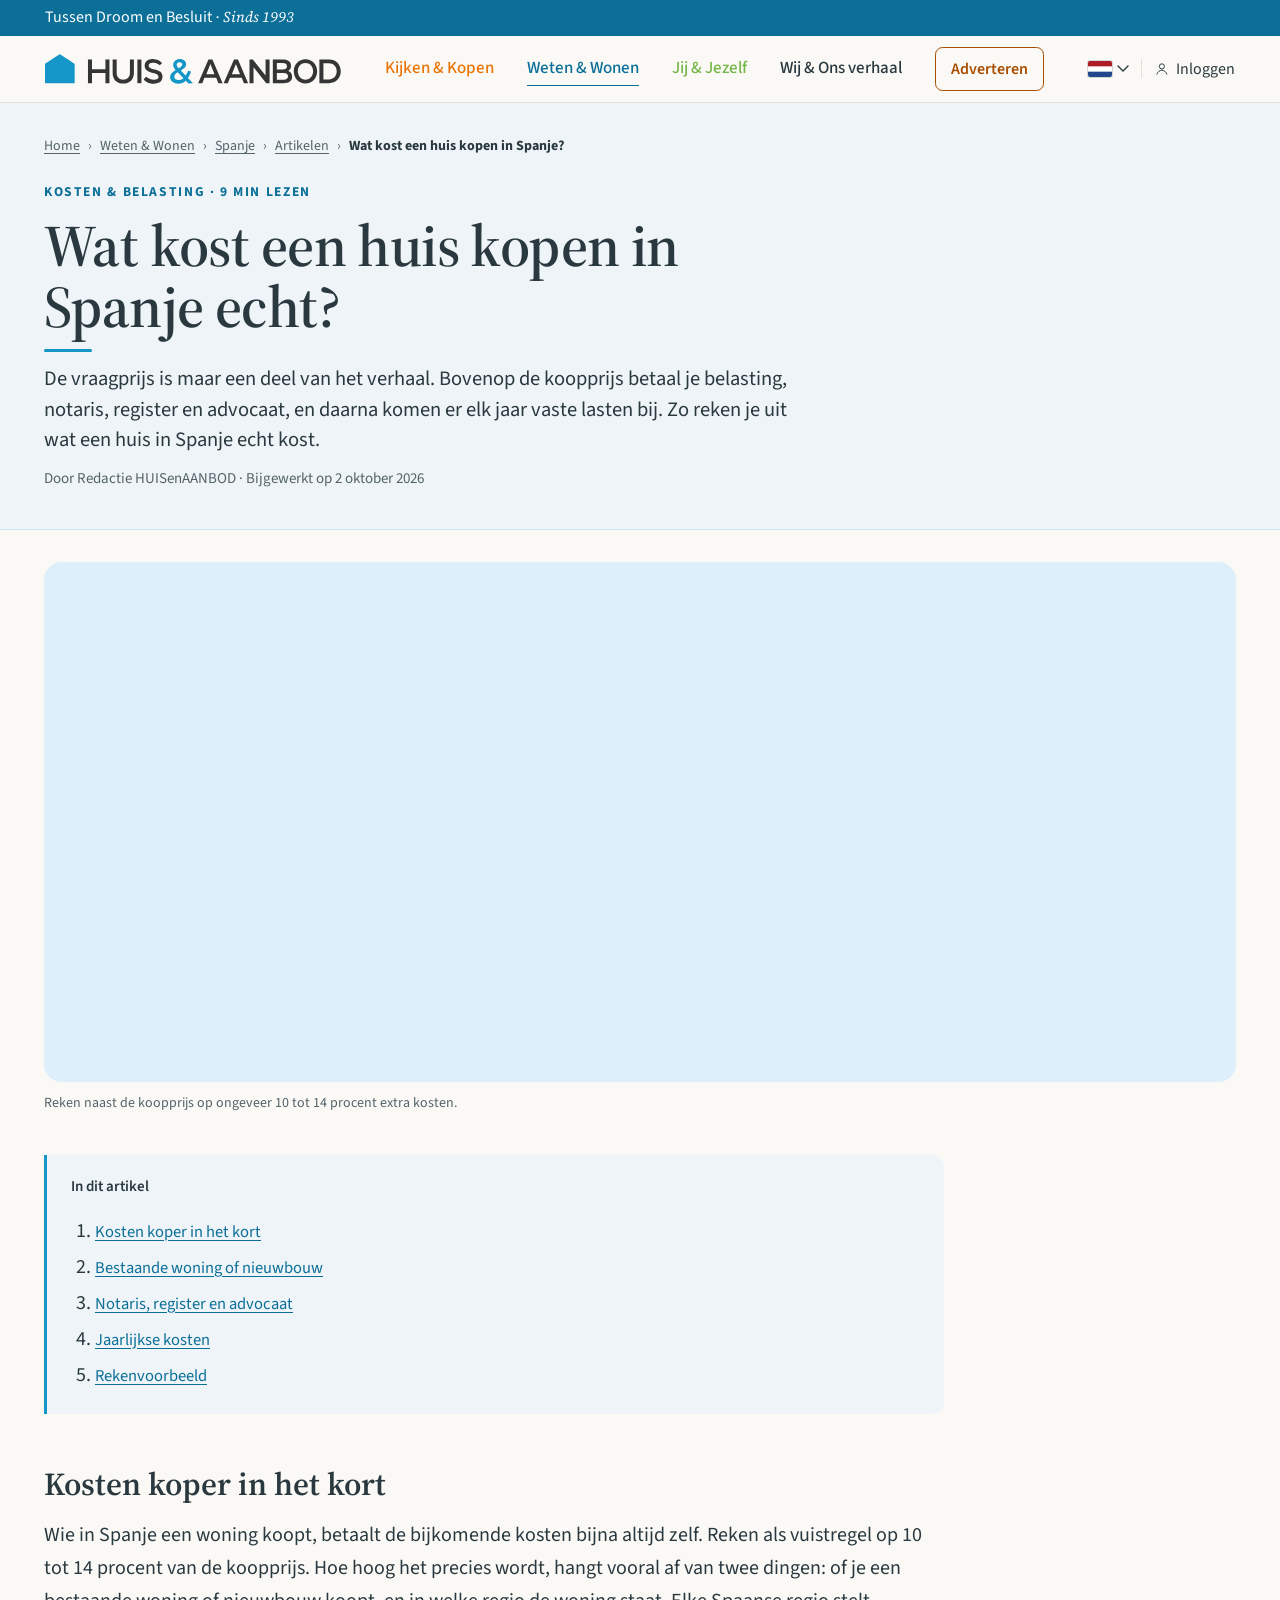
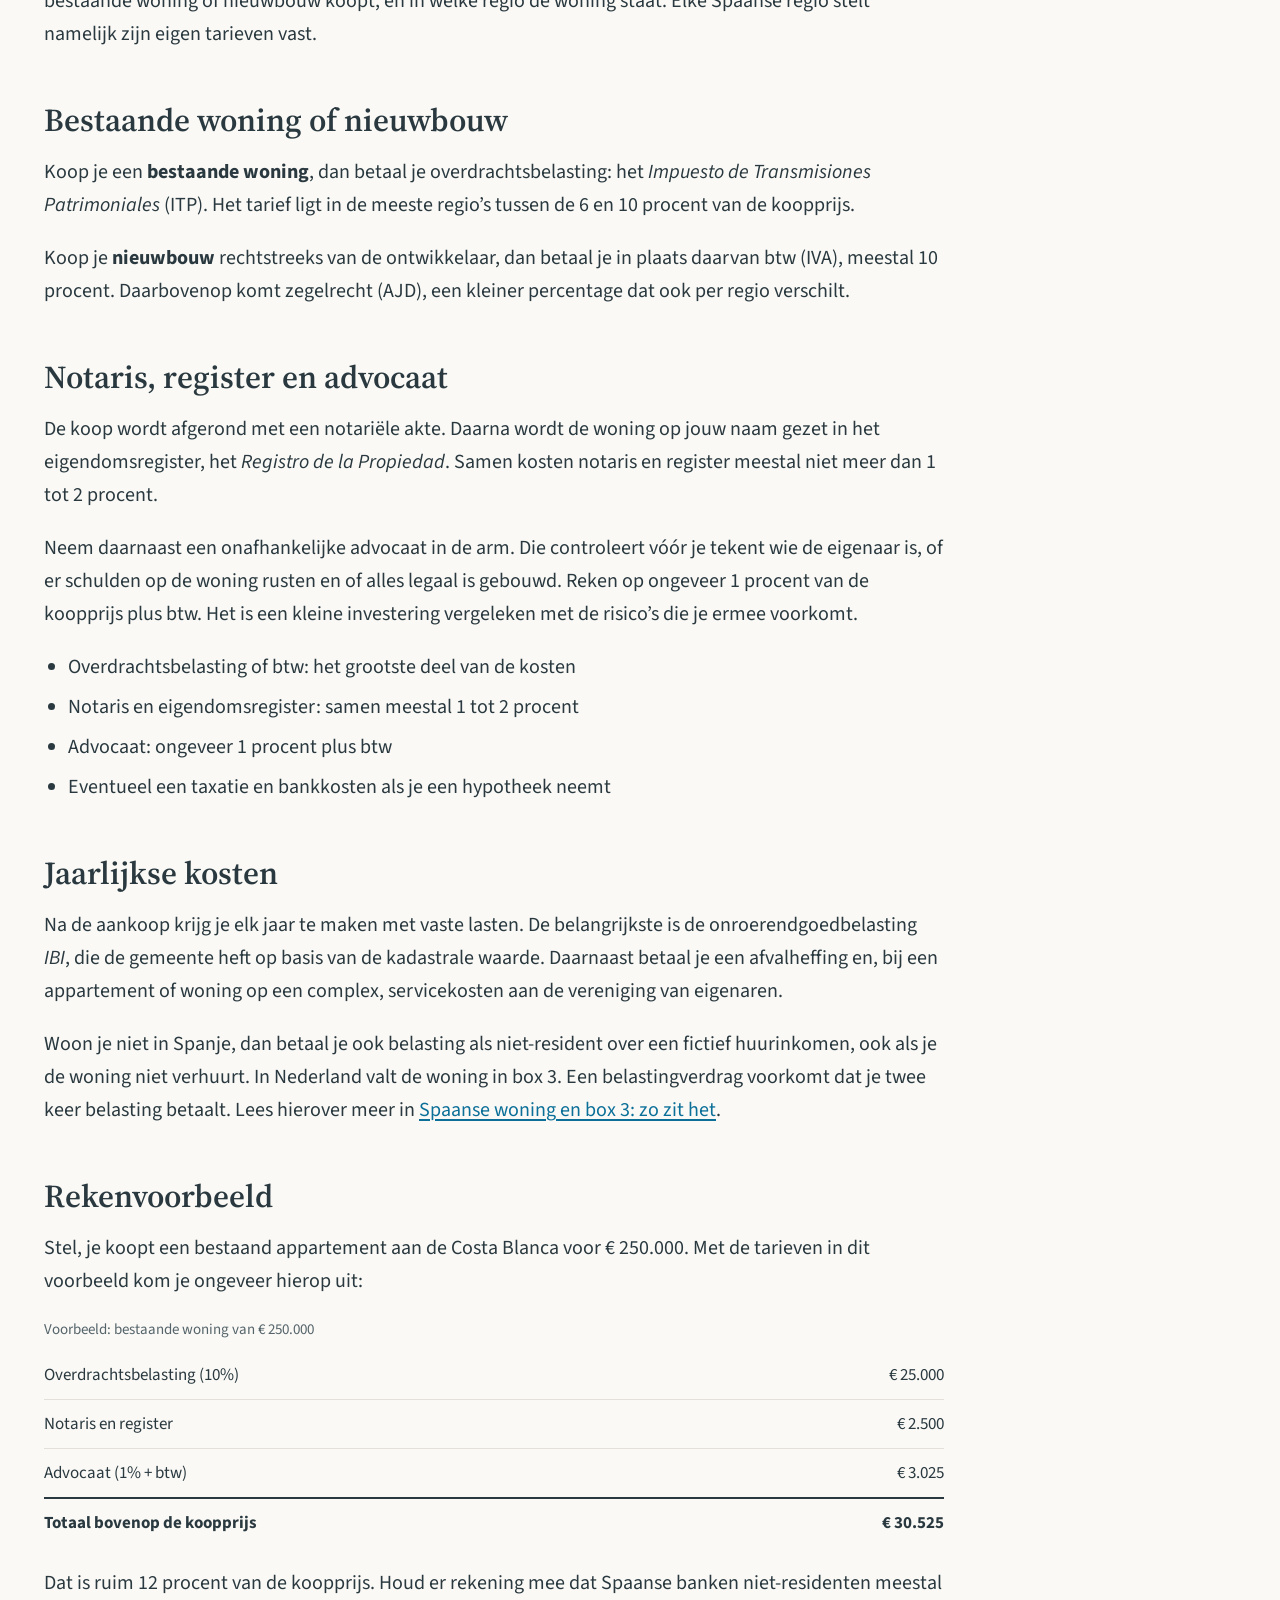
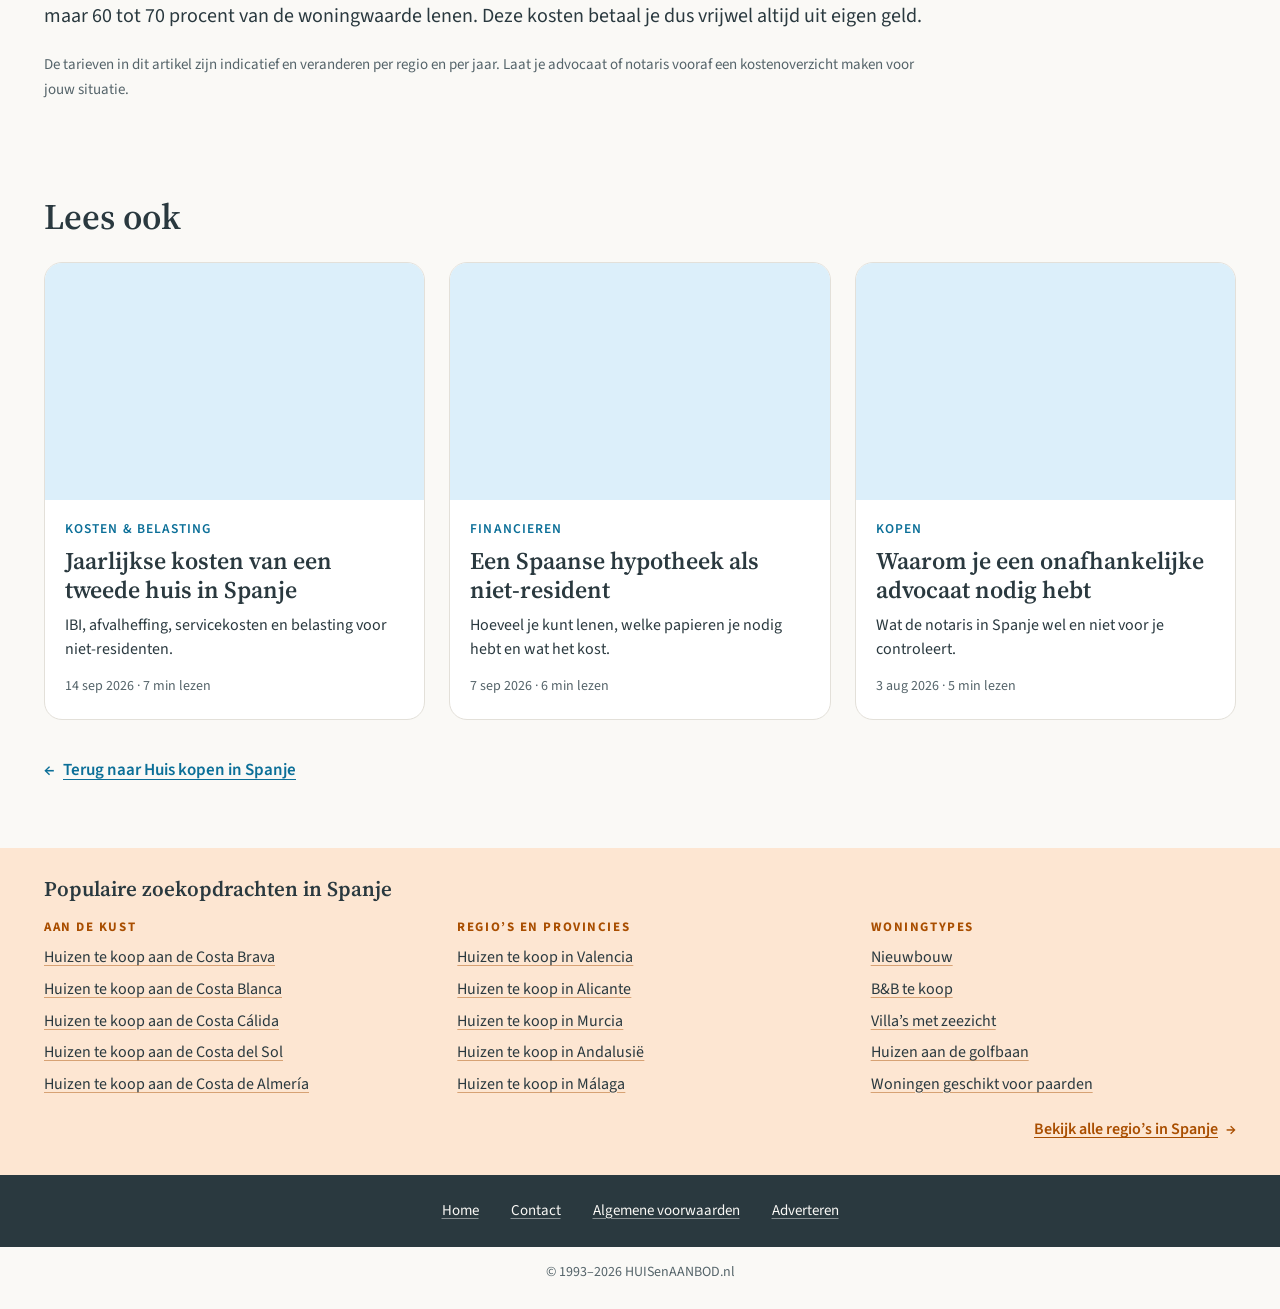
==== commit 886d3b54: "5.11" ====
--- a/artikelen/artikel.html
+++ b/artikelen/artikel.html
@@ -71,7 +71,7 @@
         <a class="kijken" href="https://huisenaanbod.nl">Kijken &amp; Kopen</a>
         <a class="weten" href="../weten_en_wonen/start.html" aria-current="page">Weten &amp; Wonen</a>
         <a class="jezelf" href="../jij_en_jezelf/in_progress.html">Jij &amp; Jezelf</a>
-        <a href="">Ik &amp; Wij</a>
+        <a href="">Wij &amp; Ons verhaal</a>
         <a class="Adverteren" href="https://www.huisenaanbod.nl/nl/Adverteren_bij_HUISenAANBOD/">Adverteren</a>
     </nav>
 
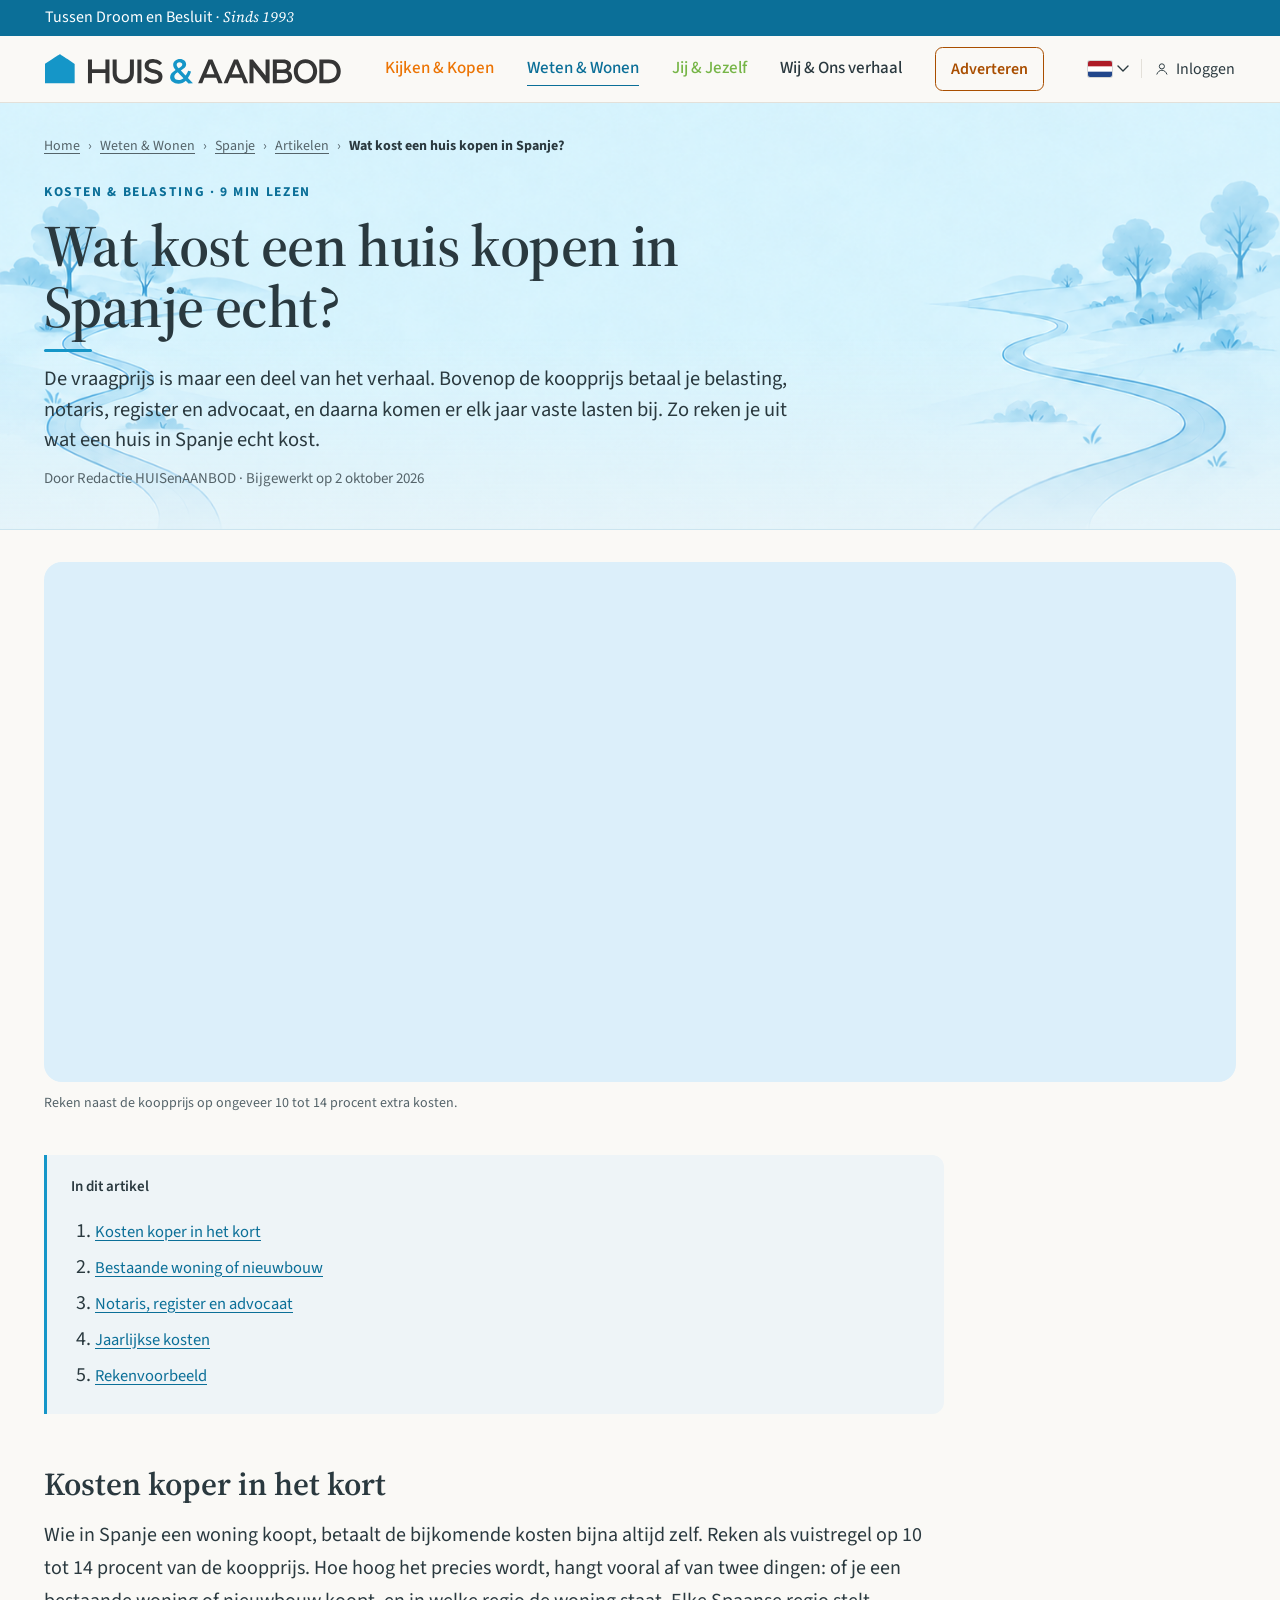
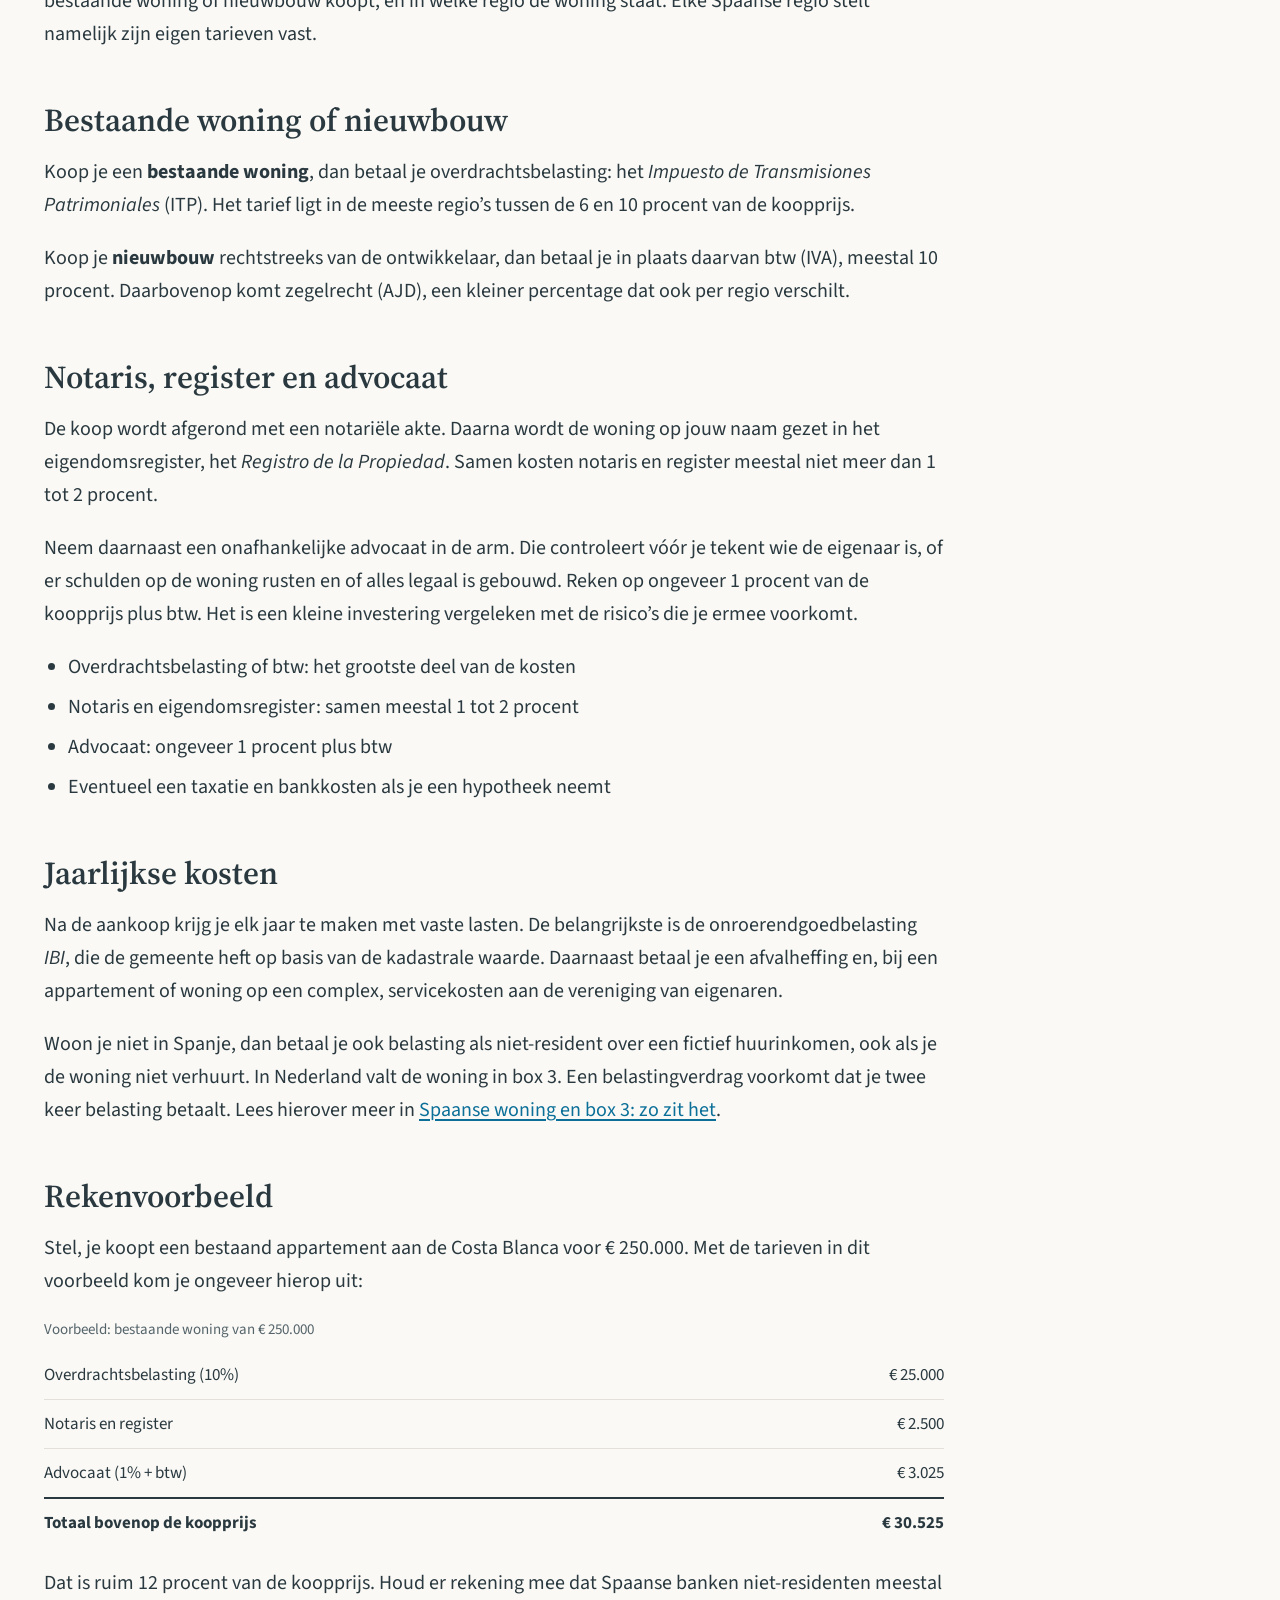
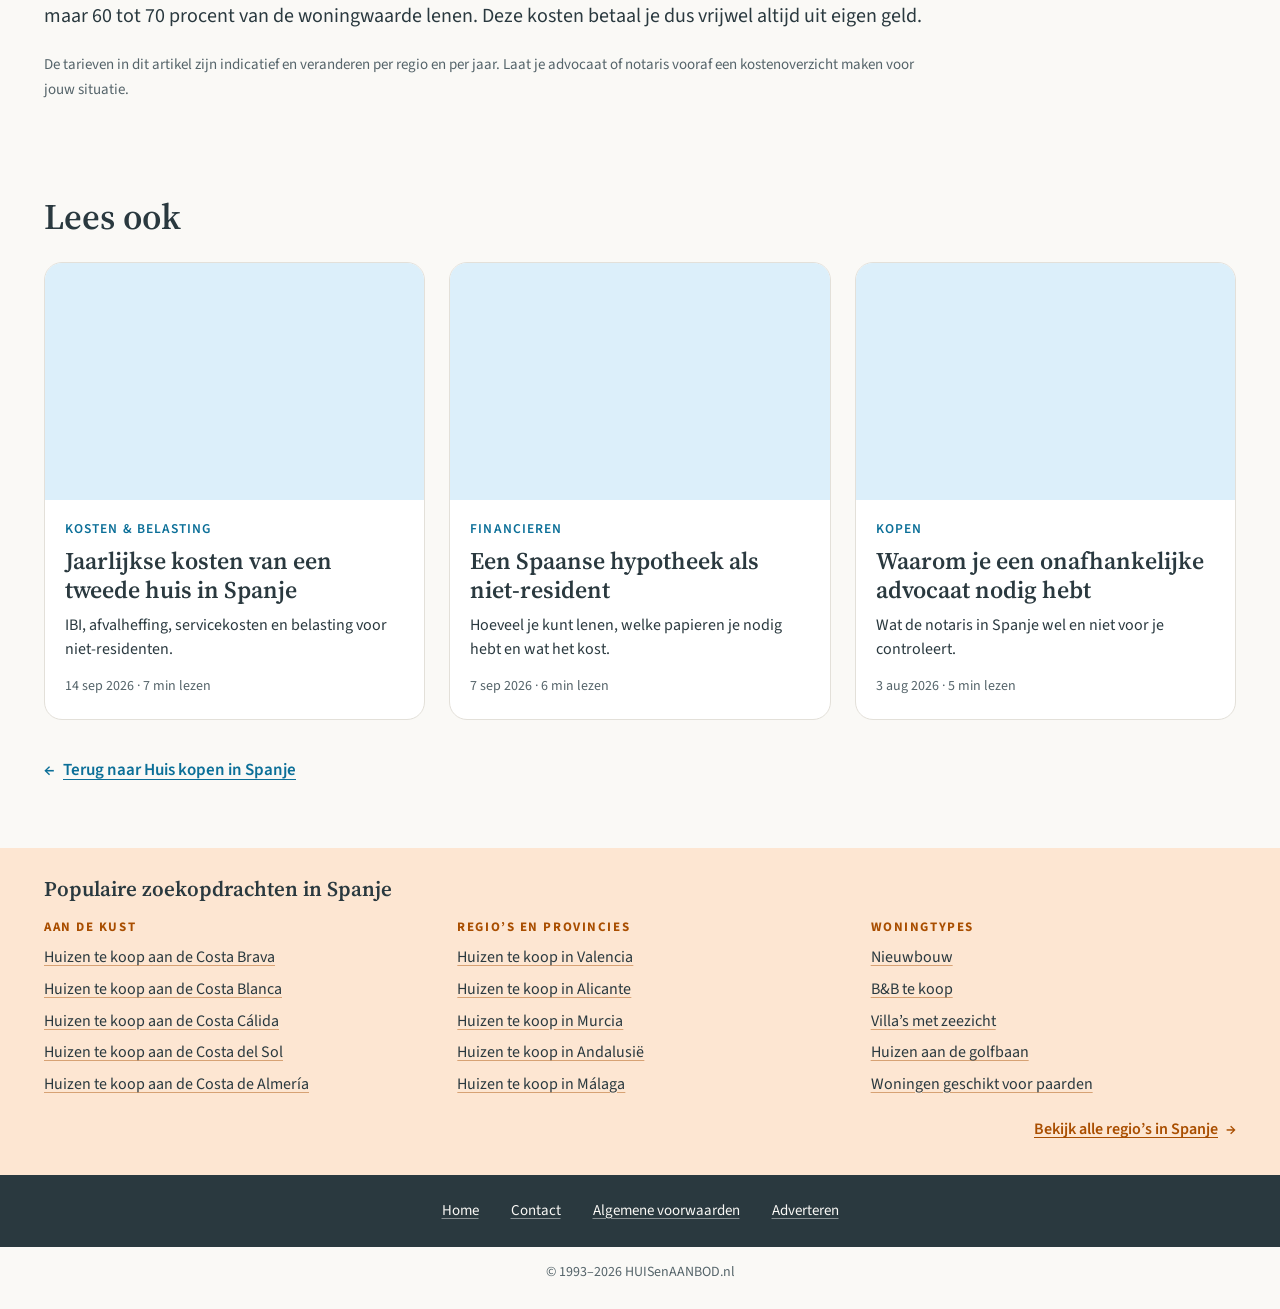
==== commit 06ab1ca3: "5.17" ====
--- a/artikelen/artikel.html
+++ b/artikelen/artikel.html
@@ -71,7 +71,7 @@
         <a class="kijken" href="https://huisenaanbod.nl">Kijken &amp; Kopen</a>
         <a class="weten" href="../weten_en_wonen/start.html" aria-current="page">Weten &amp; Wonen</a>
         <a class="jezelf" href="../jij_en_jezelf/in_progress.html">Jij &amp; Jezelf</a>
-        <a href="">Wij &amp; Ons verhaal</a>
+        <a href="../wij_en_ons_verhaal/start.html">Wij &amp; Ons verhaal</a>
         <a class="Adverteren" href="https://www.huisenaanbod.nl/nl/Adverteren_bij_HUISenAANBOD/">Adverteren</a>
     </nav>
 
--- a/css/magazine.css
+++ b/css/magazine.css
@@ -46,7 +46,10 @@
 
 /* ---------- intro ---------- */
 
-.mag-intro{background:var(--blue-soft);border-bottom:1px solid var(--blue-line);}
+.mag-intro{ background:
+        linear-gradient(to bottom, rgba(238,244,247,0) 55%, rgba(238,244,247,.6) 100%),
+        var(--blue-soft) url(../assets/background-blue.png) center bottom / cover no-repeat;
+    border-bottom:1px solid var(--blue-line);}
 .mag-intro .mag-wrap{padding-block:32px 40px;display:flex;flex-direction:column;gap:14px;}
 .crumbs{display:flex;gap:8px;flex-wrap:wrap;font-size:14px;color:var(--muted);}
 .crumbs a{color:var(--muted);text-decoration:underline;text-underline-offset:3px;}
@@ -303,6 +306,7 @@
 .cost-table tfoot th,.cost-table tfoot td{font-weight:700;color:var(--ink);border-bottom:0;border-top:2px solid var(--ink);}
 .article-note{font-size:15px;color:var(--muted);}
 @media (max-width:640px){
+    
     .prose{font-size:17px;}
     .article-img{border-radius:12px;}
     .toc{padding:16px 18px;}
